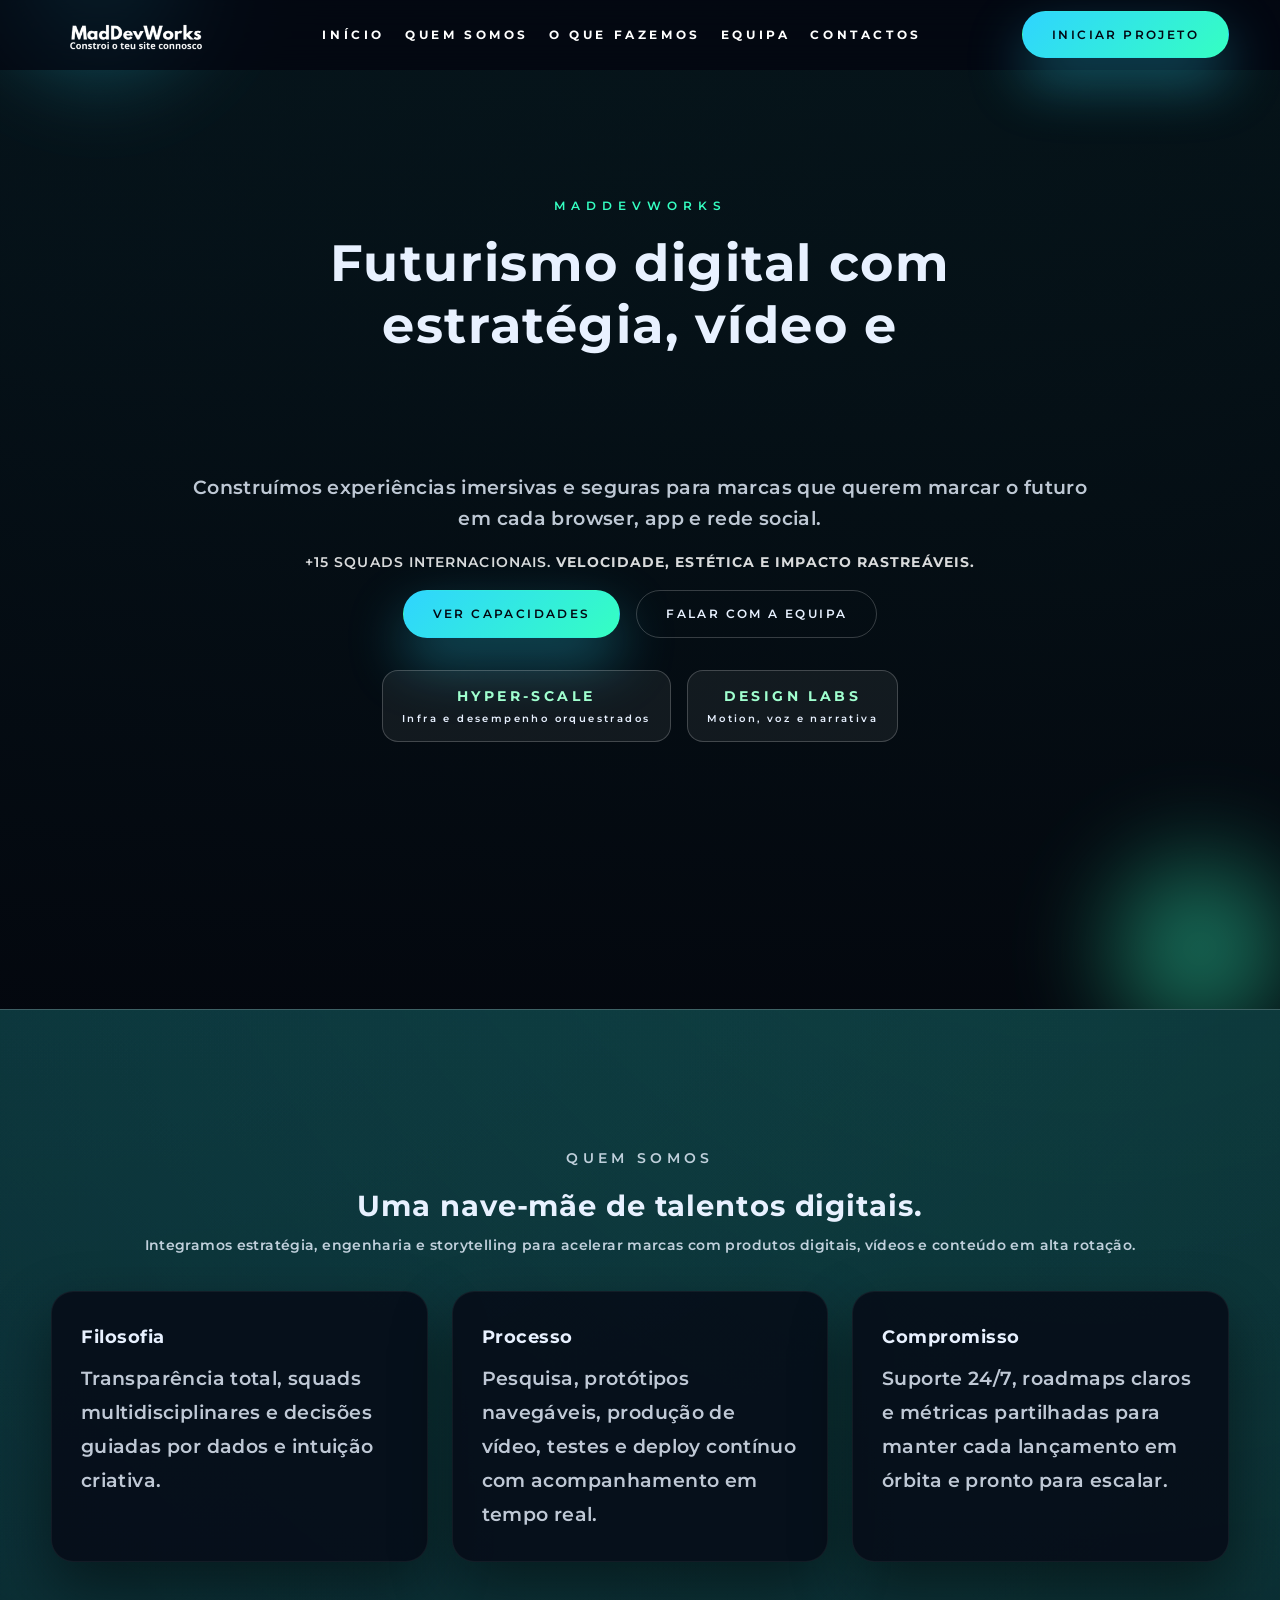
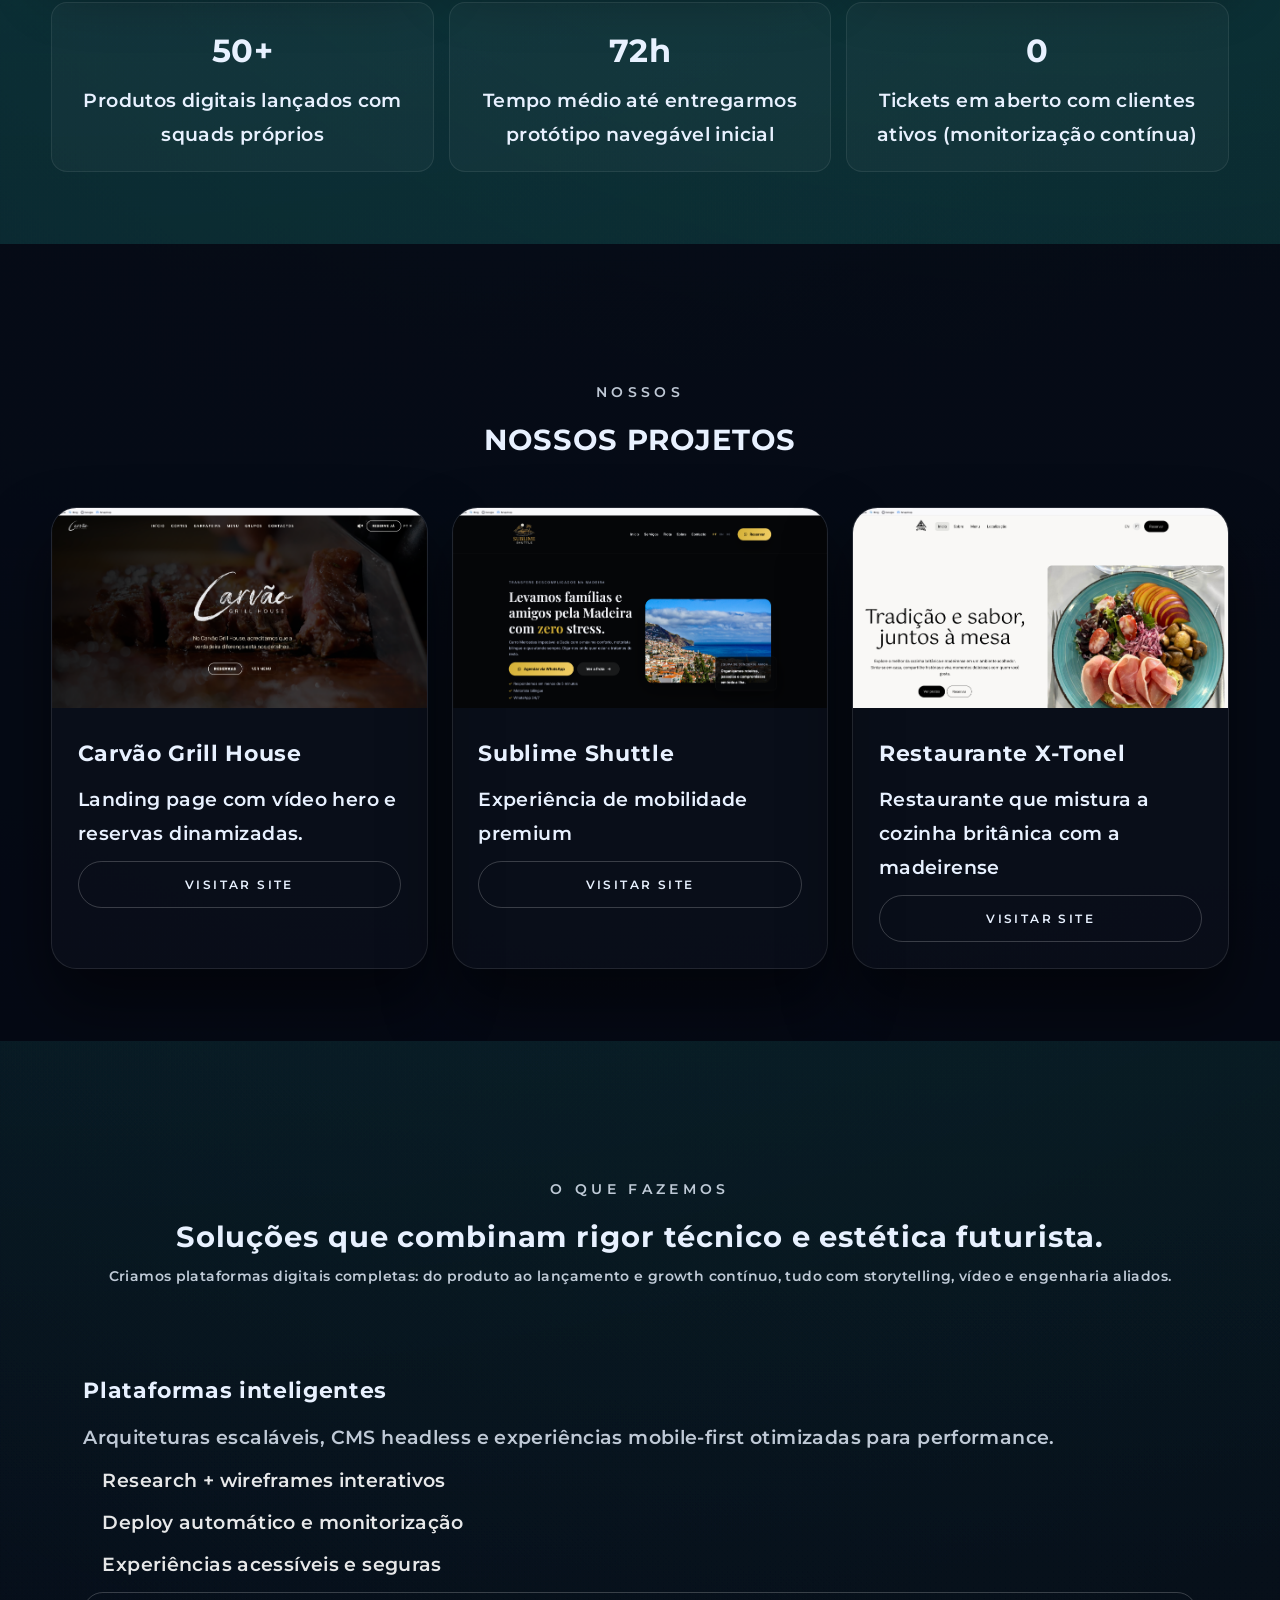
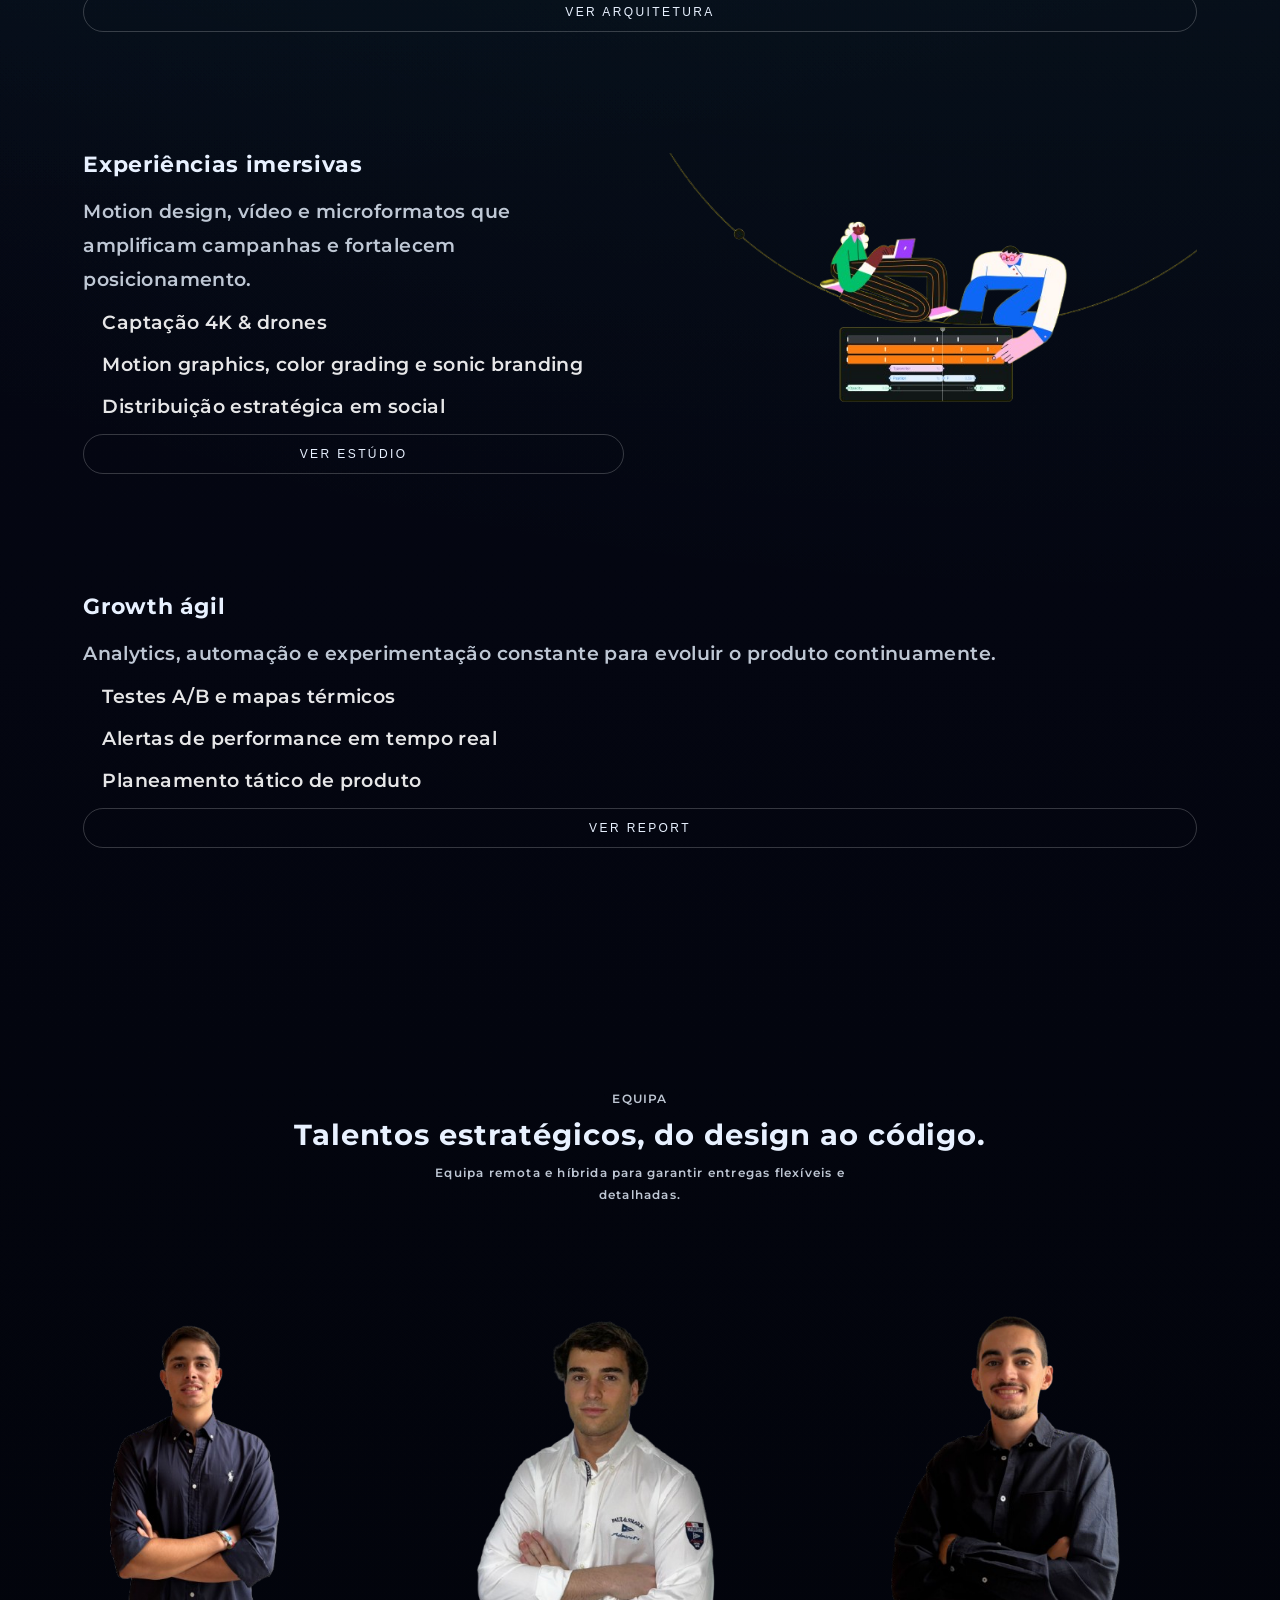
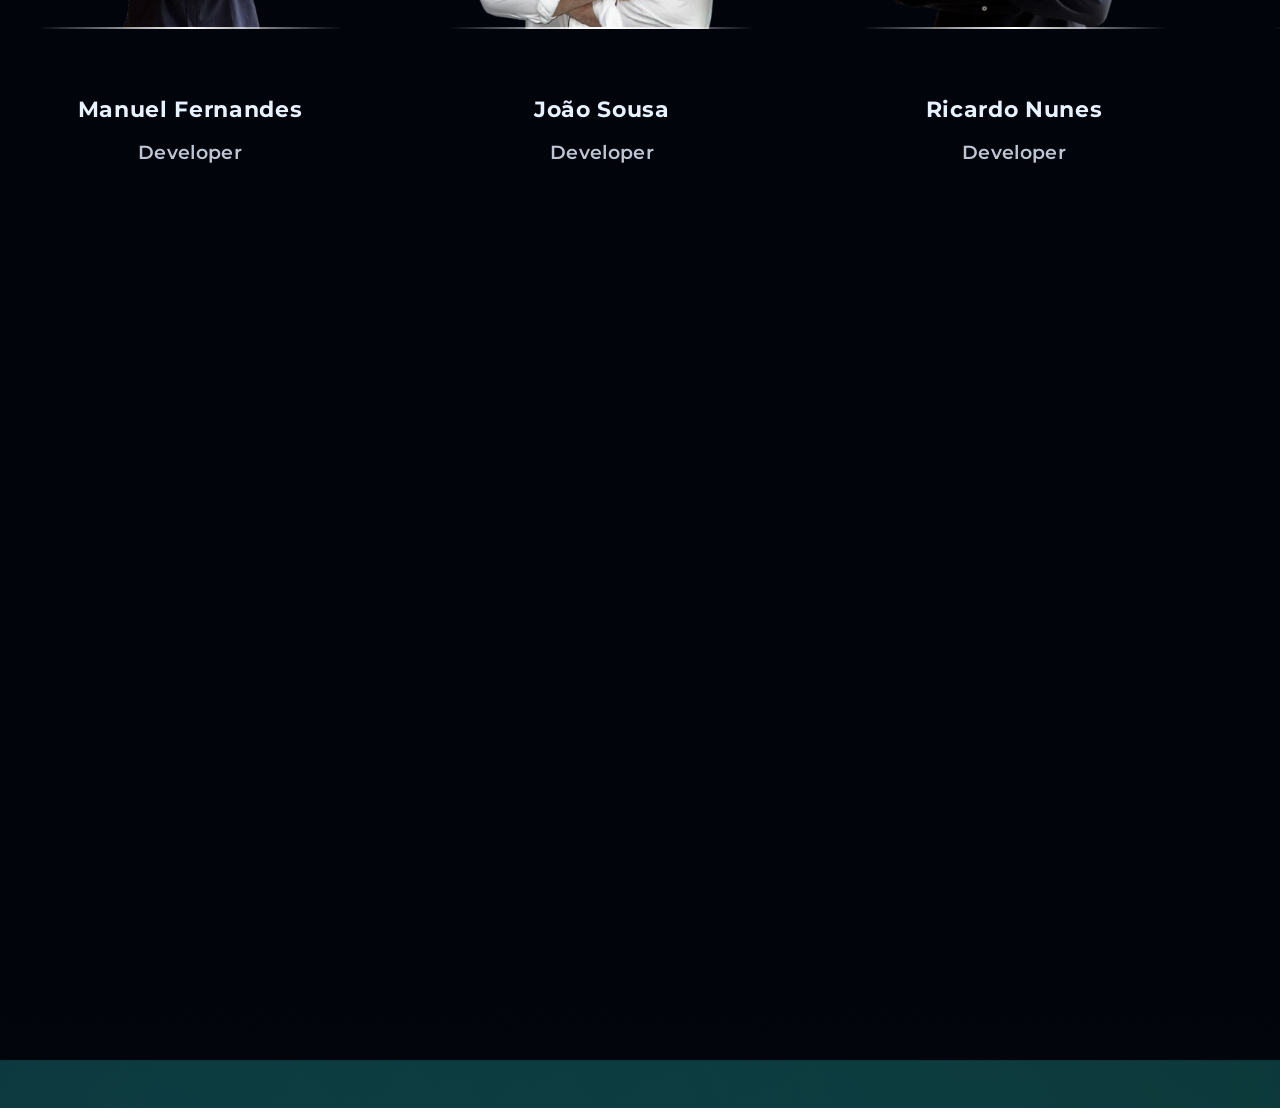
==== index.html @ 782d422c "novo" ====
<!DOCTYPE html>
<html lang="pt-PT">
  <head>
    <meta charset="utf-8" />
    <title>MadDevWorks — Futuro digital com estratégia e vídeo</title>
    <meta name="viewport" content="width=device-width, initial-scale=1" />
    <meta
      name="description"
      content="MadDevWorks cria experiências digitais futuristas com tecnologia, vídeo e estratégia para empresas que querem avançar com impacto."
    />

    <link rel="preconnect" href="https://fonts.googleapis.com" />
    <link rel="preconnect" href="https://fonts.gstatic.com" crossorigin />
    <link
      href="https://fonts.googleapis.com/css2?family=Epilogue:wght@400;500;600;700&family=Space+Grotesk:wght@400;500;600&display=swap"
      rel="stylesheet"
    />
    <link rel="preload" href="assets/css/novo.css" as="style" />
    <link rel="stylesheet" href="assets/css/novo.css" />
    <link
      rel="stylesheet"
      href="https://cdnjs.cloudflare.com/ajax/libs/font-awesome/6.6.1/css/all.min.css"
    />
    <link rel="preload" href="assets/images/intro1-poster.jpg" as="image" />
    <link rel="icon" href="assets/images/favicon.png" type="image/png" />
    <link rel="apple-touch-icon" href="assets/images/favicon.png" />
  </head>
  <body>
    <div class="shell">
      <header class="header">
        <a href="#inicio" class="brand">
          <img
            src="assets/images/logo_header.png"
            width="180"
            height="48"
            alt="MadDevWorks logo"
            loading="lazy"
          />
        </a>
        <nav class="nav" id="primary-navigation" aria-label="Navegação principal">
          <a href="#inicio">Início</a>
          <a href="#quem-somos">Quem somos</a>
          <a href="#servicos">O que fazemos</a>
          <a href="#equipa">Equipa</a>
          <a href="#contacto">Contactos</a>
        </nav>
        <button
          class="header__toggle"
          type="button"
          aria-label="Abrir menu"
          aria-controls="primary-navigation"
          aria-expanded="false"
        >
          <span></span>
          <span></span>
        </button>
        <a href="mailto:maddevworks@gmail.com" class="button button--primary"
          >Iniciar projeto</a
        >
      </header>

      <main>
        <section class="hero" id="inicio" aria-labelledby="hero-heading">
          <div class="hero__media" aria-hidden="true">
            <video
              class="hero__video"
              id="heroVideo"
              src="assets/videos/main.mp4"
              data-src="assets/videos/main.mp4"
              autoplay
              muted
              loop
              playsinline
              preload="auto"
            ></video>
            <div class="hero__veil"></div>
            <div class="hero__shape hero__shape--one"></div>
            <div class="hero__shape hero__shape--two"></div>
          </div>
          <div class="hero__content hero__content--centered">
            <p class="hero__eyebrow">MadDevWorks</p>
            <h1 id="hero-heading">
              Futurismo digital com estratégia, vídeo e engenharia de ponta.
            </h1>
            <p class="hero__lead">
              Construímos experiências imersivas e seguras para marcas que
              querem marcar o futuro em cada browser, app e rede social.
            </p>
            <p class="hero__detail">
              +15 squads internacionais.
              <strong>Velocidade, estética e impacto rastreáveis.</strong>
            </p>
            <div class="hero__actions">
              <a href="#servicos" class="button button--primary"
                >Ver capacidades</a
              >
              <a href="#contacto" class="button button--ghost"
                >Falar com a equipa</a
              >
            </div>

            <div class="hero__pillars">
              <span class="hero__pillar">
                <strong>Hyper-scale</strong>
                <small>Infra e desempenho orquestrados</small>
              </span>
              <span class="hero__pillar">
                <strong>Design labs</strong>
                <small>Motion, voz e narrativa</small>
              </span>
            </div>
          </div>
        </section>

        <section class="about animated-section" id="quem-somos">
          <div class="section-heading">
            <p class="eyebrow">Quem somos</p>
            <h2>Uma nave-mãe de talentos digitais.</h2>
            <p>
              Integramos estratégia, engenharia e storytelling para acelerar
              marcas com produtos digitais, vídeos e conteúdo em alta rotação.
            </p>
          </div>
          <div class="about__grid">
            <article>
              <h3>Filosofia</h3>
              <p>
                Transparência total, squads multidisciplinares e decisões
                guiadas por dados e intuição criativa.
              </p>
            </article>
            <article>
              <h3>Processo</h3>
              <p>
                Pesquisa, protótipos navegáveis, produção de vídeo, testes e
                deploy contínuo com acompanhamento em tempo real.
              </p>
            </article>
            <article>
              <h3>Compromisso</h3>
              <p>
                Suporte 24/7, roadmaps claros e métricas partilhadas para manter
                cada lançamento em órbita e pronto para escalar.
              </p>
            </article>
          </div>
          <div class="about__stats">
            <div>
              <span>50+</span>
              <p>Produtos digitais lançados com squads próprios</p>
            </div>
            <div>
              <span>72h</span>
              <p>Tempo médio até entregarmos protótipo navegável inicial</p>
            </div>
            <div>
              <span>0</span>
              <p>
                Tickets em aberto com clientes ativos (monitorização contínua)
              </p>
            </div>
          </div>
          <div class="section__video" aria-hidden="true">
            <video
              class="section__video-media"
              src="assets/videos/main.mp4"
              autoplay
              muted
              loop
              playsinline
              preload="auto"
            ></video>
          </div>
        </section>

        <section class="projects animated-section" id="projectos">
          <div class="section-heading">
            <p class="eyebrow">Nossos</p>
            <h2>NOSSOS PROJETOS</h2>
          </div>
          <div class="projects__grid">
            <article class="project-card">
              <img
                src="assets/images/screen1.png"
                alt="Carvão Grill House"
                loading="lazy"
              />
              <div class="project-card__body">
                <h3>Carvão Grill House</h3>
                <p>Landing page com vídeo hero e reservas dinamizadas.</p>
                <a
                  class="button button--ghost"
                  href="https://carvaogrillhouse.com"
                  target="_blank"
                  rel="noreferrer"
                  >Visitar site</a
                >
              </div>
            </article>
            <article class="project-card">
              <img
                src="assets/images/screen2.png"
                alt="Lion Voyage"
                loading="lazy"
              />
              <div class="project-card__body">
                <h3>Sublime Shuttle</h3>
                <p>Experiência de mobilidade premium</p>
                <a
                  class="button button--ghost"
                  href="https://sublimeshuttle.com"
                  target="_blank"
                  rel="noreferrer"
                  >Visitar site</a
                >
              </div>
            </article>
            <article class="project-card">
              <img
                src="assets/images/screen3.png"
                alt="Sublime Shuttle"
                loading="lazy"
              />
              <div class="project-card__body">
                <h3>Restaurante X-Tonel</h3>
                <p>Restaurante que mistura a cozinha britânica com a madeirense</p>
                <a
                  class="button button--ghost"
                  href="https://sublimeshuttle.example"
                  target="_blank"
                  rel="noreferrer"
                  >Visitar site</a
                >
              </div>
            </article>
          </div>
        </section>

        <section class="services animated-section" id="servicos">
          <div class="section-heading">
            <p class="eyebrow">O que fazemos</p>
            <h2>Soluções que combinam rigor técnico e estética futurista.</h2>
            <p>
              Criamos plataformas digitais completas: do produto ao lançamento e
              growth contínuo, tudo com storytelling, vídeo e engenharia aliados.
            </p>
          </div>
          <div class="service-stack">
            <article class="service-card service-card--right">
              <div class="service-card__content">
                <div class="" aria-hidden="true"></div>
                <h3>Plataformas inteligentes</h3>
                <p>
                  Arquiteturas escaláveis, CMS headless e experiências
                  mobile-first otimizadas para performance.
                </p>
                <ul>
                  <li>Research + wireframes interativos</li>
                  <li>Deploy automático e monitorização</li>
                  <li>Experiências acessíveis e seguras</li>
                </ul>
                <button class="button button--ghost" type="button">Ver arquitetura</button>
              </div>
              
            </article>
            <article class="service-card service-card--left">
              <div class="service-card__visual">
                <img src="assets/images/motiondesign.png" alt="Experiências imersivas" loading="lazy" />
              </div>
              <div class="service-card__content">
                <div class="" aria-hidden="true"></div>
                <h3>Experiências imersivas</h3>
                <p>
                  Motion design, vídeo e microformatos que amplificam campanhas e
                  fortalecem posicionamento.
                </p>
                <ul>
                  <li>Captação 4K & drones</li>
                  <li>Motion graphics, color grading e sonic branding</li>
                  <li>Distribuição estratégica em social</li>
                </ul>
                <button class="button button--ghost" type="button">Ver estúdio</button>
              </div>
            </article>
            <article class="service-card service-card--right">
              <div class="service-card__content">
                <div class="" aria-hidden="true"></div>
                <h3>Growth ágil</h3>
                <p>
                  Analytics, automação e experimentação constante para evoluir o
                  produto continuamente.
                </p>
                <ul>
                  <li>Testes A/B e mapas térmicos</li>
                  <li>Alertas de performance em tempo real</li>
                  <li>Planeamento tático de produto</li>
                </ul>
                <button class="button button--ghost" type="button">Ver report</button>
              </div>
              
            </article>
          </div>
        </section>

        <section class="team animated-section" id="equipa">
          <div class="section-heading">
            <p class="eyebrow">Equipa</p>
            <h2>Talentos estratégicos, do design ao código.</h2>
            <p>
              Equipa remota e híbrida para garantir entregas flexíveis e
              detalhadas.
            </p>
          </div>
          <div class="team__carousel" aria-label="Equipe MadDevWorks">
            <div class="team__track">
              <article class="team__slide">
                <div class="team__photo">
                  <img
                    src="assets/images/manu.jpg"
                    alt="Manuel Fernandes"
                    loading="lazy"
                  />
                </div>
                
                <h3>Manuel Fernandes</h3>
                <p>Developer</p>
              </article>
              <article class="team__slide">
                <div class="team__photo">
                  <img
                    src="assets/images/jbsousa.jpg"
                    alt="João Sousa"
                    loading="lazy"
                  />
                </div>
                
                <h3>João Sousa</h3>
                <p>Developer</p>
              </article>
              <article class="team__slide">
                <div class="team__photo">
                  <img
                    src="assets/images/ricardo.png"
                    alt="Ricardo Nunes"
                    loading="lazy"
                  />
                </div>
                
                <h3>Ricardo Nunes</h3>
                <p>Developer</p>
              </article>
              <article class="team__slide">
                <div class="team__photo">
                  <img
                    src="assets/images/tiago.jpg"
                    alt="Tiago Freitas"
                    loading="lazy"
                  />
                </div>
                
                <h3>Tiago Freitas</h3>
                <p>Developer</p>
              </article>
              <article class="team__slide">
                <div class="team__photo">
                  <img
                    src="assets/images/hugo.jpg"
                    alt="Hugo Sousa"
                    loading="lazy"
                  />
                </div>

                <h3>Hugo Mendes</h3>
                <p>
                 Developer
                </p>
              </article>
              <!-- duplicates for smoother carousel -->
              <article class="team__slide" aria-hidden="true">
                <div class="team__photo">
                  <img src="assets/images/manu.jpg" alt="" loading="lazy" />
                </div>
                
                <h3>Manuel Fernandes</h3>
                <p>Developer</p>
              </article>
              <article class="team__slide" aria-hidden="true">
                <div class="team__photo">
                  <img src="assets/images/jbsousa.jpg" alt="" loading="lazy" />
                </div>
                
                <h3>João Sousa</h3>
                <p>Developer</p>
              </article>
              <article class="team__slide" aria-hidden="true">
                <div class="team__photo">
                  <img src="assets/images/ricardo.jpg" alt="" loading="lazy" />
                </div>
                
                <h3>Ricardo Nunes</h3>
                <p>Developer</p>
              </article>
              <article class="team__slide" aria-hidden="true">
                <div class="team__photo">
                  <img src="assets/images/tiago.jpg" alt="" loading="lazy" />
                </div>

                <h3>Tiago Freitas</h3>
                <p>
                  Developer
                </p>
              </article>
              <article class="team__slide" aria-hidden="true">
                <div class="team__photo">
                  <img src="assets/images/hugo.jpg" alt="" loading="lazy" />
                </div>

                <h3>Hugo Mendes</h3>
                <p>Developer
                </p>
            </article>
          </div>
        </div>
        <p class="team__hint" aria-hidden="true">Arrasta para o lado para conhecer a equipa</p>
        </section>

        <section class="contact animated-section" id="contacto">
          <div class="section-heading">
            <p class="eyebrow">Contactos</p>
            <h2>Pronto para desenhar o futuro da tua marca?</h2>
            <p>
              Envie-nos um briefing rápido ou marca uma sessão de discovery com
              a equipa.
            </p>
          </div>
          <div class="contact__grid">
            <div class="contact__panel">
              <p class="contact__eyebrow">Fale diretamente com a equipa</p>
              <h3>Estamos disponíveis todos os dias úteis</h3>
              <p>
                Envie-nos o teu briefing, partilha os teus objetivos e recebemos-te
                com um plano realista em 48 horas. Também respondemos por WhatsApp
                e Telegram durante o dia.
              </p>
              <div class="contact__chips">
                <span>
                  <strong>Email</strong>
              <a href="mailto:maddevworks@gmail.com">maddevworks@gmail.com</a>
                </span>
                <span>
                  <strong>Telefone</strong>
                  <a href="tel:+351912345678">+351 912 345 678</a>
                </span>
                <span>
                  <strong>Local</strong>
                  Remote / Worldwide
                </span>
              </div>
            </div>
            <form class="contact__form" action="#">
              <div class="contact__form-grid">
                <label>
                  Nome
                  <input
                    type="text"
                    name="nome"
                    placeholder="Joana Silva"
                    required
                  />
                </label>
                <label>
                  Empresa
                  <input type="text" name="empresa" placeholder="Maddux Labs" />
                </label>
                <label>
                  Tipo de projeto
                  <input type="text" name="projecto" placeholder="Site, app, vídeo..." />
                </label>
                <label>
                  Budget estimado
                  <input type="text" name="budget" placeholder="€10k - €30k" />
                </label>
              </div>
              <label>
                Mensagem
                <textarea
                  name="mensagem"
                  rows="4"
                  placeholder="Contem-nos sobre o vosso desafio."
                  required
                ></textarea>
              </label>
              <div class="contact__form-actions">
                <button type="submit" class="button button--primary">
                  Enviar briefing
                </button>
                <button type="button" class="button button--ghost">
                  Marcar discovery
                </button>
              </div>
            </form>
          </div>
          
          
      </main>

    </div>

    <script src="assets/js/main.js"></script>
    <script>
      window.va =
        window.va ||
        function () {
          (window.vaq = window.vaq || []).push(arguments);
        };
    </script>
    <script defer src="/_vercel/insights/script.js"></script>
  </body>
</html>
---- assets/css/novo.css ----
@import url('https://fonts.googleapis.com/css2?family=Montserrat:wght@400;500;600;700&display=swap');

:root {
  --ink: #01030d;
  --aqua: #2fe0ff;
  --emerald: #35ffc2;
  --flare: #a0ffcf;
  --pearl: #e8f1ff;
  --smoke: rgba(255, 255, 255, 0.06);
  --muted: rgba(232, 241, 255, 0.82);
  --border: rgba(255, 255, 255, 0.2);
  --glass: rgba(6, 8, 20, 0.8);
}

* {
  box-sizing: border-box;
  margin: 0;
  padding: 0;
}

body {
  min-height: 100vh;
  font-family: 'Montserrat', system-ui, sans-serif;
  font-weight: 600;
  font-size: 1.18rem;
  line-height: 1.8;
  background: radial-gradient(circle at 5% 5%, rgba(47, 224, 255, 0.15), transparent 55%),
    radial-gradient(circle at 85% 10%, rgba(53, 255, 194, 0.18), transparent 60%),
    linear-gradient(180deg, #01030d 0%, #050714 55%, #000207 100%);
  color: var(--pearl);
  letter-spacing: 0.02em;
}

h1,
h2,
h3 {
  font-weight: 700;
  letter-spacing: 0.03em;
}

a {
  color: inherit;
  text-decoration: none;
}

.shell {
  min-height: 100vh;
  display: flex;
  flex-direction: column;
  background: linear-gradient(180deg, transparent 0%, transparent 70%, rgba(3, 5, 12, 0.85) 100%);
}

header,
footer,
section {
  padding-left: clamp(1.5rem, 4vw, 3.5rem);
  padding-right: clamp(1.5rem, 4vw, 3.5rem);
}

.header {
  position: fixed;
  top: 0;
  left: 0;
  right: 0;
  z-index: 20;
  height: 70px;
  display: grid;
  grid-template-columns: auto 1fr auto;
  align-items: center;
  gap: 1rem;
  background: rgba(3, 5, 15, 0.75);
  border-bottom: 1px solid transparent;
  backdrop-filter: blur(18px);
  transition: background 0.35s ease, border-color 0.35s ease, box-shadow 0.35s ease, transform 0.35s ease;
  transform: translateY(0);
  width: 100%;
}

.header--scrolled {
  background: rgba(2, 3, 10, 0.9);
  border-bottom-color: rgba(255, 255, 255, 0.08);
  box-shadow: 0 12px 50px rgba(0, 0, 0, 0.55);
  transform: translateY(0);
}

.brand span {
  display: block;
  font-size: 0.7rem;
  letter-spacing: 0.35em;
  text-transform: uppercase;
  color: #fff;
  font-weight: 700;
}

.brand img {
  height: 64px;
  width: auto;
  display: block;
}

@media (max-width: 430px) {
  .brand img {
    height: 48px;
  }

  .header {
    grid-template-columns: auto auto;
    gap: 0.5rem;
  }

  .header__toggle {
    width: 44px;
    height: 44px;
    margin-top: 10px;
    align-self: flex-start;
  }
}

@media (max-width: 900px) {
  .header {
    position: absolute;
    top: 0;
    left: 0;
    right: 0;
    background: transparent;
    border-bottom: none;
    padding-top: 1rem;
    z-index: 60;
  }

  .header .button--primary {
    display: none;
  }

  .nav {
    margin-top: 0;
  }

  .header__toggle {
    top: 1rem;
    transform: translateY(0);
  }
}

.nav {
  display: flex;
  gap: 1.25rem;
  justify-content: center;
  letter-spacing: 0.3em;
  text-transform: uppercase;
  font-size: 0.75rem;
  z-index: 25;
}

.nav a {
  color: #fff;
  font-weight: 700;
  transition: color 0.2s ease;
}

.nav a:hover {
  color: var(--aqua);
}

.header__toggle {
  display: none;
  background: rgba(255, 255, 255, 0.08);
  border: 1px solid rgba(255, 255, 255, 0.2);
  width: 48px;
  height: 48px;
  border-radius: 50%;
  align-items: center;
  justify-content: center;
  cursor: pointer;
  position: absolute;
  transition: background 0.3s ease, border-color 0.3s ease;
  justify-self: end;
  top: 50%;
  transform: translateY(-50%);
  right: clamp(1.25rem, 4vw, 3rem);
  z-index: 35;
}

.header__toggle span {
  position: absolute;
  display: block;
  width: 60%;
  height: 2px;
  background: var(--pearl);
  transition: transform 0.3s ease;
}

.header__toggle span:nth-child(1) {
  transform: translateY(-6px);
}

.header__toggle span:nth-child(2) {
  transform: translateY(6px);
}

.header__toggle:focus-visible {
  outline: 2px solid var(--aqua);
  outline-offset: 2px;
}

.header__toggle.is-active span:nth-child(1) {
  transform: translateY(0) rotate(45deg);
}

.header__toggle.is-active span:nth-child(2) {
  transform: translateY(0) rotate(-45deg);
}

@media (max-width: 900px) {
  .nav {
    position: fixed;
    inset: 0;
    display: flex;
    flex-direction: column;
    justify-content: center;
    align-items: center;
    gap: 1.5rem;
    background: rgba(4, 6, 15, 0.95);
    transform: translateX(100%);
    transition: transform 0.35s ease;
    margin-top: 0;
  }

  .nav.nav--open {
    transform: translateX(0);
  }

  .header__toggle {
    display: inline-flex;
  }

  .nav a {
    font-size: 0.95rem;
    letter-spacing: 0.4em;
  }

  .header {
    grid-template-columns: auto auto;
    padding-inline: 1.25rem;
  }

  .header__toggle {
    margin-top: 10px;
  }
}

.button {
  display: inline-flex;
  align-items: center;
  justify-content: center;
  padding: 0.75rem 1.8rem;
  border-radius: 999px;
  border: 1px solid transparent;
  letter-spacing: 0.2em;
  text-transform: uppercase;
  font-size: 0.75rem;
  cursor: pointer;
  transition: transform 0.25s ease, box-shadow 0.25s ease;
}

.button--primary {
  background: linear-gradient(135deg, #2fd4ff, #35ffc2);
  color: #030712;
  box-shadow: 0 25px 55px rgba(47, 224, 255, 0.35);
}

.button--ghost {
  border-color: var(--border);
  color: var(--pearl);
  background: transparent;
}

.button:hover {
  transform: translateY(-2px);
}

.hero {
  position: relative;
  min-height: 1080px;
  margin-top: -70px;
  padding-top: 70px;
  border-bottom: 1px solid var(--border);
  overflow: hidden;
  display: grid;
  align-items: center;
}

.hero__media {
  position: absolute;
  inset: 0;
  z-index: 0;
}

.hero__video {
  width: 100%;
  height: 100%;
  object-fit: cover;
  filter: saturate(1.2) brightness(0.8);
}

.hero__veil {
  position: absolute;
  inset: 0;
  
  background: linear-gradient(180deg, rgba(3, 5, 12, 0.7), rgba(3, 5, 12, 0.95));
}

.hero__shape {
  position: absolute;
  width: 320px;
  height: 320px;
  border-radius: 50%;
  filter: blur(40px);
  opacity: 0.6;
}

.hero__shape--one {
  background: radial-gradient(circle, rgba(47, 224, 255, 0.9), transparent 60%);
  top: -120px;
  left: -60px;
}

.hero__shape--two {
  background: radial-gradient(circle, rgba(53, 255, 194, 0.85), transparent 60%);
  bottom: -100px;
  right: -80px;
}

.hero__content {
  position: relative;
  z-index: 2;
  max-width: 900px;
  margin: 0 auto;
  display: flex;
  flex-direction: column;
  gap: 1rem;
  align-items: center;
  text-align: center;
}



.hero__eyebrow {
  font-size: 0.75rem;
  letter-spacing: 0.5em;
  text-transform: uppercase;
  color: var(--emerald);
}

.hero__content h1 {
  font-size: clamp(2.5rem, 4vw, 3.5rem);
  line-height: 1.2;
  min-height: clamp(11rem, 18vw, 14rem);
}

.hero__lead {
  font-size: 1.2rem;
  line-height: 1.6;
  color: var(--muted);
}

.hero__detail {
  font-size: 0.85rem;
  letter-spacing: 0.08em;
  text-transform: uppercase;
  color: rgba(255, 255, 255, 0.85);
}

@media (max-width: 640px) {
  .hero__lead {
    font-size: 1rem;
  }

  .hero__content h1 {
    font-size: clamp(2rem, 6vw, 2.75rem);
  }

  .hero__detail {
    font-size: 0.55rem;
    letter-spacing: 0.05em;
  }
}

.hero__actions {
  display: flex;
  gap: 1rem;
  flex-wrap: wrap;
  justify-content: center;
}

.hero__sound {
  width: fit-content;
  border-radius: 999px;
  border: 1px solid rgba(255, 255, 255, 0.25);
  padding: 0.6rem 1.4rem;
  font-size: 0.75rem;
  letter-spacing: 0.15em;
  text-transform: uppercase;
  background: transparent;
  color: var(--pearl);
  cursor: pointer;
}

.hero__pillars {
  display: flex;
  gap: 1rem;
  flex-wrap: wrap;
  margin-top: 1rem;
  justify-content: center;
}

.hero__pillar {
  display: flex;
  flex-direction: column;
  gap: 0.15rem;
  padding: 0.8rem 1.2rem;
  border-radius: 1rem;
  background: rgba(255, 255, 255, 0.06);
  border: 1px solid var(--border);
  font-size: 0.75rem;
  letter-spacing: 0.2em;
}

.hero__pillar strong {
  font-size: 0.85rem;
  letter-spacing: 0.25em;
  text-transform: uppercase;
  color: var(--flare);
}

.section-heading {
  text-align: center;
  margin-bottom: 2rem;
  margin-top: 4rem;
}

.animated-section {
  opacity: 0;
  transform: translateY(48px);
  transition: opacity 0.95s ease, transform 0.95s ease;
}

.animated-section.is-visible {
  opacity: 1;
  transform: translateY(0);
}

.section-heading h2 {
  font-size: clamp(1.6rem, 2.3vw, 2rem);
}

.section-heading p {
  color: var(--muted);
  font-size: 0.9rem;
}

.team .section-heading p {
  font-size: 0.75rem;
  letter-spacing: 0.1em;
  max-width: 480px;
  margin: 0 auto;
}

.eyebrow {
  letter-spacing: 0.3em;
  text-transform: uppercase;
  font-size: 0.75rem;
  color: var(--emerald);
  margin-bottom: 0.5rem;
}

.section-content {
  position: relative;
  z-index: 2;
}

section {
  padding-top: 4.5rem;
  padding-bottom: 4.5rem;
  position: relative;
  overflow: hidden;
}

.section__video {
  position: absolute;
  inset: 0;
  z-index: -1;
  overflow: hidden;
  border-radius: inherit;
  opacity: 0.3;
  pointer-events: none;
}

.section__video-media {
  width: 100%;
  height: 100%;
  object-fit: cover;
  filter: brightness(0.65) saturate(1.1);
}

.about__grid {
  display: grid;
  grid-template-columns: repeat(auto-fit, minmax(220px, 1fr));
  gap: 1.5rem;
}

.about__grid article {
  background: var(--glass);
  border: 1px solid rgba(255, 255, 255, 0.05);
  border-radius: 1.4rem;
  padding: 1.8rem;
  min-height: 170px;
  display: flex;
  flex-direction: column;
  gap: 0.6rem;
  box-shadow: 0 25px 60px rgba(0, 0, 0, 0.45);
}

.about__grid h3 {
  font-size: 1.1rem;
}

.about__grid p {
  color: var(--muted);
}

.about__stats {
  margin-top: 2.5rem;
  display: grid;
  grid-template-columns: repeat(auto-fit, minmax(180px, 1fr));
  gap: 0.9rem;
}

.about__stats div {
  border-radius: 1rem;
  border: 1px solid rgba(255, 255, 255, 0.08);
  padding: 1.2rem;
  text-align: center;
  background: rgba(255, 255, 255, 0.03);
}

.about__stats span {
  font-size: 2rem;
  font-weight: 700;
  display: block;
  margin-bottom: 0.3rem;
}

.projects {
  padding-top: 4.5rem;
  padding-bottom: 4.5rem;
  background: rgba(5, 7, 18, 0.85);
}

.projects__grid {
  margin-top: 2.5rem;
  display: grid;
  grid-template-columns: repeat(auto-fit, minmax(240px, 1fr));
  gap: 1.5rem;
}

.project-card {
  background: rgba(255, 255, 255, 0.02);
  border: 1px solid rgba(255, 255, 255, 0.1);
  border-radius: 1.6rem;
  overflow: hidden;
  display: flex;
  flex-direction: column;
  min-height: 340px;
  box-shadow: 0 35px 65px rgba(0, 0, 0, 0.5);
}

.project-card img {
  width: 100%;
  height: 200px;
  object-fit: cover;
  object-position: center;
  display: block;
}

.project-card__body {
  padding: 1.6rem;
  display: flex;
  flex-direction: column;
  gap: 0.6rem;
  flex: 1;
}


.service-stack {
  margin-top: 2.5rem;
  display: flex;
  flex-direction: column;
  gap: 2.5rem;
}

.service-card {
  
  border-radius: 1.8rem;
  
  padding: 2rem;
  display: grid;
  grid-template-columns: repeat(auto-fit, minmax(280px, 1fr));
  align-items: center;
  gap: 2rem;
  
  position: relative;
  overflow: hidden;
}

.service-card--left {
  direction: rtl;
}

.service-card--left .service-card__content {
  direction: ltr;
}

.service-card__icon {
  width: 64px;
  height: 64px;
  border-radius: 1rem;
  background: linear-gradient(180deg, var(--cerulean), rgba(48, 235, 255, 0.6));
  box-shadow: 0 20px 40px rgba(0, 0, 0, 0.45);
}

.service-card__icon--waves {
  background: linear-gradient(180deg, rgba(255, 78, 161, 0.9), rgba(255, 123, 213, 0.6));
}

.service-card__icon--pulse {
  background: linear-gradient(180deg, rgba(255, 199, 38, 0.9), rgba(255, 144, 98, 0.6));
}

.service-card__content {
  flex: 1;
  display: flex;
  flex-direction: column;
  gap: 0.6rem;
}

.service-card__content h3 {
  margin: 0;
}

.service-card__content p {
  margin: 0;
  color: var(--muted);
}

.service-card__content ul {
  list-style: none;
  padding: 0;
  margin: 0;
  display: grid;
  gap: 0.5rem;
  color: rgba(255, 255, 255, 0.9);
}

.service-card__content li {
  position: relative;
  padding-left: 1.2rem;
}

.service-card__content li::before {
  content: '';
  position: absolute;
  left: 0;
  top: 0.55rem;
  width: 6px;
  height: 6px;
  border-radius: 50%;
  background: var(--rose);
}

.service-card__visual {
  min-height: 220px;
  border-radius: 1.3rem;
  overflow: hidden;
  
}

.service-card__visual img {
  width: 100%;
  height: 100%;
  object-fit: cover;
  display: block;
}

.team {
  
  padding: 0 0 2.5rem;
  padding-top: 4.5rem;
}

.team__carousel {
  width: 100%;
  overflow-x: auto;
  overflow-y: hidden;
  position: relative;
  margin-top: -7rem;
  touch-action: pan-x;
  scroll-behavior: smooth;
}

.team__track {
  display: flex;
  gap: 2rem;
  padding-bottom: 1rem;
  will-change: transform;
}

.team__carousel::-webkit-scrollbar {
  height: 0;
}

.team__carousel {
  -ms-overflow-style: none;
  scrollbar-width: none;
}

.team__hint {
  display: none;
  color: var(--muted);
  font-size: 0.85rem;
  letter-spacing: 0.3em;
  text-transform: uppercase;
  margin-top: 0.75rem;
  text-align: center;
}

@media (max-width: 900px) {
  .team__hint {
    display: block;
  }
}

.team__slide {
  border-radius: 1.4rem;
  padding: 1.8rem;
  flex: 0 0 clamp(280px, 46%, 380px);
  display: flex;
  flex-direction: column;
  align-items: center;
  text-align: center;
}

.team__photo {
  width: 100%;
  height: 520px;
  overflow: hidden;
  margin-bottom: 1rem;
  border-radius: 1rem;
  position: relative;
}

.team__photo img {
  width: 100%;
  height: 100%;
  object-fit: contain;
  object-position: center;
  display: block;
  border-radius: 1rem;
}

.team__photo::after {
  content: '';
  position: absolute;
  left: 8px;
  right: 8px;
  bottom: 45px;
  height: 2px;
  background: linear-gradient(90deg, rgba(255, 255, 255, 0), #ffff, rgba(255, 255, 255, 0));
}

.team__slide h3 {
  margin-bottom: 0.4rem;
}

.team__slide p {
  color: var(--muted);
}

@media (max-width: 900px) {
  .team__carousel {
    overflow-x: auto;
    scroll-snap-type: x mandatory;
    padding-bottom: 1rem;
  }

  .team__track {
    animation: none;
  }

  .team__slide {
    flex: 0 0 80%;
    min-width: 80%;
    scroll-snap-align: center;
  }
}

.badge {
  position: absolute;
  top: 1rem;
  right: 1rem;
  letter-spacing: 0.2em;
  text-transform: uppercase;
  font-size: 0.65rem;
  color: var(--cerulean);
  border: 1px solid var(--cerulean);
  border-radius: 999px;
  padding: 0.3rem 0.9rem;
}



.contact__grid {
  margin-top: 2.5rem;
  display: grid;
  grid-template-columns: repeat(2, minmax(0, 1fr));
  gap: 1.5rem;
  position: relative;
  z-index: 1;
}

.contact__panel {
  background: rgba(255, 255, 255, 0.03);
  border: 1px solid rgba(255, 255, 255, 0.1);
  border-radius: 1.4rem;
  padding: 2rem;
  display: flex;
  flex-direction: column;
  gap: 1rem;
}

.contact__panel h3 {
  margin: 0;
}

.contact__eyebrow {
  letter-spacing: 0.3em;
  text-transform: uppercase;
  font-size: 0.7rem;
  color: var(--aqua);
}

.contact__chips {
  display: flex;
  flex-direction: column;
  gap: 0.75rem;
  font-size: 0.9rem;
  line-height: 1.4;
}

.contact__chips span {
  display: flex;
  flex-direction: column;
  gap: 0.1rem;
  font-weight: 400;
  color: var(--muted);
}

.contact__chips strong {
  color: var(--pearl);
  letter-spacing: 0.15em;
  font-size: 0.55rem;
  text-transform: uppercase;
}

.contact__chips a {
  color: var(--aqua);
}

.contact__form {
  background: rgba(255, 255, 255, 0.03);
  border-radius: 1.4rem;
  border: 1px solid rgba(255, 255, 255, 0.08);
  padding: 2rem;
  display: grid;
  gap: 1rem;
}

.contact__form-grid {
  display: grid;
  grid-template-columns: repeat(auto-fit, minmax(180px, 1fr));
  gap: 1rem;
}

.contact__form label {
  display: flex;
  flex-direction: column;
  gap: 0.35rem;
  font-size: 0.85rem;
  letter-spacing: 0.05em;
}

.contact__form input,
.contact__form textarea {
  border-radius: 1rem;
  border: 1px solid rgba(255, 255, 255, 0.15);
  background: rgba(0, 0, 0, 0.45);
  padding: 0.9rem 1rem;
  font-size: 1rem;
  color: var(--pearl);
  resize: vertical;
}

.contact__form input:focus,
.contact__form textarea:focus {
  outline: none;
  border-color: var(--aqua);
}

.contact__form-actions {
  display: flex;
  flex-wrap: wrap;
  gap: 1rem;
}

.contact__form-actions .button {
  flex: 1;
  justify-content: center;
}

.contact__form-actions .button--ghost {
  border-color: rgba(255, 255, 255, 0.35);
}

@media (max-width: 1024px) {
  .contact__grid {
    grid-template-columns: 1fr;
  }

  .contact__panel,
  .contact__form,
  .contact__map {
    min-height: auto;
  }

  .team__slide {
    min-width: 320px;
  }
}

@media (max-width: 640px) {
  .contact__grid {
    gap: 1rem;
  }

  .contact__form-grid {
    grid-template-columns: 1fr;
  }
}

@media (max-width: 640px) {
  .section-heading h2 {
    font-size: 1.65rem;
  }

  .section-heading p {
    font-size: 0.95rem;
  }

  .team__track {
    animation-duration: 12s;
  }
}

@media (max-width: 900px) {
  
  .projects__visual {
    margin-top: -70px;
    margin-bottom: -6rem;
  }
  .header {
    grid-template-columns: 1fr;
    text-align: center;
    height: auto;
  }

  .nav {
    justify-content: center;
    flex-wrap: wrap;
  }

  .contact__card,
  .team {
    border-radius: 1.2rem;
  }
}

@media (max-width: 600px) {
  .hero__actions {
    flex-direction: column;
  }

  .nav {
    letter-spacing: 0.1em;
  }
}

@media (prefers-reduced-motion: reduce) {
  * {
    transition: none !important;
  }
}
.service-card__body {
  flex: 1;
  display: flex;
  flex-direction: column;
  gap: 0.6rem;
}
---- assets/css/novo.css ----
@import url('https://fonts.googleapis.com/css2?family=Montserrat:wght@400;500;600;700&display=swap');

:root {
  --ink: #01030d;
  --aqua: #2fe0ff;
  --emerald: #35ffc2;
  --flare: #a0ffcf;
  --pearl: #e8f1ff;
  --smoke: rgba(255, 255, 255, 0.06);
  --muted: rgba(232, 241, 255, 0.82);
  --border: rgba(255, 255, 255, 0.2);
  --glass: rgba(6, 8, 20, 0.8);
}

* {
  box-sizing: border-box;
  margin: 0;
  padding: 0;
}

body {
  min-height: 100vh;
  font-family: 'Montserrat', system-ui, sans-serif;
  font-weight: 600;
  font-size: 1.18rem;
  line-height: 1.8;
  background: radial-gradient(circle at 5% 5%, rgba(47, 224, 255, 0.15), transparent 55%),
    radial-gradient(circle at 85% 10%, rgba(53, 255, 194, 0.18), transparent 60%),
    linear-gradient(180deg, #01030d 0%, #050714 55%, #000207 100%);
  color: var(--pearl);
  letter-spacing: 0.02em;
}

h1,
h2,
h3 {
  font-weight: 700;
  letter-spacing: 0.03em;
}

a {
  color: inherit;
  text-decoration: none;
}

.shell {
  min-height: 100vh;
  display: flex;
  flex-direction: column;
  background: linear-gradient(180deg, transparent 0%, transparent 70%, rgba(3, 5, 12, 0.85) 100%);
}

header,
footer,
section {
  padding-left: clamp(1.5rem, 4vw, 3.5rem);
  padding-right: clamp(1.5rem, 4vw, 3.5rem);
}

.header {
  position: fixed;
  top: 0;
  left: 0;
  right: 0;
  z-index: 20;
  height: 70px;
  display: grid;
  grid-template-columns: auto 1fr auto;
  align-items: center;
  gap: 1rem;
  background: rgba(3, 5, 15, 0.75);
  border-bottom: 1px solid transparent;
  backdrop-filter: blur(18px);
  transition: background 0.35s ease, border-color 0.35s ease, box-shadow 0.35s ease, transform 0.35s ease;
  transform: translateY(0);
  width: 100%;
}

.header--scrolled {
  background: rgba(2, 3, 10, 0.9);
  border-bottom-color: rgba(255, 255, 255, 0.08);
  box-shadow: 0 12px 50px rgba(0, 0, 0, 0.55);
  transform: translateY(0);
}

.brand span {
  display: block;
  font-size: 0.7rem;
  letter-spacing: 0.35em;
  text-transform: uppercase;
  color: #fff;
  font-weight: 700;
}

.brand img {
  height: 64px;
  width: auto;
  display: block;
}

@media (max-width: 430px) {
  .brand img {
    height: 48px;
  }

  .header {
    grid-template-columns: auto auto;
    gap: 0.5rem;
  }

  .header__toggle {
    width: 44px;
    height: 44px;
    margin-top: 10px;
    align-self: flex-start;
  }
}

@media (max-width: 900px) {
  .header {
    position: absolute;
    top: 0;
    left: 0;
    right: 0;
    background: transparent;
    border-bottom: none;
    padding-top: 1rem;
    z-index: 60;
  }

  .header .button--primary {
    display: none;
  }

  .nav {
    margin-top: 0;
  }

  .header__toggle {
    top: 1rem;
    transform: translateY(0);
  }
}

.nav {
  display: flex;
  gap: 1.25rem;
  justify-content: center;
  letter-spacing: 0.3em;
  text-transform: uppercase;
  font-size: 0.75rem;
  z-index: 25;
}

.nav a {
  color: #fff;
  font-weight: 700;
  transition: color 0.2s ease;
}

.nav a:hover {
  color: var(--aqua);
}

.header__toggle {
  display: none;
  background: rgba(255, 255, 255, 0.08);
  border: 1px solid rgba(255, 255, 255, 0.2);
  width: 48px;
  height: 48px;
  border-radius: 50%;
  align-items: center;
  justify-content: center;
  cursor: pointer;
  position: absolute;
  transition: background 0.3s ease, border-color 0.3s ease;
  justify-self: end;
  top: 50%;
  transform: translateY(-50%);
  right: clamp(1.25rem, 4vw, 3rem);
  z-index: 35;
}

.header__toggle span {
  position: absolute;
  display: block;
  width: 60%;
  height: 2px;
  background: var(--pearl);
  transition: transform 0.3s ease;
}

.header__toggle span:nth-child(1) {
  transform: translateY(-6px);
}

.header__toggle span:nth-child(2) {
  transform: translateY(6px);
}

.header__toggle:focus-visible {
  outline: 2px solid var(--aqua);
  outline-offset: 2px;
}

.header__toggle.is-active span:nth-child(1) {
  transform: translateY(0) rotate(45deg);
}

.header__toggle.is-active span:nth-child(2) {
  transform: translateY(0) rotate(-45deg);
}

@media (max-width: 900px) {
  .nav {
    position: fixed;
    inset: 0;
    display: flex;
    flex-direction: column;
    justify-content: center;
    align-items: center;
    gap: 1.5rem;
    background: rgba(4, 6, 15, 0.95);
    transform: translateX(100%);
    transition: transform 0.35s ease;
    margin-top: 0;
  }

  .nav.nav--open {
    transform: translateX(0);
  }

  .header__toggle {
    display: inline-flex;
  }

  .nav a {
    font-size: 0.95rem;
    letter-spacing: 0.4em;
  }

  .header {
    grid-template-columns: auto auto;
    padding-inline: 1.25rem;
  }

  .header__toggle {
    margin-top: 10px;
  }
}

.button {
  display: inline-flex;
  align-items: center;
  justify-content: center;
  padding: 0.75rem 1.8rem;
  border-radius: 999px;
  border: 1px solid transparent;
  letter-spacing: 0.2em;
  text-transform: uppercase;
  font-size: 0.75rem;
  cursor: pointer;
  transition: transform 0.25s ease, box-shadow 0.25s ease;
}

.button--primary {
  background: linear-gradient(135deg, #2fd4ff, #35ffc2);
  color: #030712;
  box-shadow: 0 25px 55px rgba(47, 224, 255, 0.35);
}

.button--ghost {
  border-color: var(--border);
  color: var(--pearl);
  background: transparent;
}

.button:hover {
  transform: translateY(-2px);
}

.hero {
  position: relative;
  min-height: 1080px;
  margin-top: -70px;
  padding-top: 70px;
  border-bottom: 1px solid var(--border);
  overflow: hidden;
  display: grid;
  align-items: center;
}

.hero__media {
  position: absolute;
  inset: 0;
  z-index: 0;
}

.hero__video {
  width: 100%;
  height: 100%;
  object-fit: cover;
  filter: saturate(1.2) brightness(0.8);
}

.hero__veil {
  position: absolute;
  inset: 0;
  
  background: linear-gradient(180deg, rgba(3, 5, 12, 0.7), rgba(3, 5, 12, 0.95));
}

.hero__shape {
  position: absolute;
  width: 320px;
  height: 320px;
  border-radius: 50%;
  filter: blur(40px);
  opacity: 0.6;
}

.hero__shape--one {
  background: radial-gradient(circle, rgba(47, 224, 255, 0.9), transparent 60%);
  top: -120px;
  left: -60px;
}

.hero__shape--two {
  background: radial-gradient(circle, rgba(53, 255, 194, 0.85), transparent 60%);
  bottom: -100px;
  right: -80px;
}

.hero__content {
  position: relative;
  z-index: 2;
  max-width: 900px;
  margin: 0 auto;
  display: flex;
  flex-direction: column;
  gap: 1rem;
  align-items: center;
  text-align: center;
}



.hero__eyebrow {
  font-size: 0.75rem;
  letter-spacing: 0.5em;
  text-transform: uppercase;
  color: var(--emerald);
}

.hero__content h1 {
  font-size: clamp(2.5rem, 4vw, 3.5rem);
  line-height: 1.2;
  min-height: clamp(11rem, 18vw, 14rem);
}

.hero__lead {
  font-size: 1.2rem;
  line-height: 1.6;
  color: var(--muted);
}

.hero__detail {
  font-size: 0.85rem;
  letter-spacing: 0.08em;
  text-transform: uppercase;
  color: rgba(255, 255, 255, 0.85);
}

@media (max-width: 640px) {
  .hero__lead {
    font-size: 1rem;
  }

  .hero__content h1 {
    font-size: clamp(2rem, 6vw, 2.75rem);
  }

  .hero__detail {
    font-size: 0.55rem;
    letter-spacing: 0.05em;
  }
}

.hero__actions {
  display: flex;
  gap: 1rem;
  flex-wrap: wrap;
  justify-content: center;
}

.hero__sound {
  width: fit-content;
  border-radius: 999px;
  border: 1px solid rgba(255, 255, 255, 0.25);
  padding: 0.6rem 1.4rem;
  font-size: 0.75rem;
  letter-spacing: 0.15em;
  text-transform: uppercase;
  background: transparent;
  color: var(--pearl);
  cursor: pointer;
}

.hero__pillars {
  display: flex;
  gap: 1rem;
  flex-wrap: wrap;
  margin-top: 1rem;
  justify-content: center;
}

.hero__pillar {
  display: flex;
  flex-direction: column;
  gap: 0.15rem;
  padding: 0.8rem 1.2rem;
  border-radius: 1rem;
  background: rgba(255, 255, 255, 0.06);
  border: 1px solid var(--border);
  font-size: 0.75rem;
  letter-spacing: 0.2em;
}

.hero__pillar strong {
  font-size: 0.85rem;
  letter-spacing: 0.25em;
  text-transform: uppercase;
  color: var(--flare);
}

.section-heading {
  text-align: center;
  margin-bottom: 2rem;
  margin-top: 4rem;
}

.animated-section {
  opacity: 0;
  transform: translateY(48px);
  transition: opacity 0.95s ease, transform 0.95s ease;
}

.animated-section.is-visible {
  opacity: 1;
  transform: translateY(0);
}

.section-heading h2 {
  font-size: clamp(1.6rem, 2.3vw, 2rem);
}

.section-heading p {
  color: var(--muted);
  font-size: 0.9rem;
}

.team .section-heading p {
  font-size: 0.75rem;
  letter-spacing: 0.1em;
  max-width: 480px;
  margin: 0 auto;
}

.eyebrow {
  letter-spacing: 0.3em;
  text-transform: uppercase;
  font-size: 0.75rem;
  color: var(--emerald);
  margin-bottom: 0.5rem;
}

.section-content {
  position: relative;
  z-index: 2;
}

section {
  padding-top: 4.5rem;
  padding-bottom: 4.5rem;
  position: relative;
  overflow: hidden;
}

.section__video {
  position: absolute;
  inset: 0;
  z-index: -1;
  overflow: hidden;
  border-radius: inherit;
  opacity: 0.3;
  pointer-events: none;
}

.section__video-media {
  width: 100%;
  height: 100%;
  object-fit: cover;
  filter: brightness(0.65) saturate(1.1);
}

.about__grid {
  display: grid;
  grid-template-columns: repeat(auto-fit, minmax(220px, 1fr));
  gap: 1.5rem;
}

.about__grid article {
  background: var(--glass);
  border: 1px solid rgba(255, 255, 255, 0.05);
  border-radius: 1.4rem;
  padding: 1.8rem;
  min-height: 170px;
  display: flex;
  flex-direction: column;
  gap: 0.6rem;
  box-shadow: 0 25px 60px rgba(0, 0, 0, 0.45);
}

.about__grid h3 {
  font-size: 1.1rem;
}

.about__grid p {
  color: var(--muted);
}

.about__stats {
  margin-top: 2.5rem;
  display: grid;
  grid-template-columns: repeat(auto-fit, minmax(180px, 1fr));
  gap: 0.9rem;
}

.about__stats div {
  border-radius: 1rem;
  border: 1px solid rgba(255, 255, 255, 0.08);
  padding: 1.2rem;
  text-align: center;
  background: rgba(255, 255, 255, 0.03);
}

.about__stats span {
  font-size: 2rem;
  font-weight: 700;
  display: block;
  margin-bottom: 0.3rem;
}

.projects {
  padding-top: 4.5rem;
  padding-bottom: 4.5rem;
  background: rgba(5, 7, 18, 0.85);
}

.projects__grid {
  margin-top: 2.5rem;
  display: grid;
  grid-template-columns: repeat(auto-fit, minmax(240px, 1fr));
  gap: 1.5rem;
}

.project-card {
  background: rgba(255, 255, 255, 0.02);
  border: 1px solid rgba(255, 255, 255, 0.1);
  border-radius: 1.6rem;
  overflow: hidden;
  display: flex;
  flex-direction: column;
  min-height: 340px;
  box-shadow: 0 35px 65px rgba(0, 0, 0, 0.5);
}

.project-card img {
  width: 100%;
  height: 200px;
  object-fit: cover;
  object-position: center;
  display: block;
}

.project-card__body {
  padding: 1.6rem;
  display: flex;
  flex-direction: column;
  gap: 0.6rem;
  flex: 1;
}


.service-stack {
  margin-top: 2.5rem;
  display: flex;
  flex-direction: column;
  gap: 2.5rem;
}

.service-card {
  
  border-radius: 1.8rem;
  
  padding: 2rem;
  display: grid;
  grid-template-columns: repeat(auto-fit, minmax(280px, 1fr));
  align-items: center;
  gap: 2rem;
  
  position: relative;
  overflow: hidden;
}

.service-card--left {
  direction: rtl;
}

.service-card--left .service-card__content {
  direction: ltr;
}

.service-card__icon {
  width: 64px;
  height: 64px;
  border-radius: 1rem;
  background: linear-gradient(180deg, var(--cerulean), rgba(48, 235, 255, 0.6));
  box-shadow: 0 20px 40px rgba(0, 0, 0, 0.45);
}

.service-card__icon--waves {
  background: linear-gradient(180deg, rgba(255, 78, 161, 0.9), rgba(255, 123, 213, 0.6));
}

.service-card__icon--pulse {
  background: linear-gradient(180deg, rgba(255, 199, 38, 0.9), rgba(255, 144, 98, 0.6));
}

.service-card__content {
  flex: 1;
  display: flex;
  flex-direction: column;
  gap: 0.6rem;
}

.service-card__content h3 {
  margin: 0;
}

.service-card__content p {
  margin: 0;
  color: var(--muted);
}

.service-card__content ul {
  list-style: none;
  padding: 0;
  margin: 0;
  display: grid;
  gap: 0.5rem;
  color: rgba(255, 255, 255, 0.9);
}

.service-card__content li {
  position: relative;
  padding-left: 1.2rem;
}

.service-card__content li::before {
  content: '';
  position: absolute;
  left: 0;
  top: 0.55rem;
  width: 6px;
  height: 6px;
  border-radius: 50%;
  background: var(--rose);
}

.service-card__visual {
  min-height: 220px;
  border-radius: 1.3rem;
  overflow: hidden;
  
}

.service-card__visual img {
  width: 100%;
  height: 100%;
  object-fit: cover;
  display: block;
}

.team {
  
  padding: 0 0 2.5rem;
  padding-top: 4.5rem;
}

.team__carousel {
  width: 100%;
  overflow-x: auto;
  overflow-y: hidden;
  position: relative;
  margin-top: -7rem;
  touch-action: pan-x;
  scroll-behavior: smooth;
}

.team__track {
  display: flex;
  gap: 2rem;
  padding-bottom: 1rem;
  will-change: transform;
}

.team__carousel::-webkit-scrollbar {
  height: 0;
}

.team__carousel {
  -ms-overflow-style: none;
  scrollbar-width: none;
}

.team__hint {
  display: none;
  color: var(--muted);
  font-size: 0.85rem;
  letter-spacing: 0.3em;
  text-transform: uppercase;
  margin-top: 0.75rem;
  text-align: center;
}

@media (max-width: 900px) {
  .team__hint {
    display: block;
  }
}

.team__slide {
  border-radius: 1.4rem;
  padding: 1.8rem;
  flex: 0 0 clamp(280px, 46%, 380px);
  display: flex;
  flex-direction: column;
  align-items: center;
  text-align: center;
}

.team__photo {
  width: 100%;
  height: 520px;
  overflow: hidden;
  margin-bottom: 1rem;
  border-radius: 1rem;
  position: relative;
}

.team__photo img {
  width: 100%;
  height: 100%;
  object-fit: contain;
  object-position: center;
  display: block;
  border-radius: 1rem;
}

.team__photo::after {
  content: '';
  position: absolute;
  left: 8px;
  right: 8px;
  bottom: 45px;
  height: 2px;
  background: linear-gradient(90deg, rgba(255, 255, 255, 0), #ffff, rgba(255, 255, 255, 0));
}

.team__slide h3 {
  margin-bottom: 0.4rem;
}

.team__slide p {
  color: var(--muted);
}

@media (max-width: 900px) {
  .team__carousel {
    overflow-x: auto;
    scroll-snap-type: x mandatory;
    padding-bottom: 1rem;
  }

  .team__track {
    animation: none;
  }

  .team__slide {
    flex: 0 0 80%;
    min-width: 80%;
    scroll-snap-align: center;
  }
}

.badge {
  position: absolute;
  top: 1rem;
  right: 1rem;
  letter-spacing: 0.2em;
  text-transform: uppercase;
  font-size: 0.65rem;
  color: var(--cerulean);
  border: 1px solid var(--cerulean);
  border-radius: 999px;
  padding: 0.3rem 0.9rem;
}



.contact__grid {
  margin-top: 2.5rem;
  display: grid;
  grid-template-columns: repeat(2, minmax(0, 1fr));
  gap: 1.5rem;
  position: relative;
  z-index: 1;
}

.contact__panel {
  background: rgba(255, 255, 255, 0.03);
  border: 1px solid rgba(255, 255, 255, 0.1);
  border-radius: 1.4rem;
  padding: 2rem;
  display: flex;
  flex-direction: column;
  gap: 1rem;
}

.contact__panel h3 {
  margin: 0;
}

.contact__eyebrow {
  letter-spacing: 0.3em;
  text-transform: uppercase;
  font-size: 0.7rem;
  color: var(--aqua);
}

.contact__chips {
  display: flex;
  flex-direction: column;
  gap: 0.75rem;
  font-size: 0.9rem;
  line-height: 1.4;
}

.contact__chips span {
  display: flex;
  flex-direction: column;
  gap: 0.1rem;
  font-weight: 400;
  color: var(--muted);
}

.contact__chips strong {
  color: var(--pearl);
  letter-spacing: 0.15em;
  font-size: 0.55rem;
  text-transform: uppercase;
}

.contact__chips a {
  color: var(--aqua);
}

.contact__form {
  background: rgba(255, 255, 255, 0.03);
  border-radius: 1.4rem;
  border: 1px solid rgba(255, 255, 255, 0.08);
  padding: 2rem;
  display: grid;
  gap: 1rem;
}

.contact__form-grid {
  display: grid;
  grid-template-columns: repeat(auto-fit, minmax(180px, 1fr));
  gap: 1rem;
}

.contact__form label {
  display: flex;
  flex-direction: column;
  gap: 0.35rem;
  font-size: 0.85rem;
  letter-spacing: 0.05em;
}

.contact__form input,
.contact__form textarea {
  border-radius: 1rem;
  border: 1px solid rgba(255, 255, 255, 0.15);
  background: rgba(0, 0, 0, 0.45);
  padding: 0.9rem 1rem;
  font-size: 1rem;
  color: var(--pearl);
  resize: vertical;
}

.contact__form input:focus,
.contact__form textarea:focus {
  outline: none;
  border-color: var(--aqua);
}

.contact__form-actions {
  display: flex;
  flex-wrap: wrap;
  gap: 1rem;
}

.contact__form-actions .button {
  flex: 1;
  justify-content: center;
}

.contact__form-actions .button--ghost {
  border-color: rgba(255, 255, 255, 0.35);
}

@media (max-width: 1024px) {
  .contact__grid {
    grid-template-columns: 1fr;
  }

  .contact__panel,
  .contact__form,
  .contact__map {
    min-height: auto;
  }

  .team__slide {
    min-width: 320px;
  }
}

@media (max-width: 640px) {
  .contact__grid {
    gap: 1rem;
  }

  .contact__form-grid {
    grid-template-columns: 1fr;
  }
}

@media (max-width: 640px) {
  .section-heading h2 {
    font-size: 1.65rem;
  }

  .section-heading p {
    font-size: 0.95rem;
  }

  .team__track {
    animation-duration: 12s;
  }
}

@media (max-width: 900px) {
  
  .projects__visual {
    margin-top: -70px;
    margin-bottom: -6rem;
  }
  .header {
    grid-template-columns: 1fr;
    text-align: center;
    height: auto;
  }

  .nav {
    justify-content: center;
    flex-wrap: wrap;
  }

  .contact__card,
  .team {
    border-radius: 1.2rem;
  }
}

@media (max-width: 600px) {
  .hero__actions {
    flex-direction: column;
  }

  .nav {
    letter-spacing: 0.1em;
  }
}

@media (prefers-reduced-motion: reduce) {
  * {
    transition: none !important;
  }
}
.service-card__body {
  flex: 1;
  display: flex;
  flex-direction: column;
  gap: 0.6rem;
}
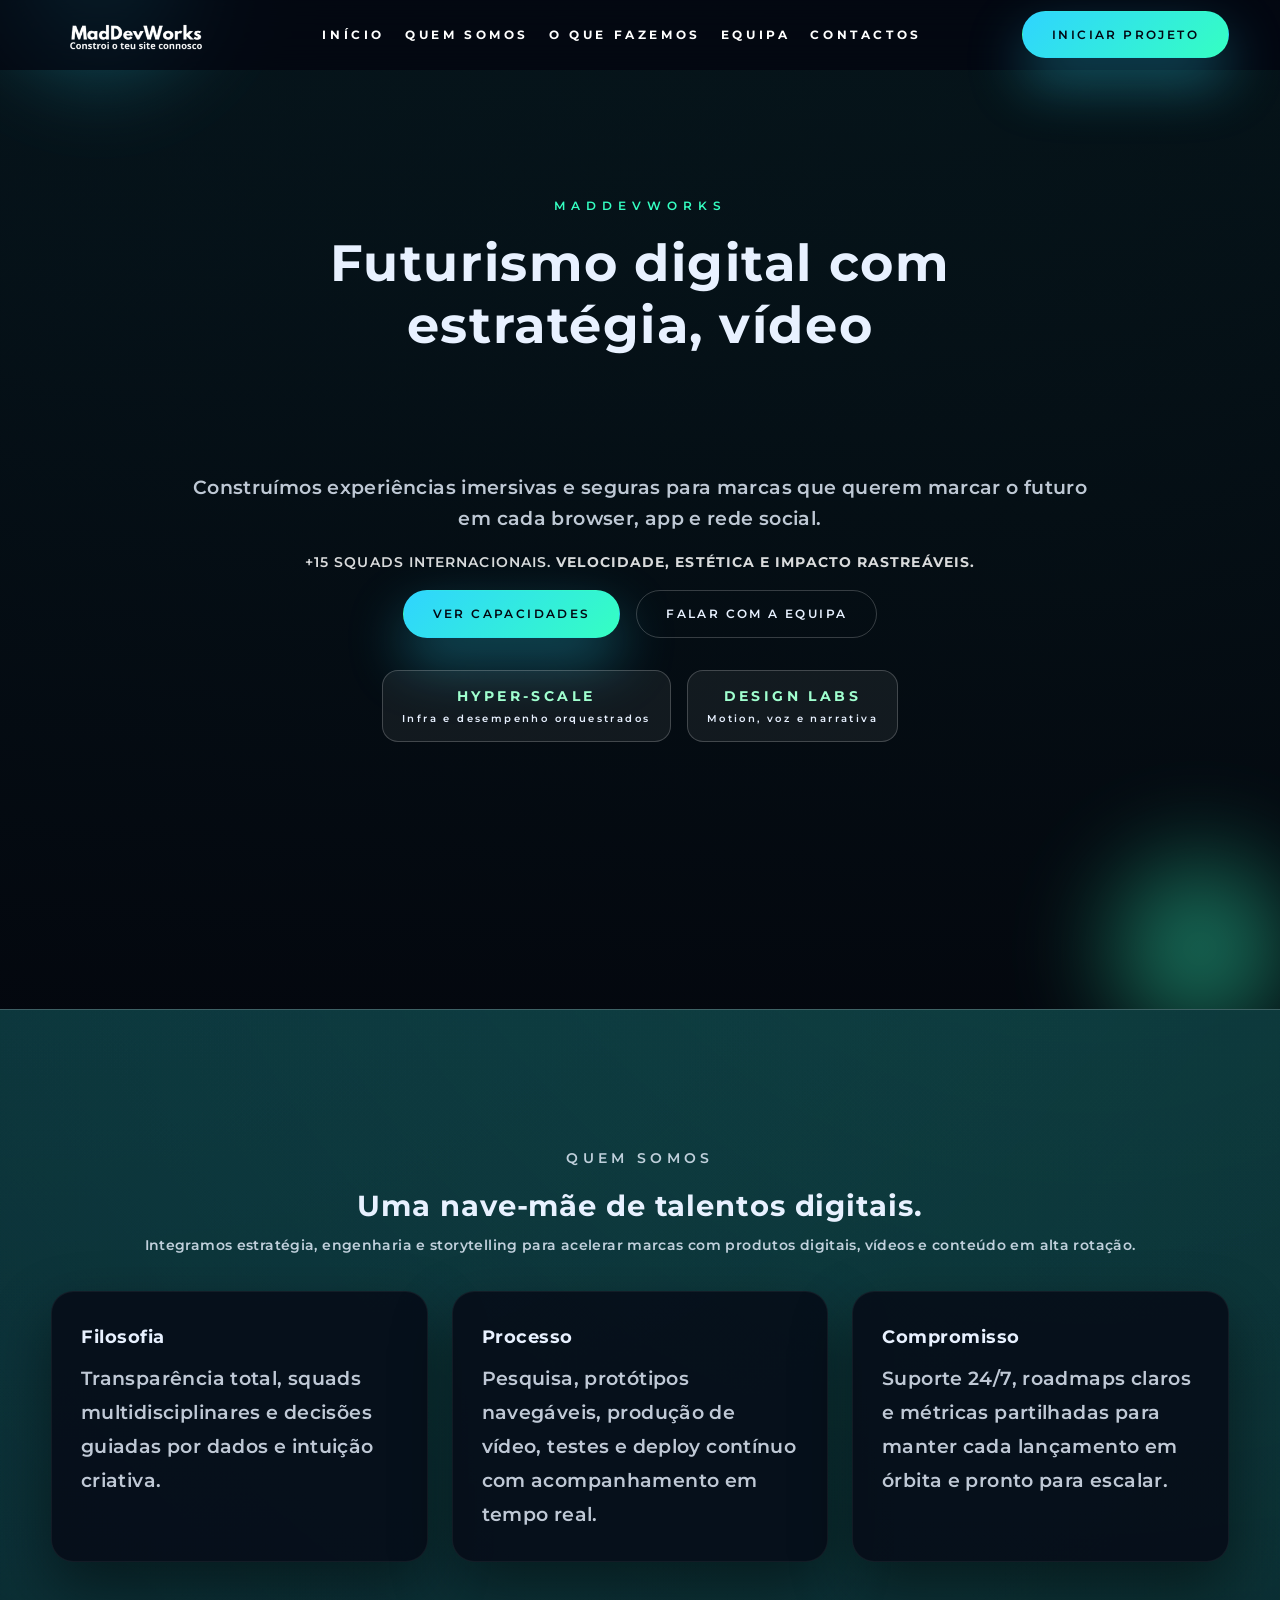
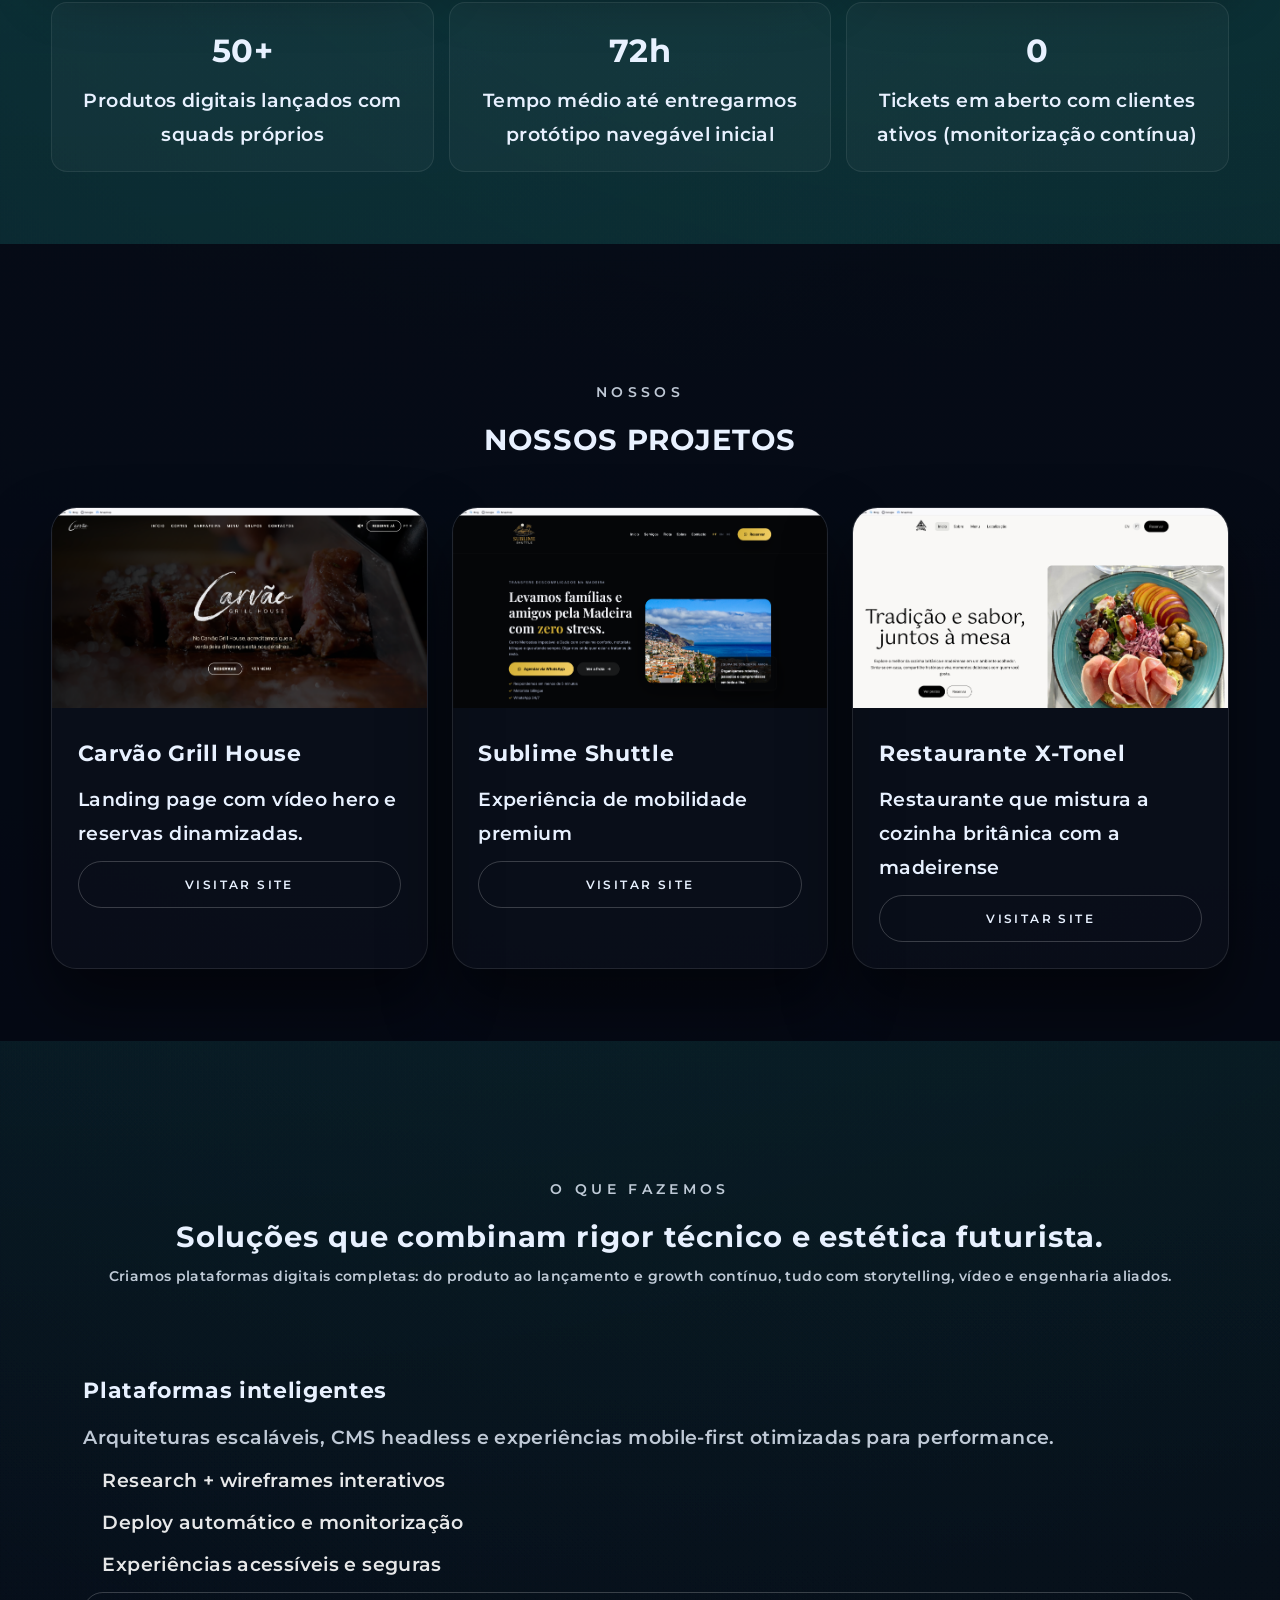
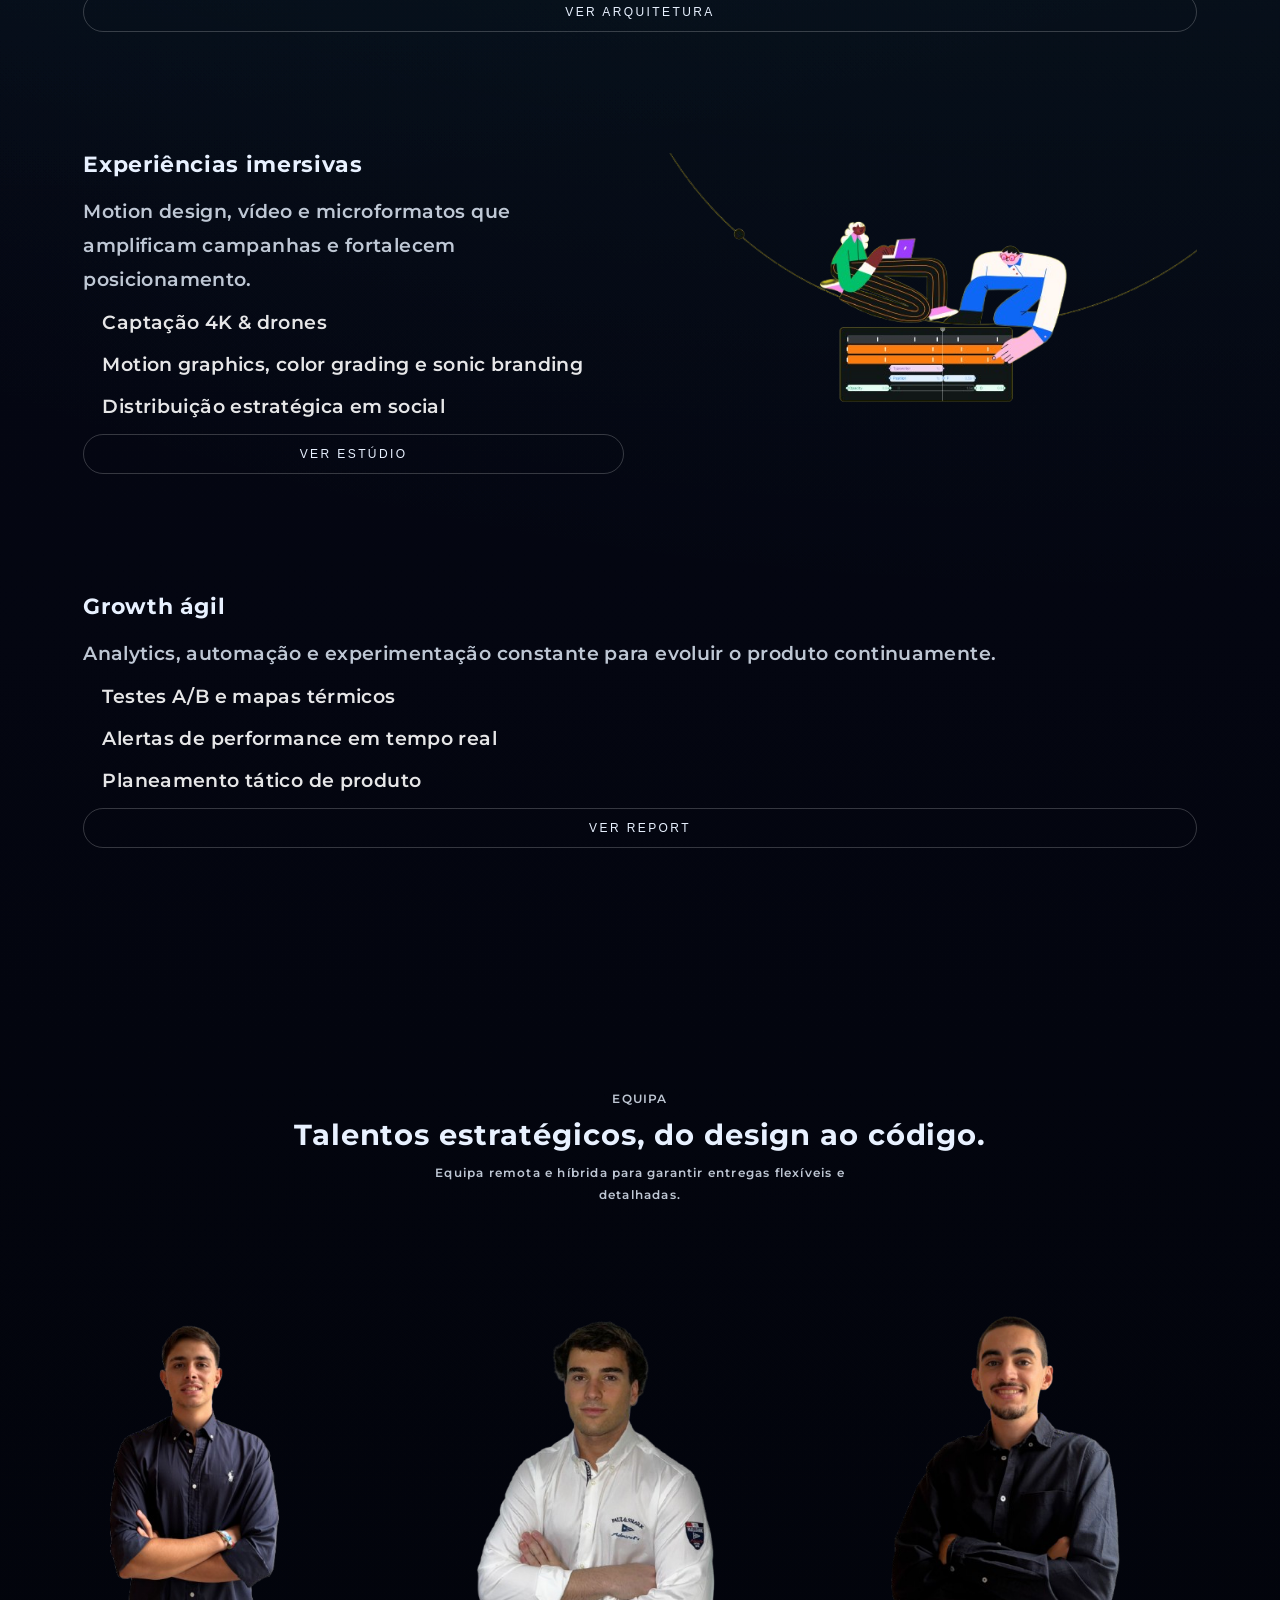
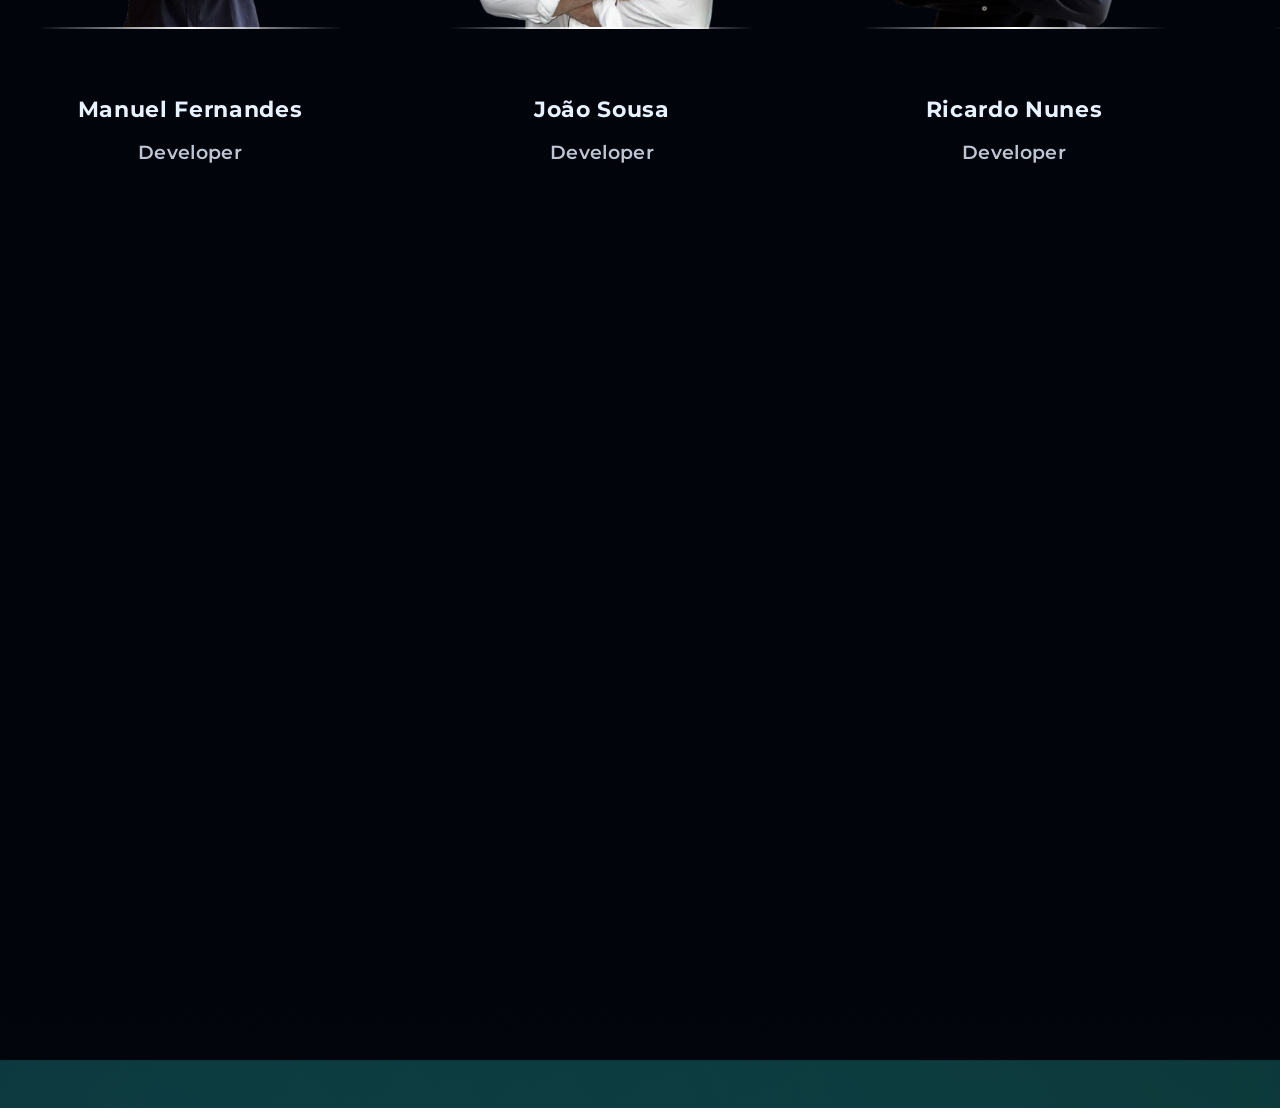
==== commit 85ef913f: "img fix" ====
--- a/index.html
+++ b/index.html
@@ -394,7 +394,7 @@
               </article>
               <article class="team__slide" aria-hidden="true">
                 <div class="team__photo">
-                  <img src="assets/images/ricardo.jpg" alt="" loading="lazy" />
+                  <img src="assets/images/ricardo.png" alt="" loading="lazy" />
                 </div>
                 
                 <h3>Ricardo Nunes</h3>
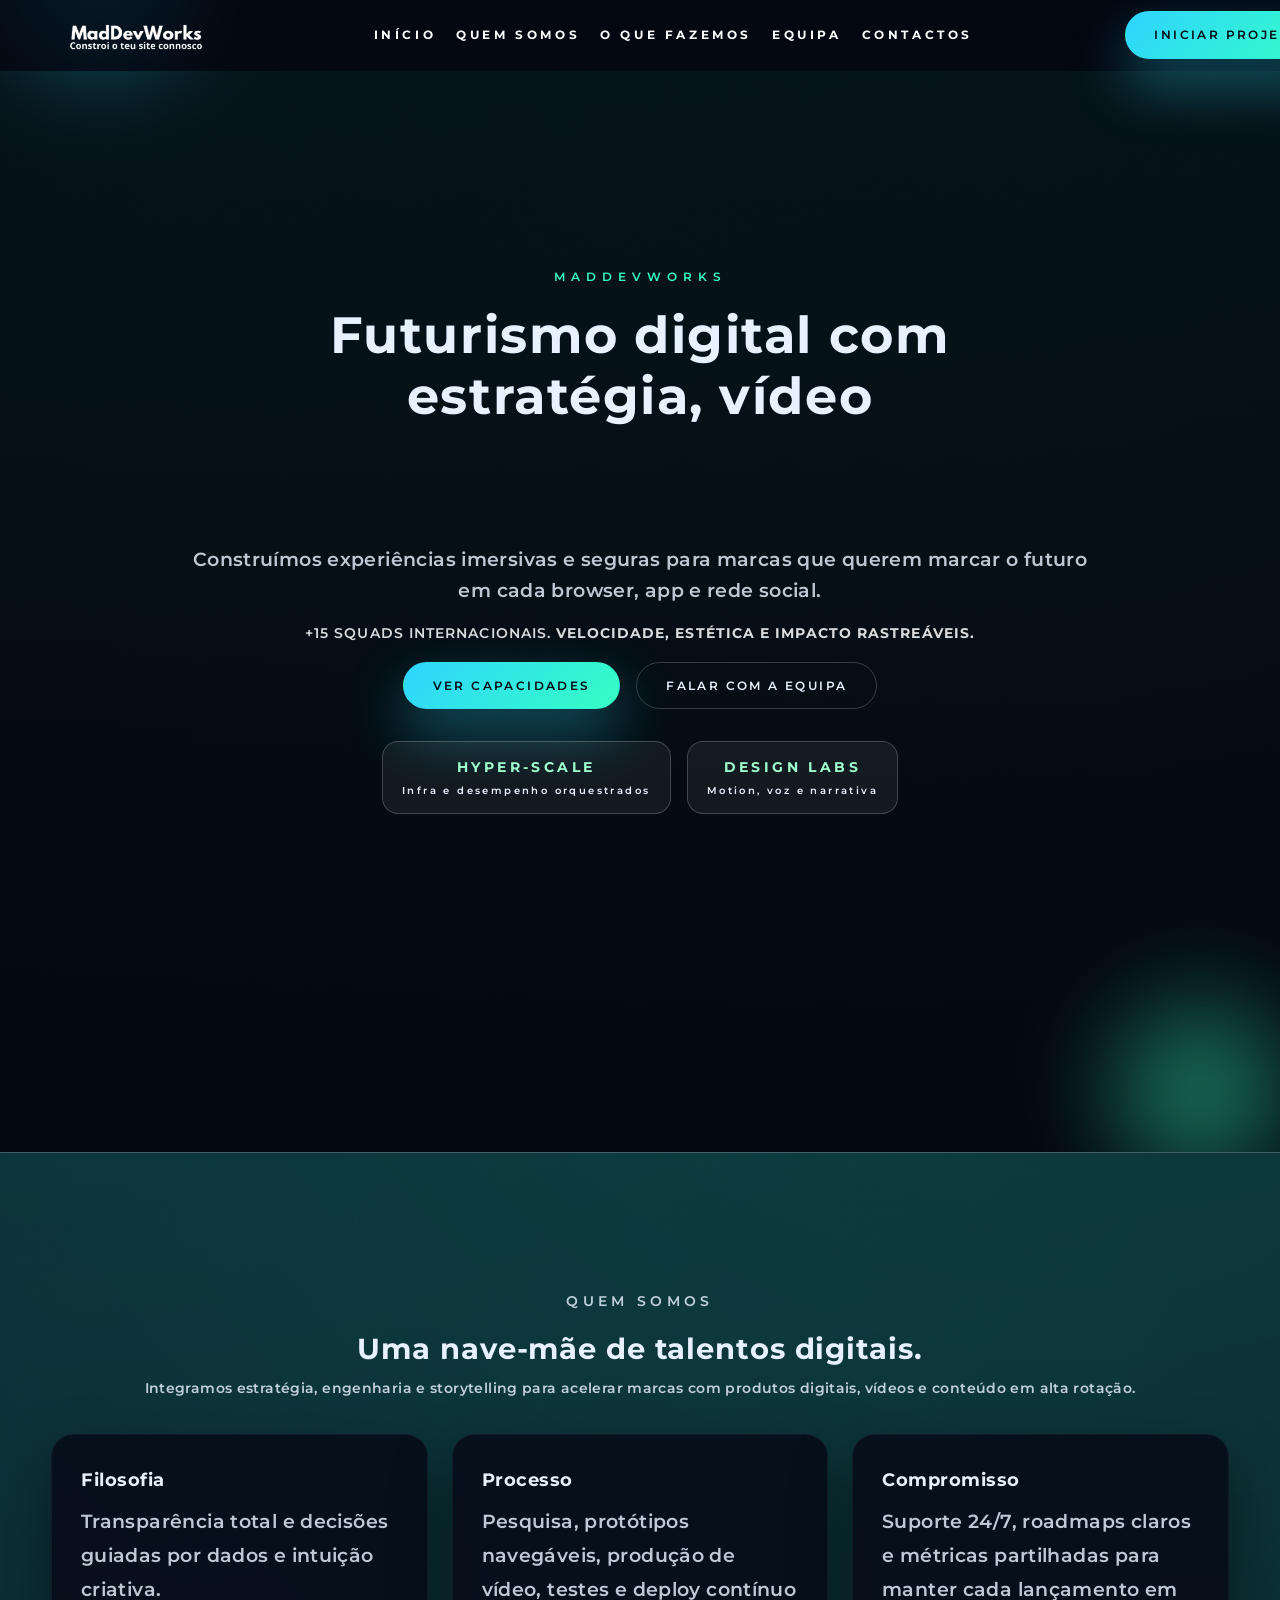
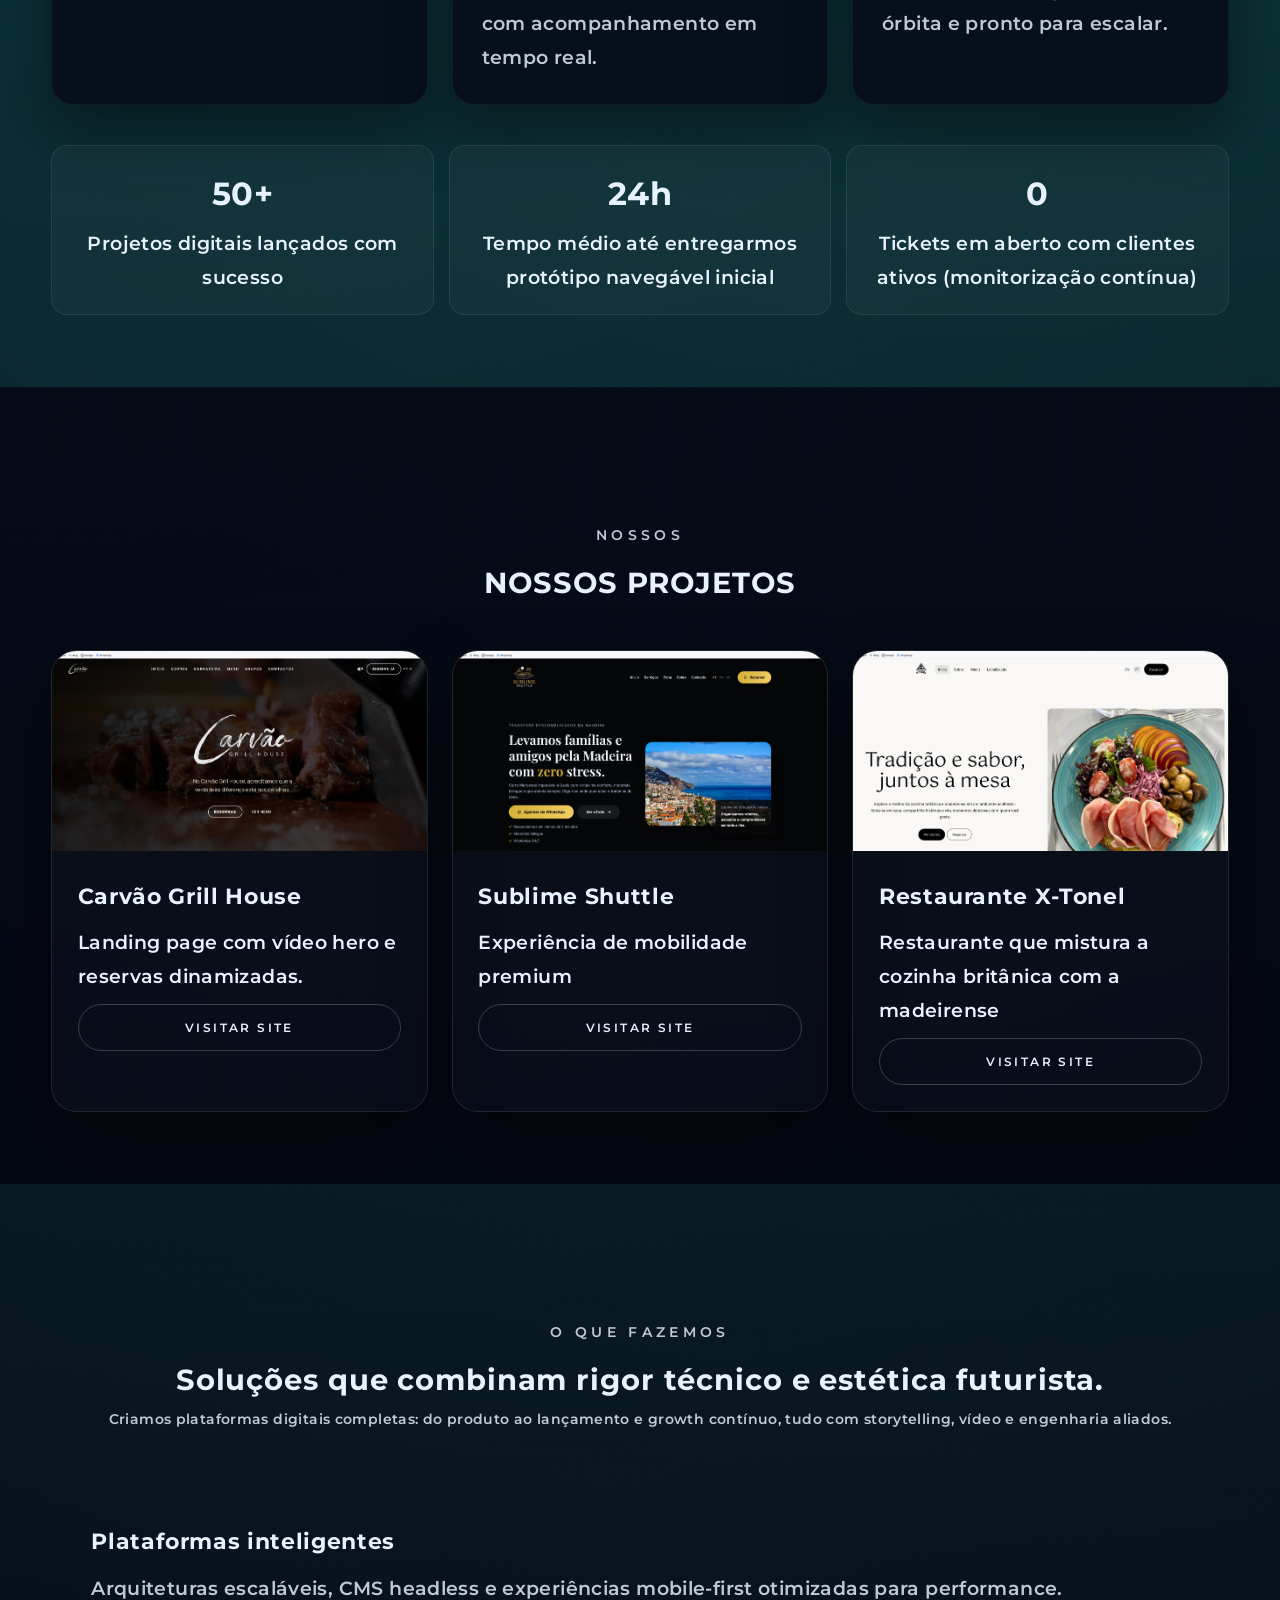
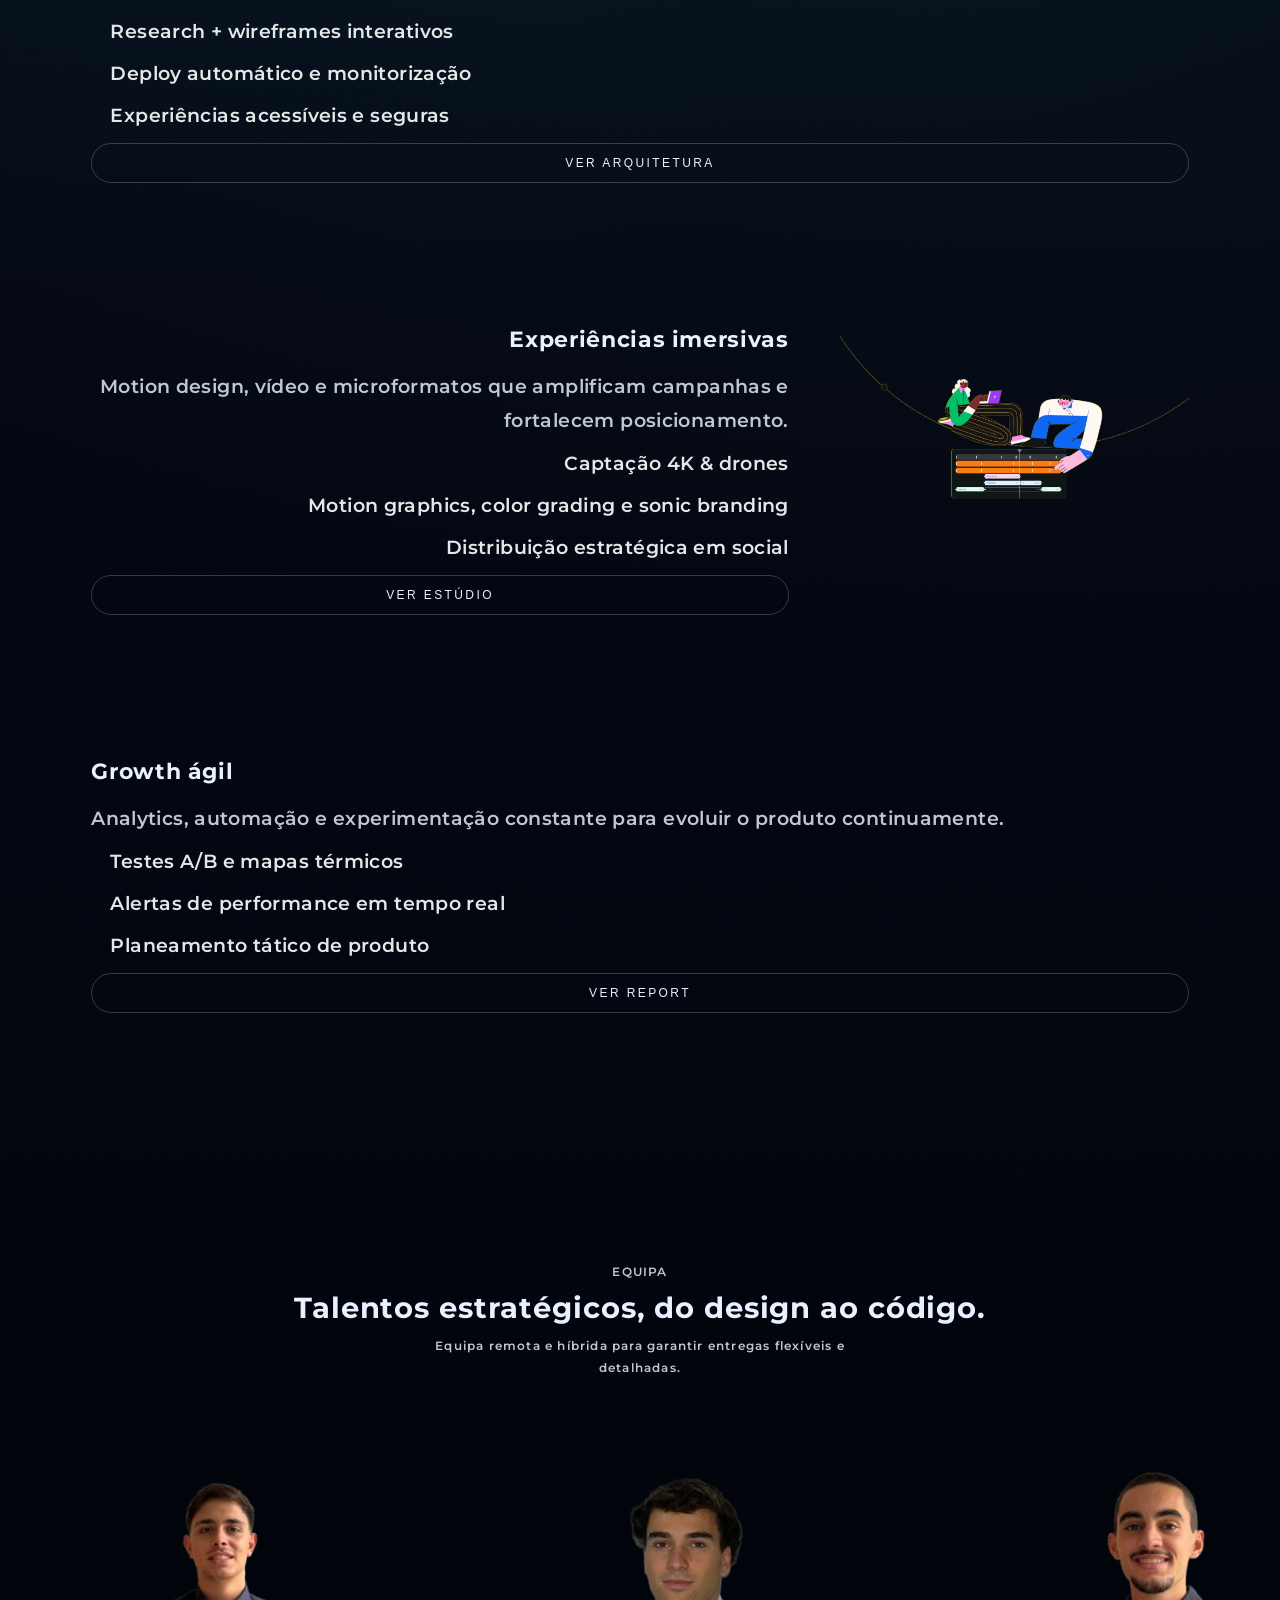
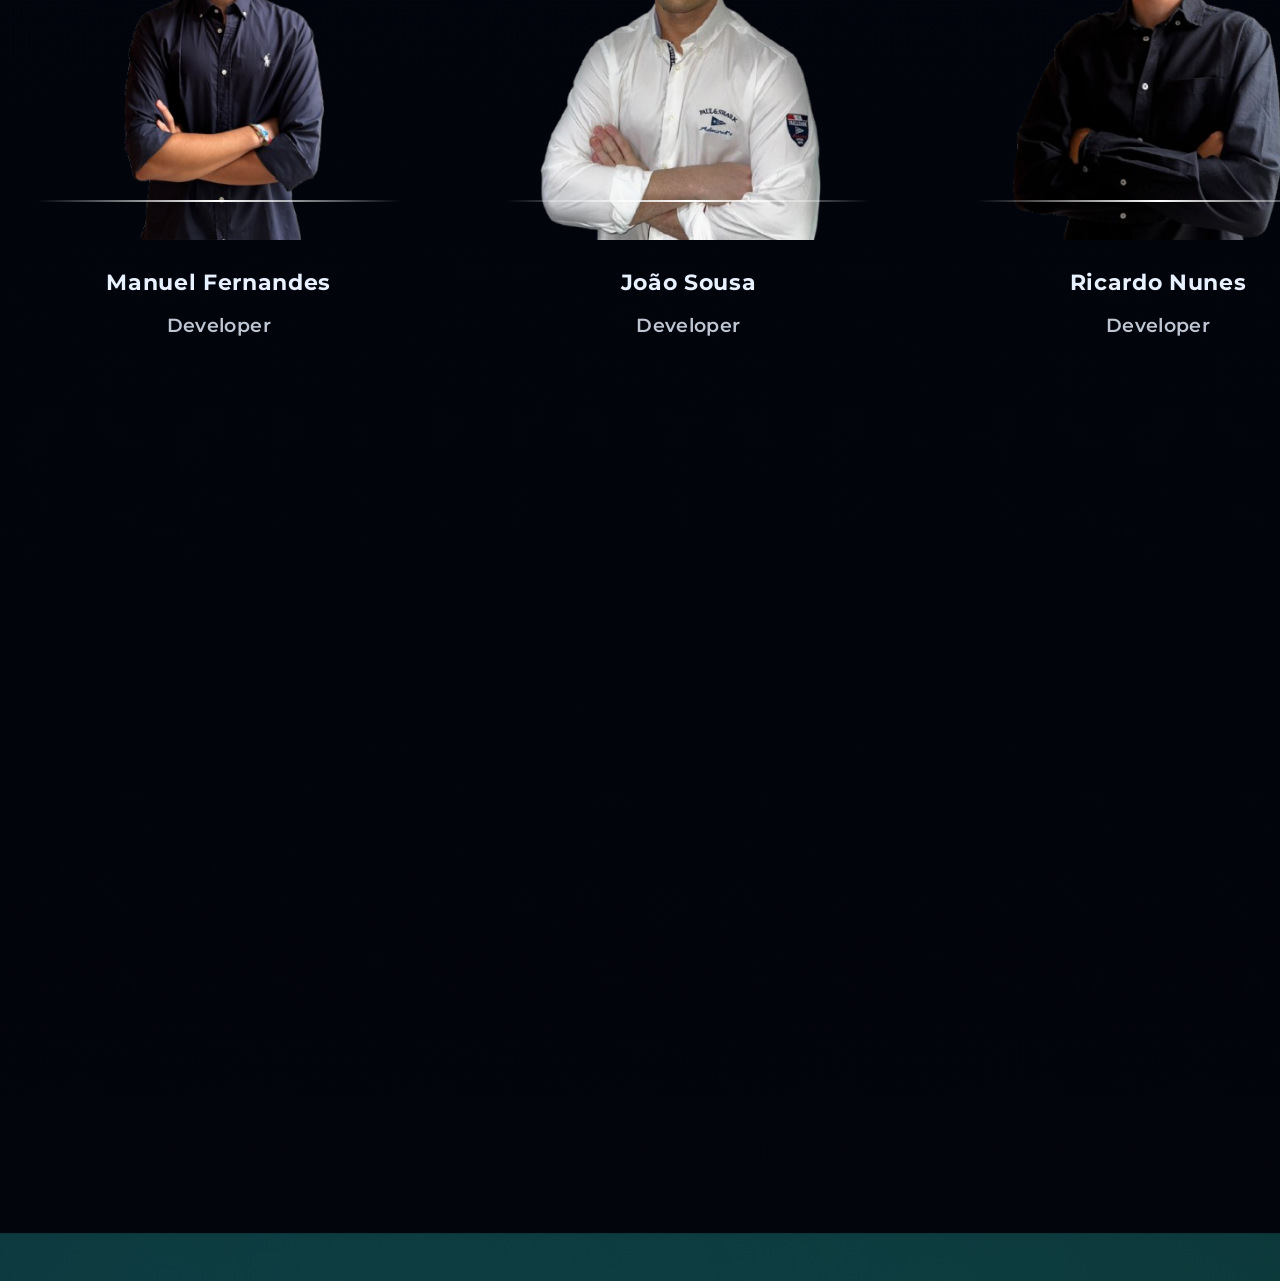
==== commit 9c7d7b30: "Textos corrigidos" ====
--- a/index.html
+++ b/index.html
@@ -125,7 +125,7 @@
             <article>
               <h3>Filosofia</h3>
               <p>
-                Transparência total, squads multidisciplinares e decisões
+                Transparência total e decisões
                 guiadas por dados e intuição criativa.
               </p>
             </article>
@@ -147,10 +147,10 @@
           <div class="about__stats">
             <div>
               <span>50+</span>
-              <p>Produtos digitais lançados com squads próprios</p>
+              <p>Projetos digitais lançados com sucesso</p>
             </div>
             <div>
-              <span>72h</span>
+              <span>24h</span>
               <p>Tempo médio até entregarmos protótipo navegável inicial</p>
             </div>
             <div>
@@ -439,8 +439,8 @@
               <h3>Estamos disponíveis todos os dias úteis</h3>
               <p>
                 Envie-nos o teu briefing, partilha os teus objetivos e recebemos-te
-                com um plano realista em 48 horas. Também respondemos por WhatsApp
-                e Telegram durante o dia.
+                com um plano realista em 24 horas. Também respondemos por WhatsApp
+                e chamada durante o dia.
               </p>
               <div class="contact__chips">
                 <span>
@@ -478,7 +478,7 @@
                 </label>
                 <label>
                   Budget estimado
-                  <input type="text" name="budget" placeholder="€10k - €30k" />
+                  <input type="text" name="budget" placeholder="...€" />
                 </label>
               </div>
               <label>
--- a/assets/css/novo.css
+++ b/assets/css/novo.css
@@ -13,7 +13,7 @@
 }
 
 * {
-  box-sizing: border-box;
+  
   margin: 0;
   padding: 0;
 }
@@ -116,32 +116,6 @@
   }
 }
 
-@media (max-width: 900px) {
-  .header {
-    position: absolute;
-    top: 0;
-    left: 0;
-    right: 0;
-    background: transparent;
-    border-bottom: none;
-    padding-top: 1rem;
-    z-index: 60;
-  }
-
-  .header .button--primary {
-    display: none;
-  }
-
-  .nav {
-    margin-top: 0;
-  }
-
-  .header__toggle {
-    top: 1rem;
-    transform: translateY(0);
-  }
-}
-
 .nav {
   display: flex;
   gap: 1.25rem;
@@ -181,6 +155,69 @@
   z-index: 35;
 }
 
+@media (max-width: 900px) {
+  .header {
+    position: fixed;
+    top: 0;
+    left: 0;
+    right: 0;
+    background: rgba(3, 5, 15, 0.95);
+    border-bottom: 1px solid rgba(255, 255, 255, 0.06);
+    padding: 0.75rem 1.25rem;
+    z-index: 60;
+  }
+
+  .header .button--primary {
+    display: none;
+  }
+
+  .nav {
+    position: absolute;
+    top: 100%;
+    left: 0;
+    right: 0;
+    display: flex;
+    flex-direction: column;
+    gap: 0.85rem;
+    padding: 1.5rem 1.25rem;
+    background: rgba(4, 6, 15, 0.95);
+    border-bottom-left-radius: 1.2rem;
+    border-bottom-right-radius: 1.2rem;
+    transform: translateY(-1rem);
+    opacity: 0;
+    pointer-events: none;
+    transition: transform 0.35s ease, opacity 0.35s ease;
+    border-bottom: 1px solid rgba(255, 255, 255, 0.15);
+    box-shadow: 0 12px 40px rgba(0, 0, 0, 0.45), 0 12px 25px rgba(255, 255, 255, 0.2);
+  }
+
+  .nav.nav--open {
+    transform: translateY(0);
+    opacity: 1;
+    pointer-events: auto;
+  }
+
+  .nav a {
+    font-size: 0.95rem;
+    letter-spacing: 0.4em;
+    display: block;
+    width: 100%;
+    text-align: left;
+    padding: 0.45rem 0;
+  }
+
+  .header__toggle {
+    display: inline-flex;
+    top: 0rem;
+    transform: translateY(0);
+    right: clamp(1.25rem, 4vw, 3rem);
+  }
+
+  .header {
+    grid-template-columns: auto auto;
+  }
+}
+
 .header__toggle span {
   position: absolute;
   display: block;
@@ -209,44 +246,6 @@
 
 .header__toggle.is-active span:nth-child(2) {
   transform: translateY(0) rotate(-45deg);
-}
-
-@media (max-width: 900px) {
-  .nav {
-    position: fixed;
-    inset: 0;
-    display: flex;
-    flex-direction: column;
-    justify-content: center;
-    align-items: center;
-    gap: 1.5rem;
-    background: rgba(4, 6, 15, 0.95);
-    transform: translateX(100%);
-    transition: transform 0.35s ease;
-    margin-top: 0;
-  }
-
-  .nav.nav--open {
-    transform: translateX(0);
-  }
-
-  .header__toggle {
-    display: inline-flex;
-  }
-
-  .nav a {
-    font-size: 0.95rem;
-    letter-spacing: 0.4em;
-  }
-
-  .header {
-    grid-template-columns: auto auto;
-    padding-inline: 1.25rem;
-  }
-
-  .header__toggle {
-    margin-top: 10px;
-  }
 }
 
 .button {
@@ -596,29 +595,39 @@
   margin-top: 2.5rem;
   display: flex;
   flex-direction: column;
-  gap: 2.5rem;
+  gap: 3rem;
 }
 
 .service-card {
   
+  
   border-radius: 1.8rem;
-  
-  padding: 2rem;
-  display: grid;
-  grid-template-columns: repeat(auto-fit, minmax(280px, 1fr));
+  padding: 2.5rem;
+  display: flex;
+  gap: 2.5rem;
   align-items: center;
-  gap: 2rem;
-  
+  justify-content: space-between;
   position: relative;
   overflow: hidden;
+  
+ 
 }
 
 .service-card--left {
-  direction: rtl;
+  flex-direction: row-reverse;
+}
+
+.service-card__content {
+  flex: 1 1 320px;
+  min-width: 280px;
 }
 
 .service-card--left .service-card__content {
-  direction: ltr;
+  text-align: right;
+}
+
+.service-card--right .service-card__content {
+  text-align: left;
 }
 
 .service-card__icon {
@@ -679,7 +688,8 @@
 }
 
 .service-card__visual {
-  min-height: 220px;
+  min-height: 260px;
+  width: min(360px, 45%);
   border-radius: 1.3rem;
   overflow: hidden;
   
@@ -983,15 +993,28 @@
     height: auto;
   }
 
-  .nav {
-    justify-content: center;
-    flex-wrap: wrap;
-  }
-
   .contact__card,
   .team {
     border-radius: 1.2rem;
   }
+
+  .service-card {
+    flex-direction: column;
+    padding: 2rem;
+  }
+
+  .service-card--left {
+    flex-direction: column;
+  }
+
+  .service-card__content {
+    text-align: center;
+  }
+
+  .service-card__visual {
+    width: 100%;
+    min-height: 220px;
+  }
 }
 
 @media (max-width: 600px) {
@@ -1015,3 +1038,178 @@
   flex-direction: column;
   gap: 0.6rem;
 }
+
+/* Linktree page */
+.shell--links {
+  min-height: 100vh;
+  display: flex;
+  align-items: center;
+  justify-content: center;
+  padding: clamp(1.5rem, 3vw, 2.5rem);
+  background: #0b1a30;
+}
+
+.links-page {
+  width: 100%;
+  display: flex;
+  justify-content: center;
+}
+
+.linktree {
+  width: min(520px, 100%);
+}
+
+.linktree__card {
+  background: transparent;
+  border-radius: 0;
+  border: none;
+  padding: clamp(1.6rem, 4vw, 2.4rem);
+  box-shadow: none;
+  display: grid;
+  gap: 1.2rem;
+  position: relative;
+  overflow: hidden;
+}
+
+.linktree__logo {
+  width: 220px;
+  height: auto;
+  background: transparent;
+  border: none;
+  display: block;
+  justify-self: center;
+  box-shadow: none;
+}
+
+.linktree__logo img {
+  width: 100%;
+  height: auto;
+  object-fit: contain;
+  display: block;
+}
+
+.linktree__card h1 {
+  text-align: center;
+  margin: 0;
+  font-size: 1.5rem;
+  letter-spacing: 0.02em;
+}
+
+.linktree__subtitle {
+  margin: 0 auto;
+  text-align: center;
+  color: #c4d2e6;
+  font-size: 1rem;
+  max-width: 360px;
+}
+
+.linktree__list {
+  display: grid;
+  gap: 0.75rem;
+}
+
+.linktree__link {
+  display: flex;
+  align-items: center;
+  justify-content: space-between;
+  gap: 0.75rem;
+  padding: 1rem 1.3rem;
+  border-radius: 999px;
+  background: #e3ebf7;
+  color: #0b2544;
+  border: 1px solid #d4deee;
+  font-size: 1rem;
+  font-weight: 600;
+  letter-spacing: 0.01em;
+  box-shadow: 0 16px 35px rgba(0, 0, 0, 0.25);
+  transition: transform 0.2s ease, box-shadow 0.2s ease, border-color 0.2s ease, background 0.2s ease;
+}
+
+.linktree__link i {
+  color: #4c6fa3;
+  font-size: 1rem;
+}
+
+.linktree__link:hover {
+  transform: translateY(-2px);
+  background: #eef3fb;
+  border-color: #bcd0ec;
+  box-shadow: 0 20px 45px rgba(0, 0, 0, 0.3);
+}
+
+.linktree__link--muted {
+  background: rgba(227, 235, 247, 0.7);
+  color: #3f5c82;
+  border-style: dashed;
+}
+
+.linktree__link--solid {
+  background: linear-gradient(135deg, #2fd4ff, #5fa8ff);
+  color: #031227;
+  border-color: rgba(255, 255, 255, 0.3);
+  
+}
+
+.linktree__link--solid i {
+  color: #031227;
+}
+
+.linktree__social {
+  display: flex;
+  justify-content: center;
+  gap: 0.8rem;
+  flex-wrap: wrap;
+}
+
+.linktree__social a {
+  width: 48px;
+  height: 48px;
+  border-radius: 50%;
+  border: none;
+  color: #0a1c33;
+  background: rgba(227, 235, 247, 0.9);
+  display: grid;
+  place-items: center;
+  transition: transform 0.2s ease, background 0.2s ease, color 0.2s ease;
+}
+
+.linktree__social a:hover {
+  transform: translateY(-2px);
+  background: #eef3fb;
+  color: #031227;
+}
+
+.linktree__social i {
+  font-size: 1.2rem;
+}
+
+.linktree__footer {
+  position: relative;
+  border-radius: 1.4rem;
+  overflow: hidden;
+  border: none;
+  background: transparent;
+}
+
+.linktree__footer img {
+  width: 100%;
+  height: 180px;
+  object-fit: cover;
+  display: block;
+}
+
+@media (max-width: 640px) {
+  .linktree__card {
+    border-radius: 1.6rem;
+    padding: 1.4rem;
+  }
+
+  .linktree__logo {
+    width: 180px;
+    height: auto;
+  }
+
+  .linktree__link {
+    padding: 0.95rem 1.1rem;
+  }
+}
--- a/assets/css/novo.css
+++ b/assets/css/novo.css
@@ -13,7 +13,7 @@
 }
 
 * {
-  box-sizing: border-box;
+  
   margin: 0;
   padding: 0;
 }
@@ -116,32 +116,6 @@
   }
 }
 
-@media (max-width: 900px) {
-  .header {
-    position: absolute;
-    top: 0;
-    left: 0;
-    right: 0;
-    background: transparent;
-    border-bottom: none;
-    padding-top: 1rem;
-    z-index: 60;
-  }
-
-  .header .button--primary {
-    display: none;
-  }
-
-  .nav {
-    margin-top: 0;
-  }
-
-  .header__toggle {
-    top: 1rem;
-    transform: translateY(0);
-  }
-}
-
 .nav {
   display: flex;
   gap: 1.25rem;
@@ -181,6 +155,69 @@
   z-index: 35;
 }
 
+@media (max-width: 900px) {
+  .header {
+    position: fixed;
+    top: 0;
+    left: 0;
+    right: 0;
+    background: rgba(3, 5, 15, 0.95);
+    border-bottom: 1px solid rgba(255, 255, 255, 0.06);
+    padding: 0.75rem 1.25rem;
+    z-index: 60;
+  }
+
+  .header .button--primary {
+    display: none;
+  }
+
+  .nav {
+    position: absolute;
+    top: 100%;
+    left: 0;
+    right: 0;
+    display: flex;
+    flex-direction: column;
+    gap: 0.85rem;
+    padding: 1.5rem 1.25rem;
+    background: rgba(4, 6, 15, 0.95);
+    border-bottom-left-radius: 1.2rem;
+    border-bottom-right-radius: 1.2rem;
+    transform: translateY(-1rem);
+    opacity: 0;
+    pointer-events: none;
+    transition: transform 0.35s ease, opacity 0.35s ease;
+    border-bottom: 1px solid rgba(255, 255, 255, 0.15);
+    box-shadow: 0 12px 40px rgba(0, 0, 0, 0.45), 0 12px 25px rgba(255, 255, 255, 0.2);
+  }
+
+  .nav.nav--open {
+    transform: translateY(0);
+    opacity: 1;
+    pointer-events: auto;
+  }
+
+  .nav a {
+    font-size: 0.95rem;
+    letter-spacing: 0.4em;
+    display: block;
+    width: 100%;
+    text-align: left;
+    padding: 0.45rem 0;
+  }
+
+  .header__toggle {
+    display: inline-flex;
+    top: 0rem;
+    transform: translateY(0);
+    right: clamp(1.25rem, 4vw, 3rem);
+  }
+
+  .header {
+    grid-template-columns: auto auto;
+  }
+}
+
 .header__toggle span {
   position: absolute;
   display: block;
@@ -209,44 +246,6 @@
 
 .header__toggle.is-active span:nth-child(2) {
   transform: translateY(0) rotate(-45deg);
-}
-
-@media (max-width: 900px) {
-  .nav {
-    position: fixed;
-    inset: 0;
-    display: flex;
-    flex-direction: column;
-    justify-content: center;
-    align-items: center;
-    gap: 1.5rem;
-    background: rgba(4, 6, 15, 0.95);
-    transform: translateX(100%);
-    transition: transform 0.35s ease;
-    margin-top: 0;
-  }
-
-  .nav.nav--open {
-    transform: translateX(0);
-  }
-
-  .header__toggle {
-    display: inline-flex;
-  }
-
-  .nav a {
-    font-size: 0.95rem;
-    letter-spacing: 0.4em;
-  }
-
-  .header {
-    grid-template-columns: auto auto;
-    padding-inline: 1.25rem;
-  }
-
-  .header__toggle {
-    margin-top: 10px;
-  }
 }
 
 .button {
@@ -596,29 +595,39 @@
   margin-top: 2.5rem;
   display: flex;
   flex-direction: column;
-  gap: 2.5rem;
+  gap: 3rem;
 }
 
 .service-card {
   
+  
   border-radius: 1.8rem;
-  
-  padding: 2rem;
-  display: grid;
-  grid-template-columns: repeat(auto-fit, minmax(280px, 1fr));
+  padding: 2.5rem;
+  display: flex;
+  gap: 2.5rem;
   align-items: center;
-  gap: 2rem;
-  
+  justify-content: space-between;
   position: relative;
   overflow: hidden;
+  
+ 
 }
 
 .service-card--left {
-  direction: rtl;
+  flex-direction: row-reverse;
+}
+
+.service-card__content {
+  flex: 1 1 320px;
+  min-width: 280px;
 }
 
 .service-card--left .service-card__content {
-  direction: ltr;
+  text-align: right;
+}
+
+.service-card--right .service-card__content {
+  text-align: left;
 }
 
 .service-card__icon {
@@ -679,7 +688,8 @@
 }
 
 .service-card__visual {
-  min-height: 220px;
+  min-height: 260px;
+  width: min(360px, 45%);
   border-radius: 1.3rem;
   overflow: hidden;
   
@@ -983,15 +993,28 @@
     height: auto;
   }
 
-  .nav {
-    justify-content: center;
-    flex-wrap: wrap;
-  }
-
   .contact__card,
   .team {
     border-radius: 1.2rem;
   }
+
+  .service-card {
+    flex-direction: column;
+    padding: 2rem;
+  }
+
+  .service-card--left {
+    flex-direction: column;
+  }
+
+  .service-card__content {
+    text-align: center;
+  }
+
+  .service-card__visual {
+    width: 100%;
+    min-height: 220px;
+  }
 }
 
 @media (max-width: 600px) {
@@ -1015,3 +1038,178 @@
   flex-direction: column;
   gap: 0.6rem;
 }
+
+/* Linktree page */
+.shell--links {
+  min-height: 100vh;
+  display: flex;
+  align-items: center;
+  justify-content: center;
+  padding: clamp(1.5rem, 3vw, 2.5rem);
+  background: #0b1a30;
+}
+
+.links-page {
+  width: 100%;
+  display: flex;
+  justify-content: center;
+}
+
+.linktree {
+  width: min(520px, 100%);
+}
+
+.linktree__card {
+  background: transparent;
+  border-radius: 0;
+  border: none;
+  padding: clamp(1.6rem, 4vw, 2.4rem);
+  box-shadow: none;
+  display: grid;
+  gap: 1.2rem;
+  position: relative;
+  overflow: hidden;
+}
+
+.linktree__logo {
+  width: 220px;
+  height: auto;
+  background: transparent;
+  border: none;
+  display: block;
+  justify-self: center;
+  box-shadow: none;
+}
+
+.linktree__logo img {
+  width: 100%;
+  height: auto;
+  object-fit: contain;
+  display: block;
+}
+
+.linktree__card h1 {
+  text-align: center;
+  margin: 0;
+  font-size: 1.5rem;
+  letter-spacing: 0.02em;
+}
+
+.linktree__subtitle {
+  margin: 0 auto;
+  text-align: center;
+  color: #c4d2e6;
+  font-size: 1rem;
+  max-width: 360px;
+}
+
+.linktree__list {
+  display: grid;
+  gap: 0.75rem;
+}
+
+.linktree__link {
+  display: flex;
+  align-items: center;
+  justify-content: space-between;
+  gap: 0.75rem;
+  padding: 1rem 1.3rem;
+  border-radius: 999px;
+  background: #e3ebf7;
+  color: #0b2544;
+  border: 1px solid #d4deee;
+  font-size: 1rem;
+  font-weight: 600;
+  letter-spacing: 0.01em;
+  box-shadow: 0 16px 35px rgba(0, 0, 0, 0.25);
+  transition: transform 0.2s ease, box-shadow 0.2s ease, border-color 0.2s ease, background 0.2s ease;
+}
+
+.linktree__link i {
+  color: #4c6fa3;
+  font-size: 1rem;
+}
+
+.linktree__link:hover {
+  transform: translateY(-2px);
+  background: #eef3fb;
+  border-color: #bcd0ec;
+  box-shadow: 0 20px 45px rgba(0, 0, 0, 0.3);
+}
+
+.linktree__link--muted {
+  background: rgba(227, 235, 247, 0.7);
+  color: #3f5c82;
+  border-style: dashed;
+}
+
+.linktree__link--solid {
+  background: linear-gradient(135deg, #2fd4ff, #5fa8ff);
+  color: #031227;
+  border-color: rgba(255, 255, 255, 0.3);
+  
+}
+
+.linktree__link--solid i {
+  color: #031227;
+}
+
+.linktree__social {
+  display: flex;
+  justify-content: center;
+  gap: 0.8rem;
+  flex-wrap: wrap;
+}
+
+.linktree__social a {
+  width: 48px;
+  height: 48px;
+  border-radius: 50%;
+  border: none;
+  color: #0a1c33;
+  background: rgba(227, 235, 247, 0.9);
+  display: grid;
+  place-items: center;
+  transition: transform 0.2s ease, background 0.2s ease, color 0.2s ease;
+}
+
+.linktree__social a:hover {
+  transform: translateY(-2px);
+  background: #eef3fb;
+  color: #031227;
+}
+
+.linktree__social i {
+  font-size: 1.2rem;
+}
+
+.linktree__footer {
+  position: relative;
+  border-radius: 1.4rem;
+  overflow: hidden;
+  border: none;
+  background: transparent;
+}
+
+.linktree__footer img {
+  width: 100%;
+  height: 180px;
+  object-fit: cover;
+  display: block;
+}
+
+@media (max-width: 640px) {
+  .linktree__card {
+    border-radius: 1.6rem;
+    padding: 1.4rem;
+  }
+
+  .linktree__logo {
+    width: 180px;
+    height: auto;
+  }
+
+  .linktree__link {
+    padding: 0.95rem 1.1rem;
+  }
+}
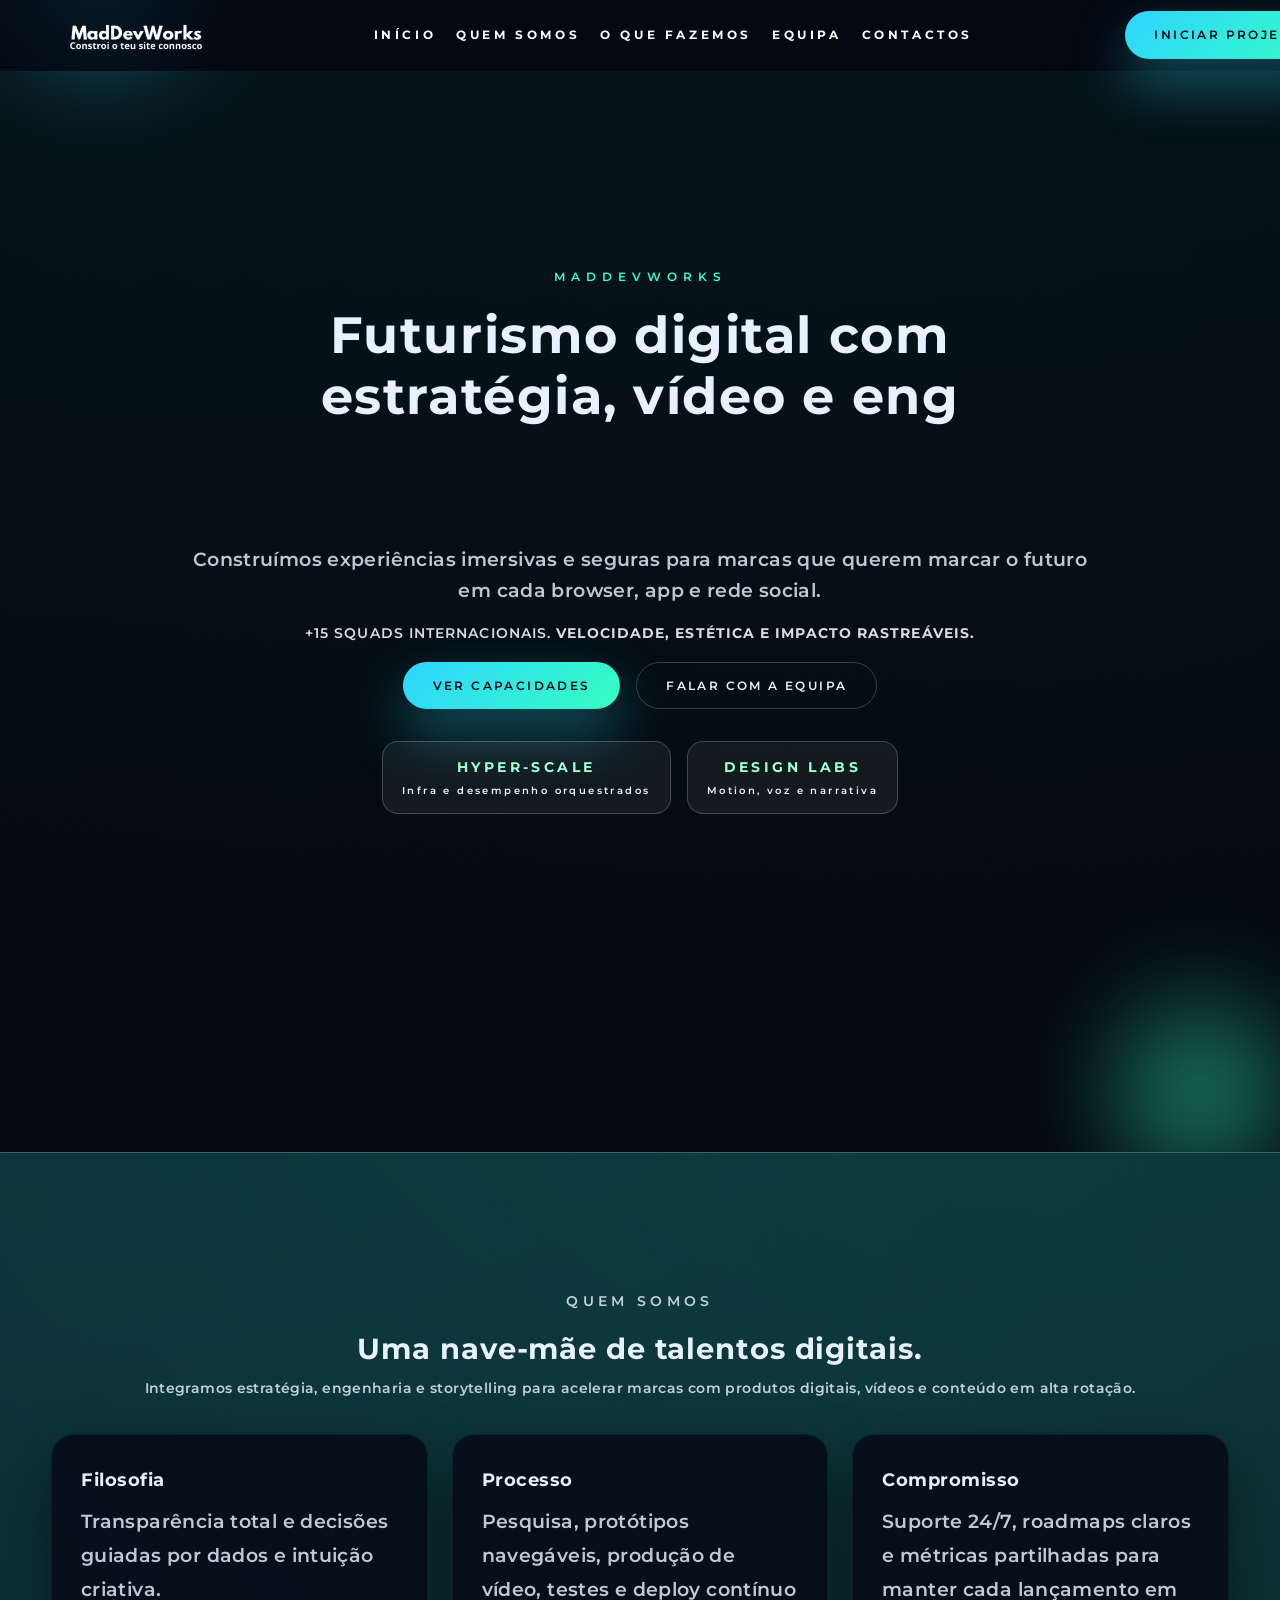
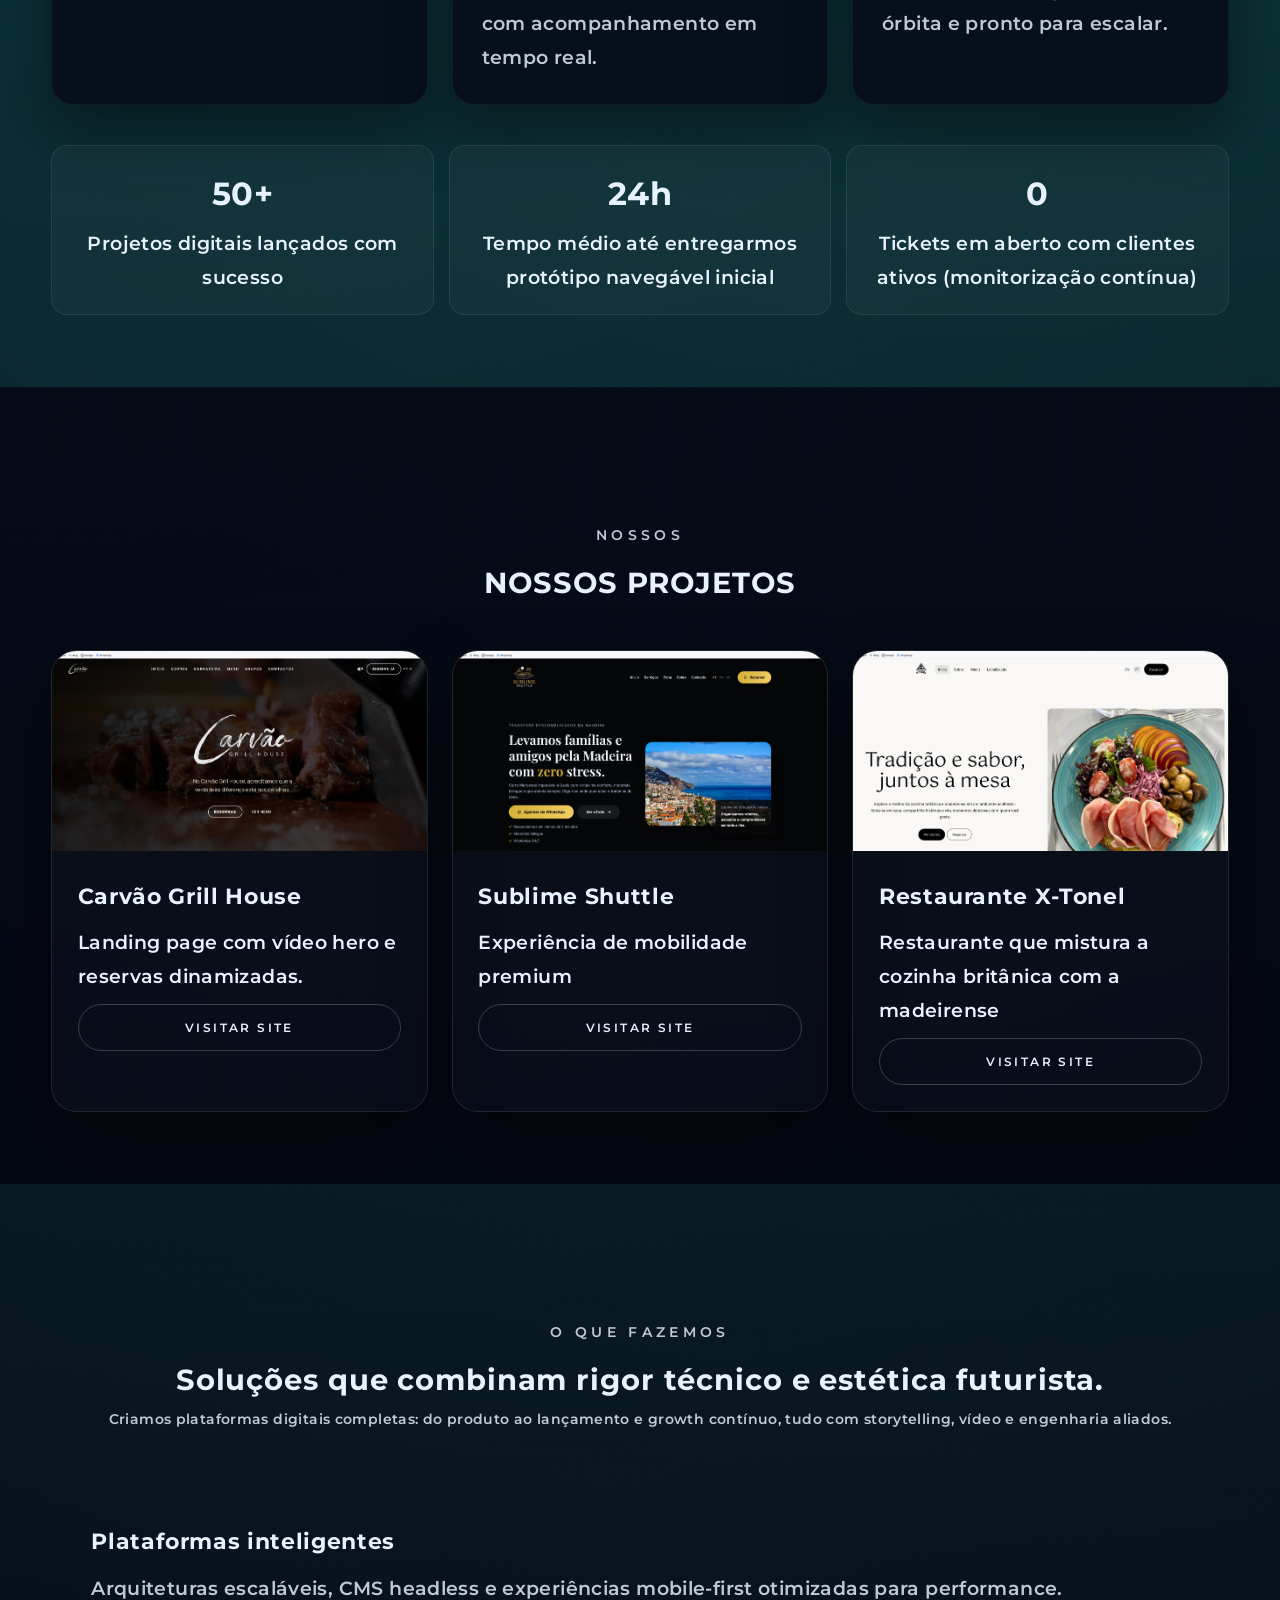
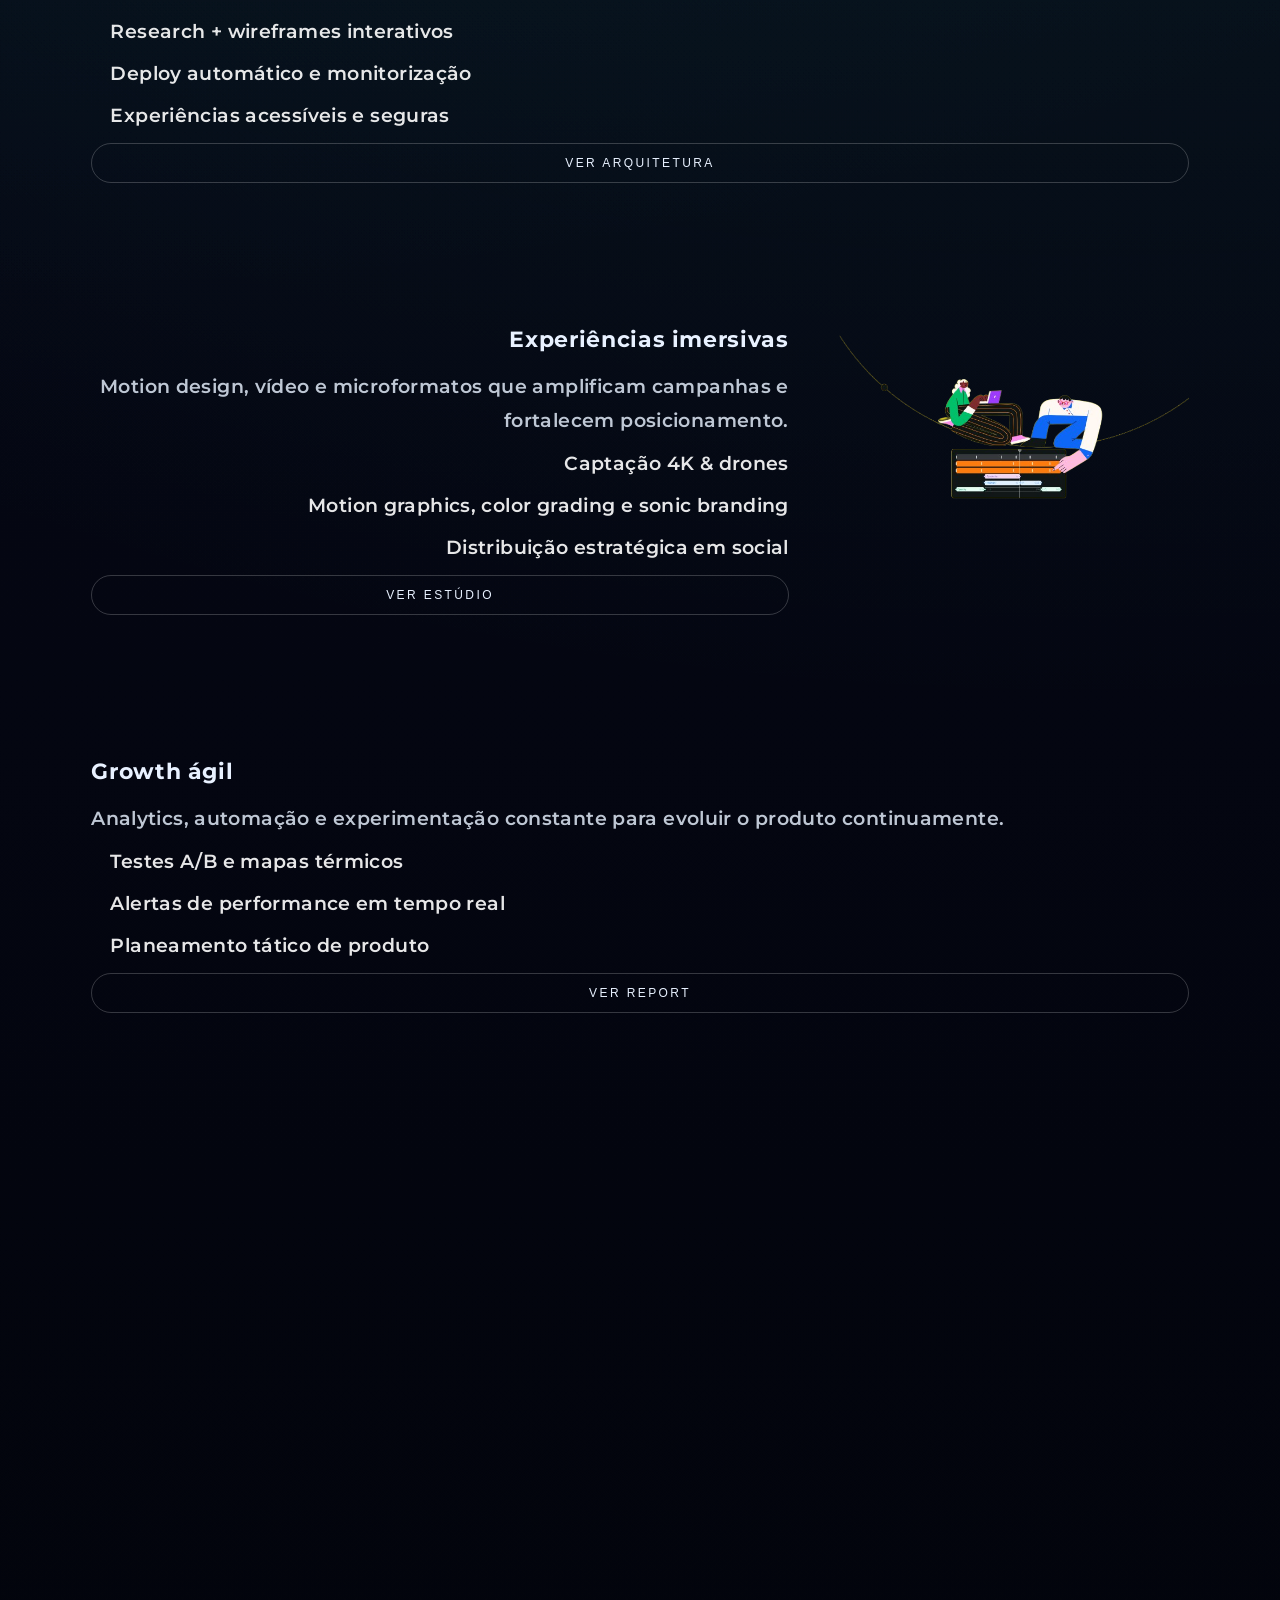
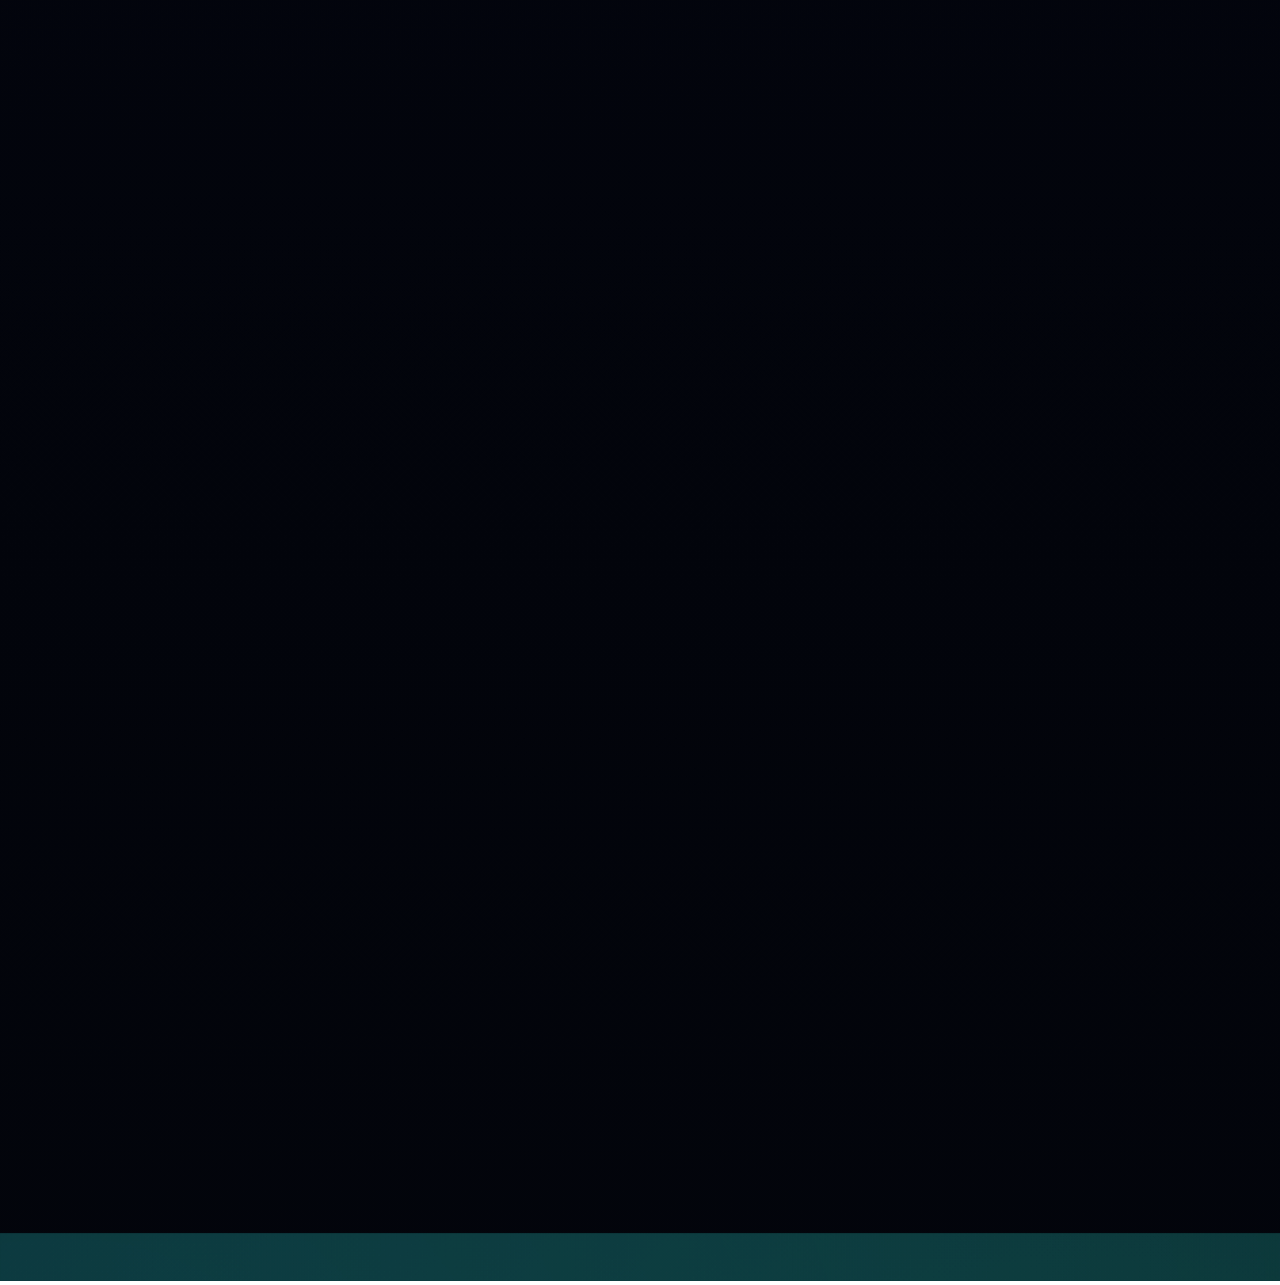
==== commit 8914f4a6: "slide" ====
--- a/index.html
+++ b/index.html
@@ -419,6 +419,221 @@
                 <p>Developer
                 </p>
             </article>
+            <article class="team__slide" aria-hidden="true">
+                <div class="team__photo">
+                  <img src="assets/images/manu.jpg" alt="" loading="lazy" />
+                </div>
+                
+                <h3>Manuel Fernandes</h3>
+                <p>Developer</p>
+              </article>
+              <article class="team__slide" aria-hidden="true">
+                <div class="team__photo">
+                  <img src="assets/images/jbsousa.jpg" alt="" loading="lazy" />
+                </div>
+                
+                <h3>João Sousa</h3>
+                <p>Developer</p>
+              </article>
+              <article class="team__slide" aria-hidden="true">
+                <div class="team__photo">
+                  <img src="assets/images/ricardo.png" alt="" loading="lazy" />
+                </div>
+                
+                <h3>Ricardo Nunes</h3>
+                <p>Developer</p>
+              </article>
+              <article class="team__slide" aria-hidden="true">
+                <div class="team__photo">
+                  <img src="assets/images/tiago.jpg" alt="" loading="lazy" />
+                </div>
+
+                <h3>Tiago Freitas</h3>
+                <p>
+                  Developer
+                </p>
+              </article>
+              <article class="team__slide" aria-hidden="true">
+                <div class="team__photo">
+                  <img src="assets/images/hugo.jpg" alt="" loading="lazy" />
+                </div>
+
+                <h3>Hugo Mendes</h3>
+                <p>Developer
+                </p>
+            </article>
+            <article class="team__slide" aria-hidden="true">
+                <div class="team__photo">
+                  <img src="assets/images/manu.jpg" alt="" loading="lazy" />
+                </div>
+                
+                <h3>Manuel Fernandes</h3>
+                <p>Developer</p>
+              </article>
+              <article class="team__slide" aria-hidden="true">
+                <div class="team__photo">
+                  <img src="assets/images/jbsousa.jpg" alt="" loading="lazy" />
+                </div>
+                
+                <h3>João Sousa</h3>
+                <p>Developer</p>
+              </article>
+              <article class="team__slide" aria-hidden="true">
+                <div class="team__photo">
+                  <img src="assets/images/ricardo.png" alt="" loading="lazy" />
+                </div>
+                
+                <h3>Ricardo Nunes</h3>
+                <p>Developer</p>
+              </article>
+              <article class="team__slide" aria-hidden="true">
+                <div class="team__photo">
+                  <img src="assets/images/tiago.jpg" alt="" loading="lazy" />
+                </div>
+
+                <h3>Tiago Freitas</h3>
+                <p>
+                  Developer
+                </p>
+              </article>
+              <article class="team__slide" aria-hidden="true">
+                <div class="team__photo">
+                  <img src="assets/images/hugo.jpg" alt="" loading="lazy" />
+                </div>
+
+                <h3>Hugo Mendes</h3>
+                <p>Developer
+                </p>
+            </article>
+            <article class="team__slide" aria-hidden="true">
+                <div class="team__photo">
+                  <img src="assets/images/manu.jpg" alt="" loading="lazy" />
+                </div>
+                
+                <h3>Manuel Fernandes</h3>
+                <p>Developer</p>
+              </article>
+              <article class="team__slide" aria-hidden="true">
+                <div class="team__photo">
+                  <img src="assets/images/jbsousa.jpg" alt="" loading="lazy" />
+                </div>
+                
+                <h3>João Sousa</h3>
+                <p>Developer</p>
+              </article>
+              <article class="team__slide" aria-hidden="true">
+                <div class="team__photo">
+                  <img src="assets/images/ricardo.png" alt="" loading="lazy" />
+                </div>
+                
+                <h3>Ricardo Nunes</h3>
+                <p>Developer</p>
+              </article>
+              <article class="team__slide" aria-hidden="true">
+                <div class="team__photo">
+                  <img src="assets/images/tiago.jpg" alt="" loading="lazy" />
+                </div>
+
+                <h3>Tiago Freitas</h3>
+                <p>
+                  Developer
+                </p>
+              </article>
+              <article class="team__slide" aria-hidden="true">
+                <div class="team__photo">
+                  <img src="assets/images/hugo.jpg" alt="" loading="lazy" />
+                </div>
+
+                <h3>Hugo Mendes</h3>
+                <p>Developer
+                </p>
+            </article>
+            <article class="team__slide" aria-hidden="true">
+                <div class="team__photo">
+                  <img src="assets/images/manu.jpg" alt="" loading="lazy" />
+                </div>
+                
+                <h3>Manuel Fernandes</h3>
+                <p>Developer</p>
+              </article>
+              <article class="team__slide" aria-hidden="true">
+                <div class="team__photo">
+                  <img src="assets/images/jbsousa.jpg" alt="" loading="lazy" />
+                </div>
+                
+                <h3>João Sousa</h3>
+                <p>Developer</p>
+              </article>
+              <article class="team__slide" aria-hidden="true">
+                <div class="team__photo">
+                  <img src="assets/images/ricardo.png" alt="" loading="lazy" />
+                </div>
+                
+                <h3>Ricardo Nunes</h3>
+                <p>Developer</p>
+              </article>
+              <article class="team__slide" aria-hidden="true">
+                <div class="team__photo">
+                  <img src="assets/images/tiago.jpg" alt="" loading="lazy" />
+                </div>
+
+                <h3>Tiago Freitas</h3>
+                <p>
+                  Developer
+                </p>
+              </article>
+              <article class="team__slide" aria-hidden="true">
+                <div class="team__photo">
+                  <img src="assets/images/hugo.jpg" alt="" loading="lazy" />
+                </div>
+
+                <h3>Hugo Mendes</h3>
+                <p>Developer
+                </p>
+            </article>
+            <article class="team__slide" aria-hidden="true">
+                <div class="team__photo">
+                  <img src="assets/images/manu.jpg" alt="" loading="lazy" />
+                </div>
+                
+                <h3>Manuel Fernandes</h3>
+                <p>Developer</p>
+              </article>
+              <article class="team__slide" aria-hidden="true">
+                <div class="team__photo">
+                  <img src="assets/images/jbsousa.jpg" alt="" loading="lazy" />
+                </div>
+                
+                <h3>João Sousa</h3>
+                <p>Developer</p>
+              </article>
+              <article class="team__slide" aria-hidden="true">
+                <div class="team__photo">
+                  <img src="assets/images/ricardo.png" alt="" loading="lazy" />
+                </div>
+                
+                <h3>Ricardo Nunes</h3>
+                <p>Developer</p>
+              </article>
+              <article class="team__slide" aria-hidden="true">
+                <div class="team__photo">
+                  <img src="assets/images/tiago.jpg" alt="" loading="lazy" />
+                </div>
+
+                <h3>Tiago Freitas</h3>
+                <p>
+                  Developer
+                </p>
+              </article>
+              <article class="team__slide" aria-hidden="true">
+                <div class="team__photo">
+                  <img src="assets/images/hugo.jpg" alt="" loading="lazy" />
+                </div>
+
+                <h3>Hugo Mendes</h3>
+                <p>Developer
+                </p>
+            </article>
           </div>
         </div>
         <p class="team__hint" aria-hidden="true">Arrasta para o lado para conhecer a equipa</p>
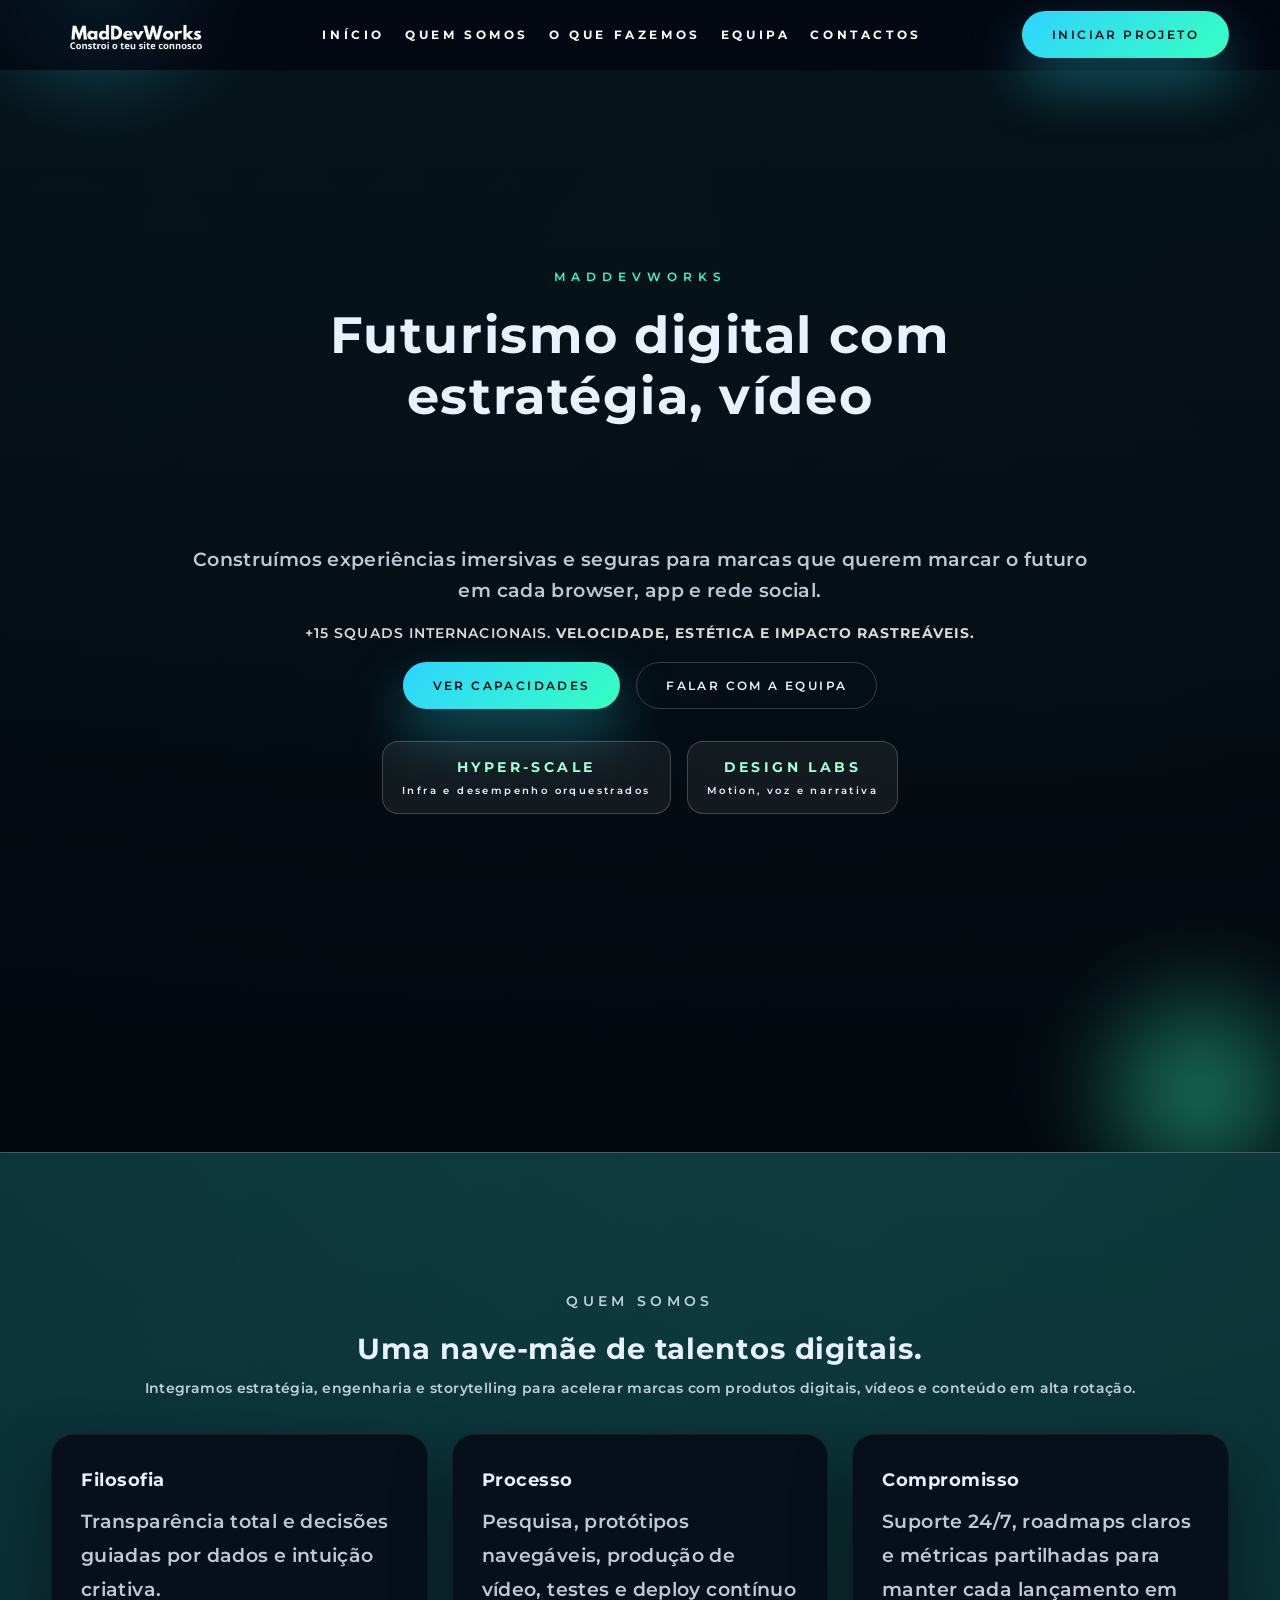
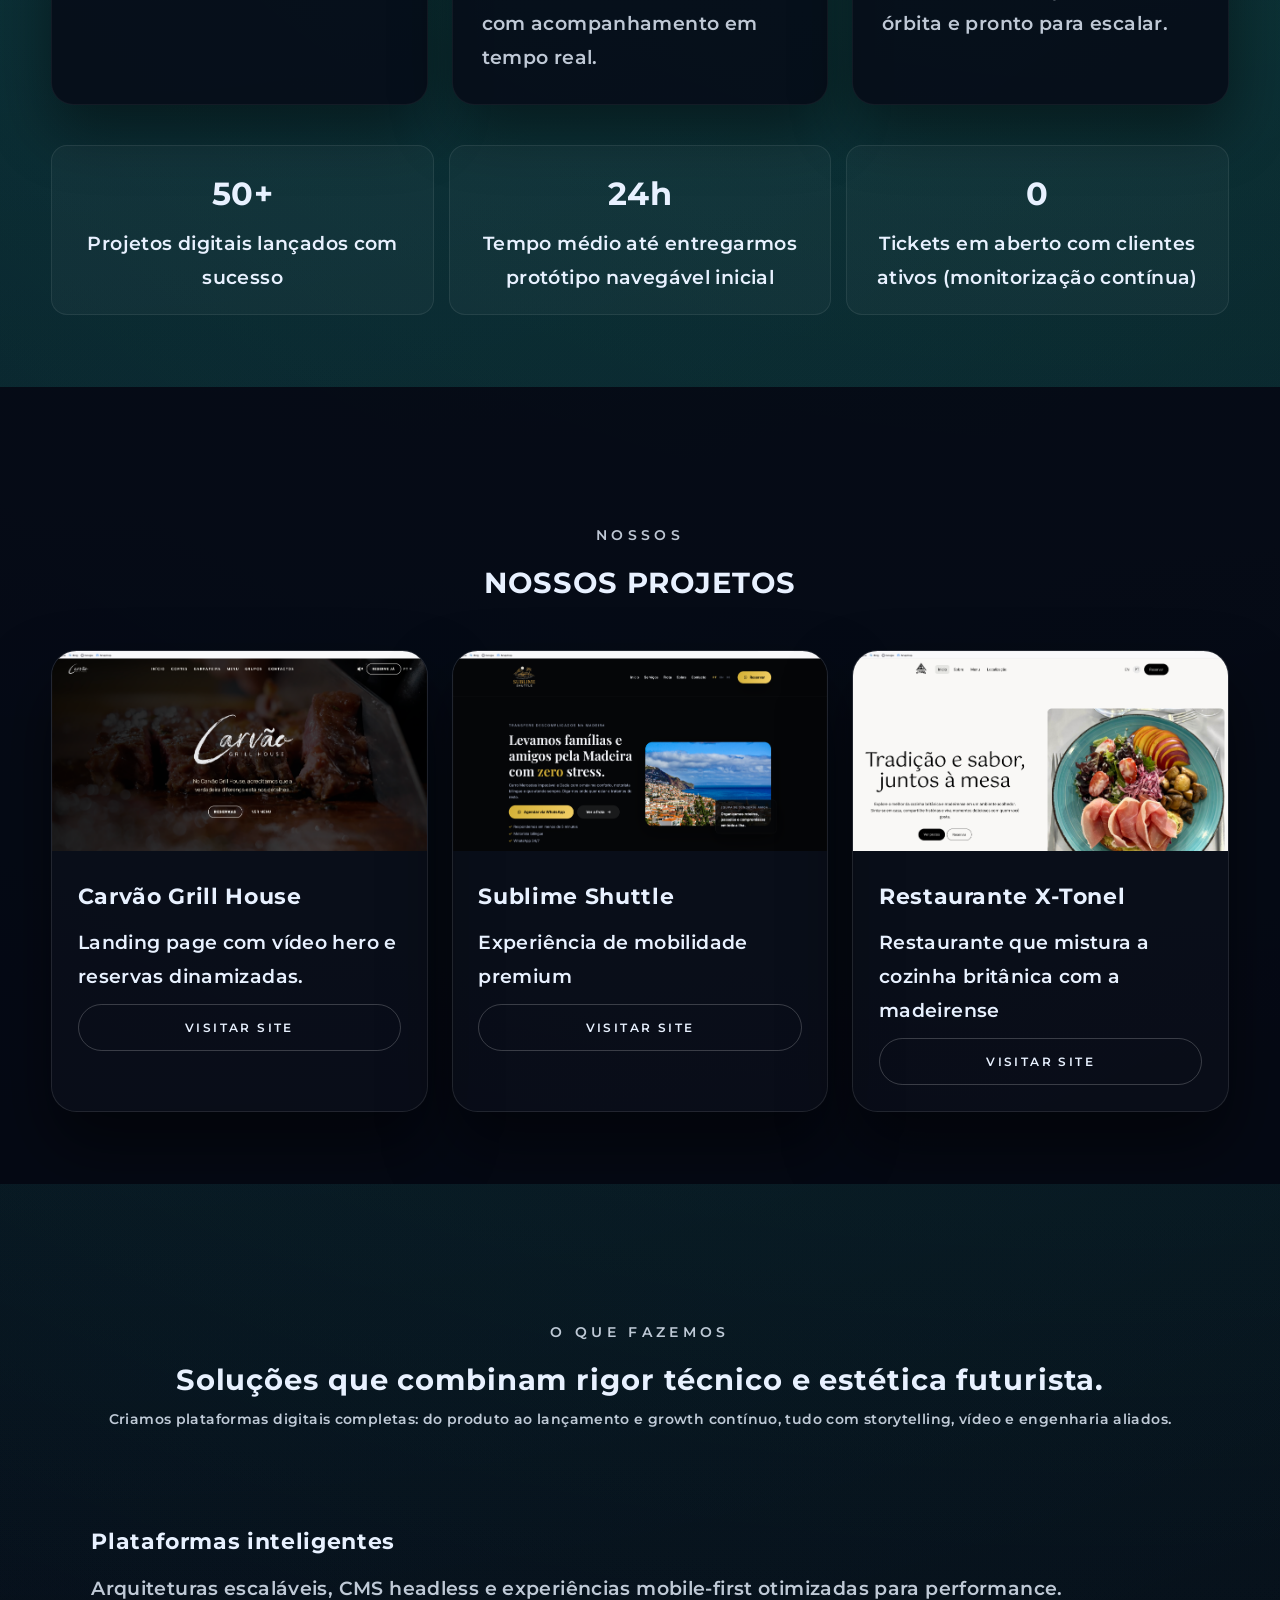
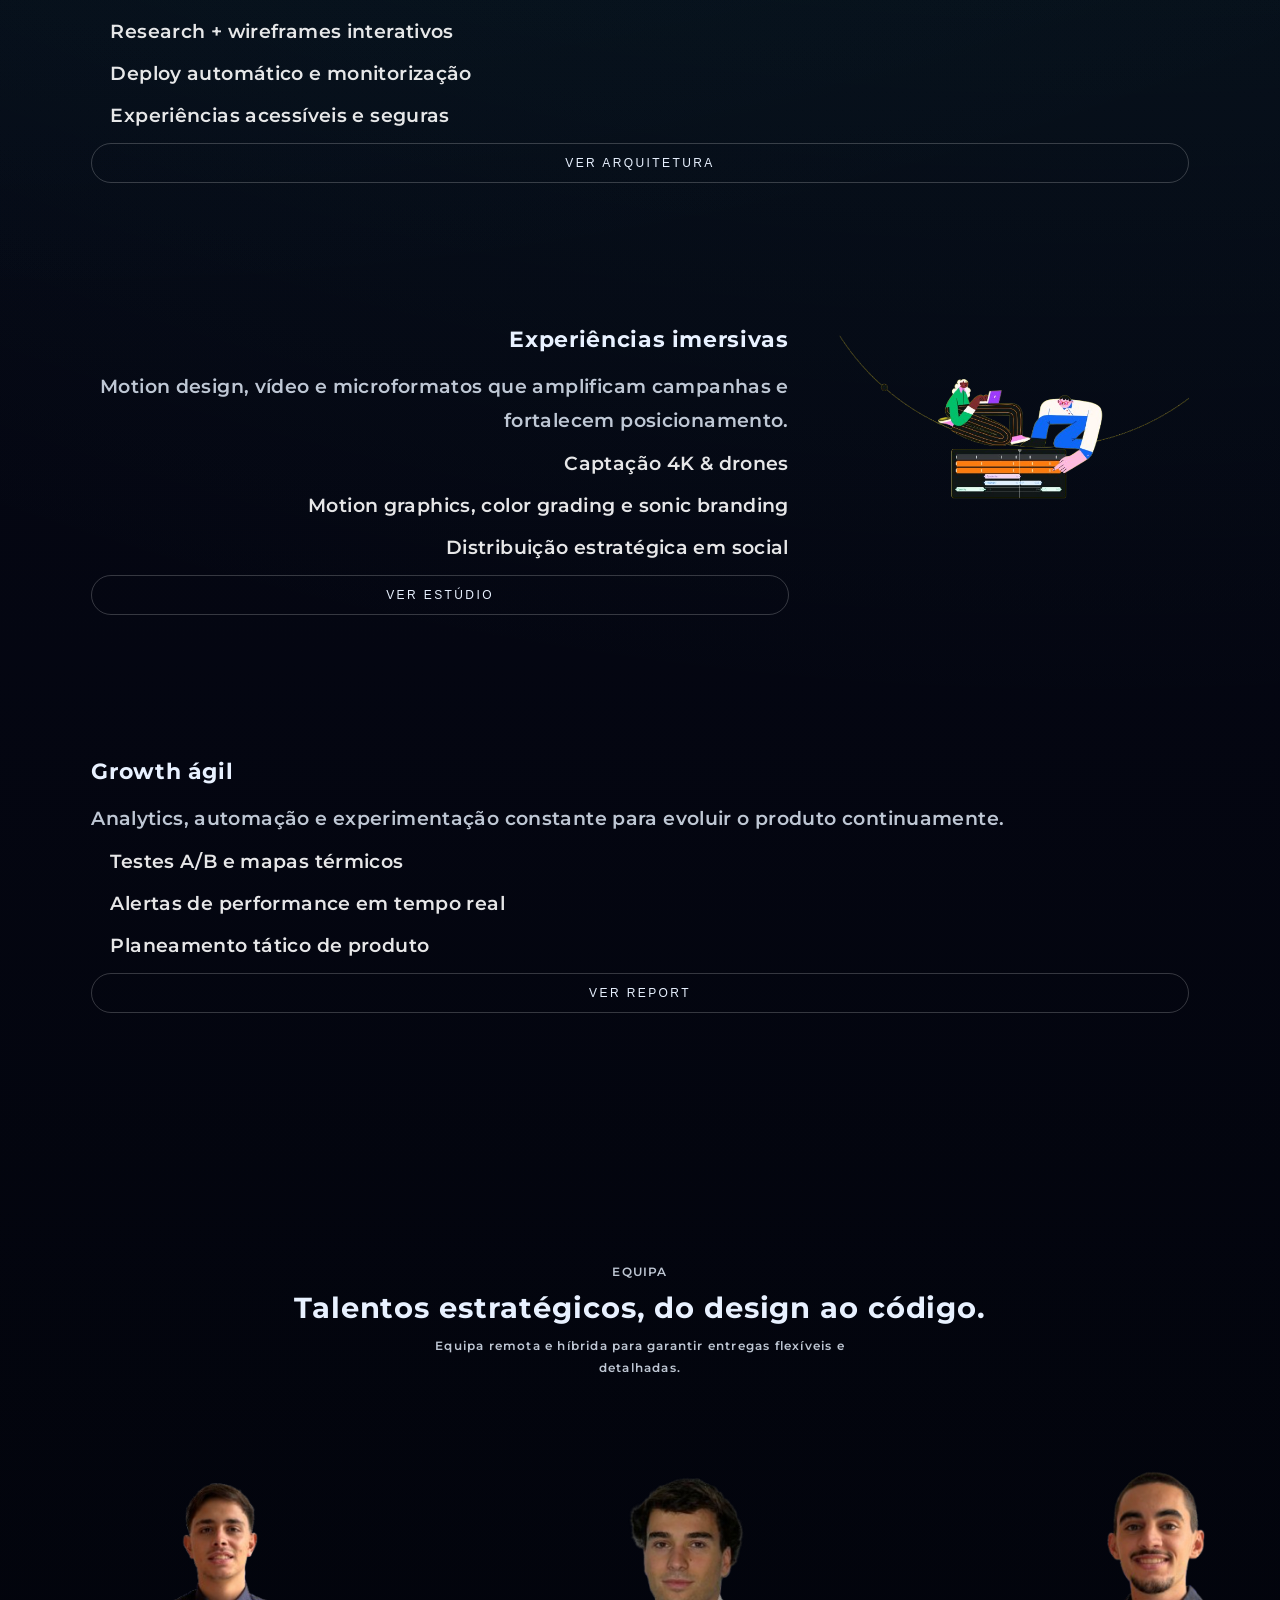
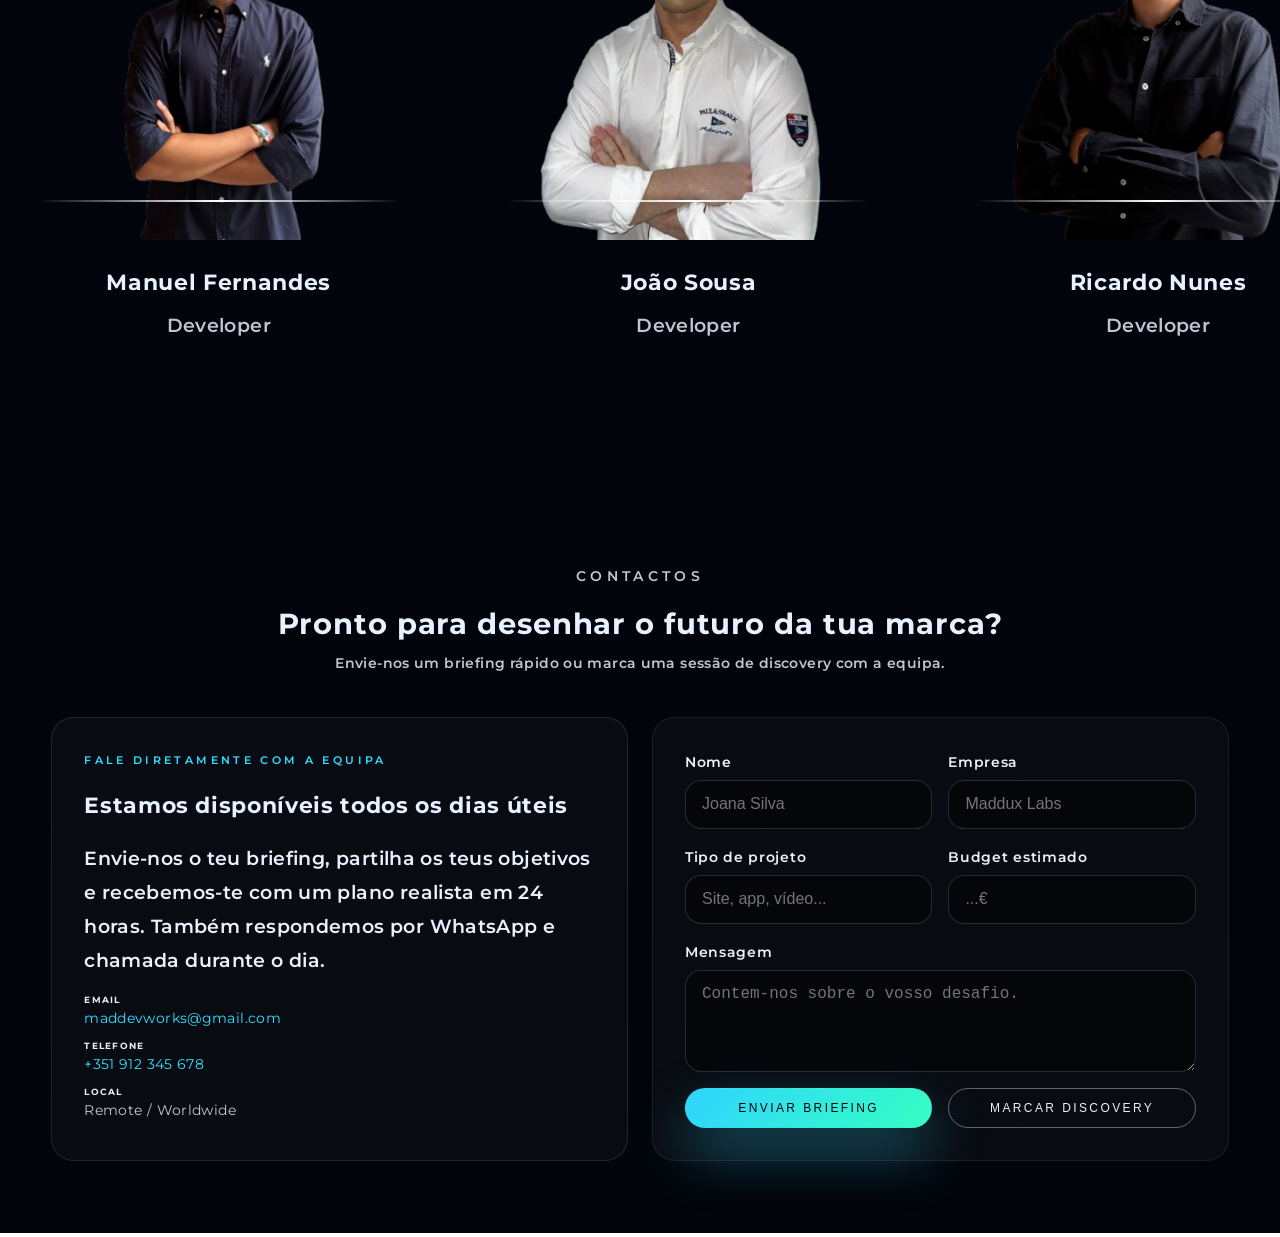
==== commit 31d6c4a0: "update portfolio" ====
--- a/index.html
+++ b/index.html
@@ -200,7 +200,7 @@
             <article class="project-card">
               <img
                 src="assets/images/screen2.png"
-                alt="Lion Voyage"
+                alt="Sublime Shuttle"
                 loading="lazy"
               />
               <div class="project-card__body">
--- a/assets/css/novo.css
+++ b/assets/css/novo.css
@@ -74,6 +74,7 @@
   transition: background 0.35s ease, border-color 0.35s ease, box-shadow 0.35s ease, transform 0.35s ease;
   transform: translateY(0);
   width: 100%;
+  box-sizing: border-box;
 }
 
 .header--scrolled {
@@ -441,7 +442,7 @@
 .animated-section {
   opacity: 0;
   transform: translateY(48px);
-  transition: opacity 0.95s ease, transform 0.95s ease;
+  transition: opacity 0.6s ease, transform 0.6s ease;
 }
 
 .animated-section.is-visible {
--- a/assets/css/novo.css
+++ b/assets/css/novo.css
@@ -74,6 +74,7 @@
   transition: background 0.35s ease, border-color 0.35s ease, box-shadow 0.35s ease, transform 0.35s ease;
   transform: translateY(0);
   width: 100%;
+  box-sizing: border-box;
 }
 
 .header--scrolled {
@@ -441,7 +442,7 @@
 .animated-section {
   opacity: 0;
   transform: translateY(48px);
-  transition: opacity 0.95s ease, transform 0.95s ease;
+  transition: opacity 0.6s ease, transform 0.6s ease;
 }
 
 .animated-section.is-visible {
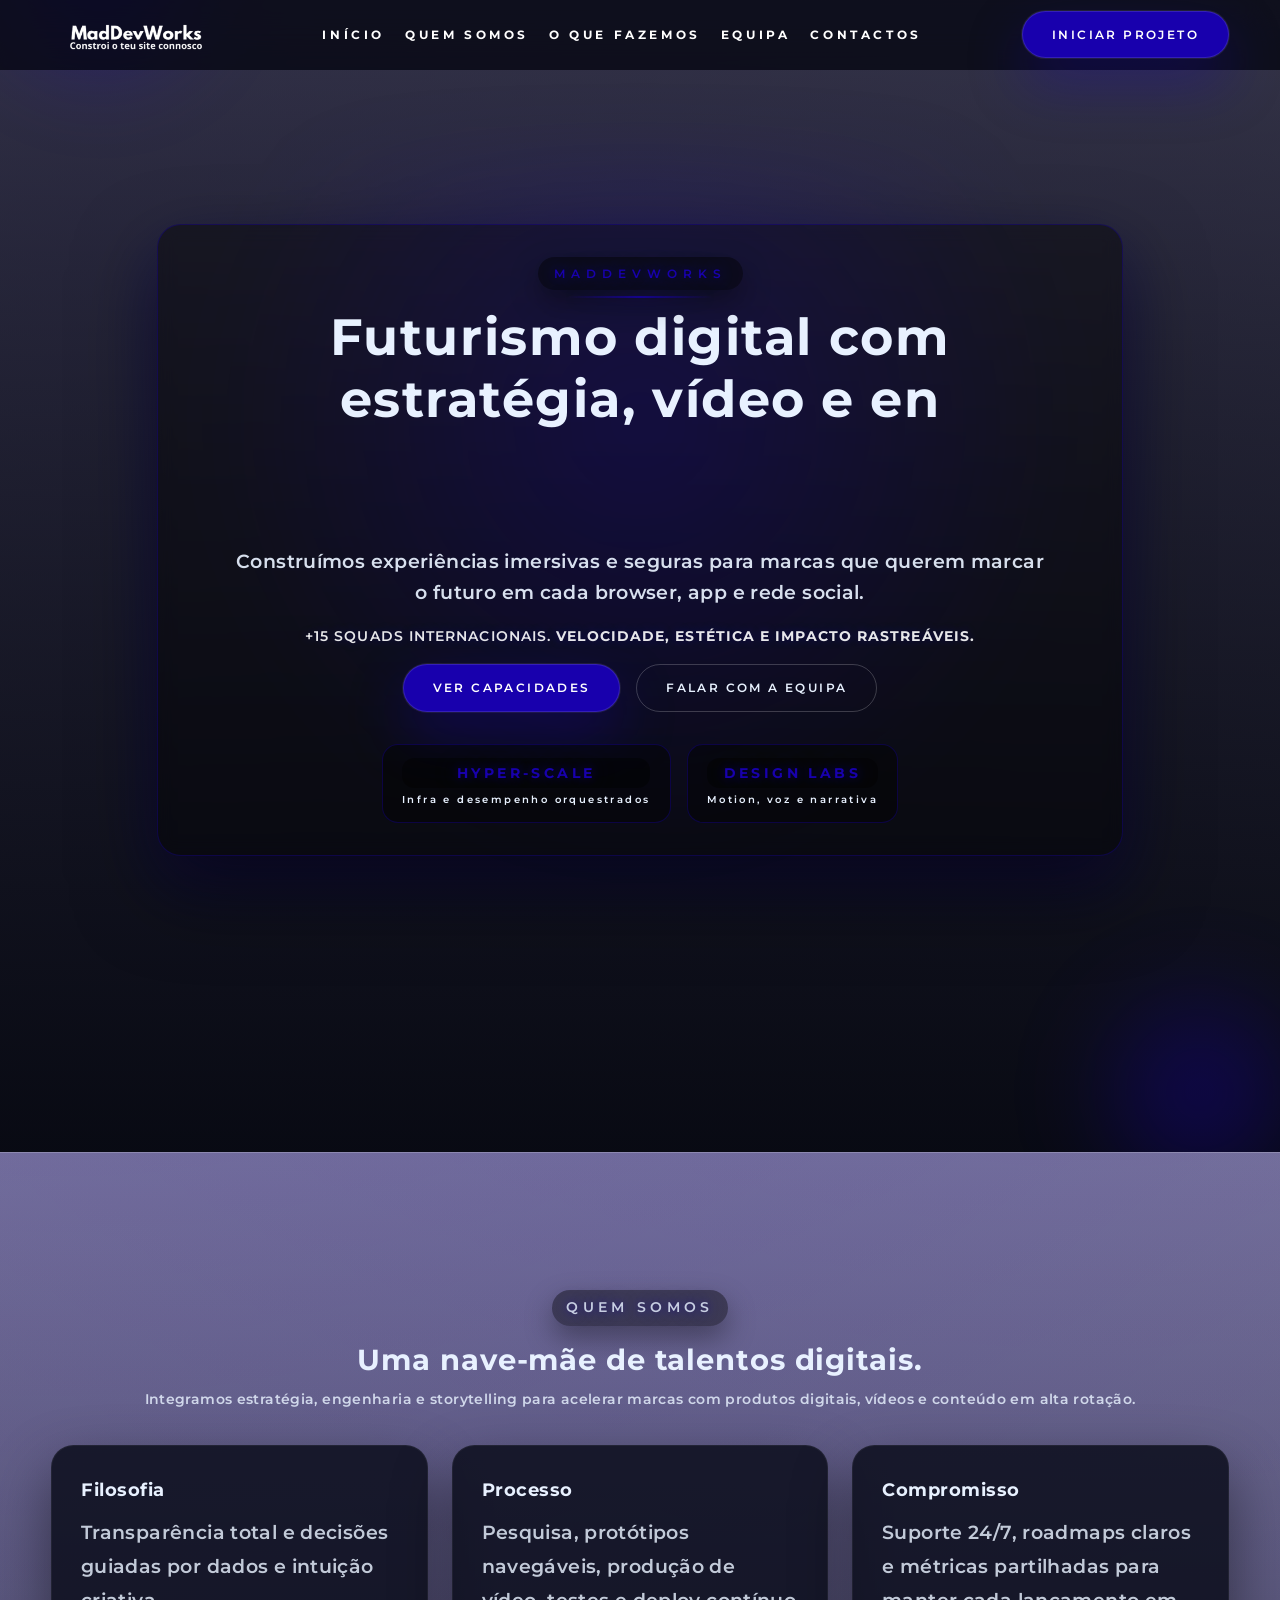
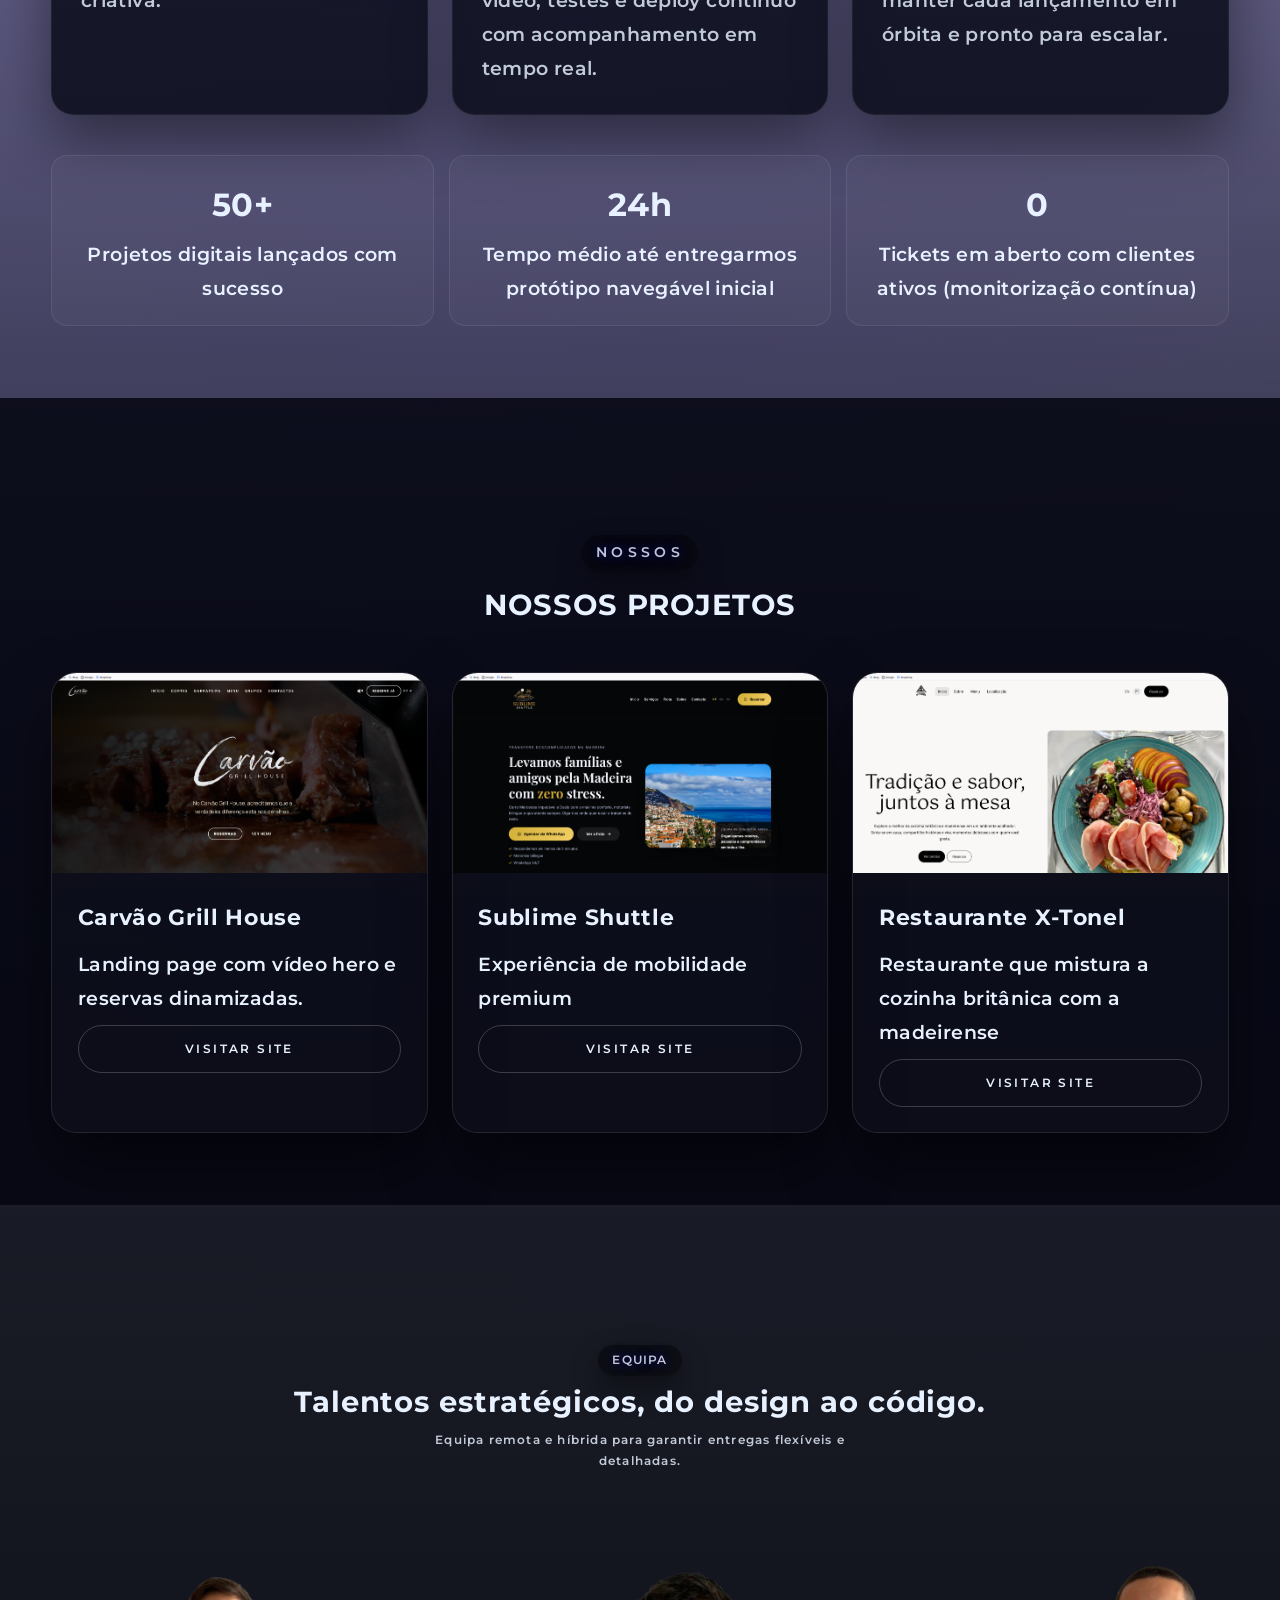
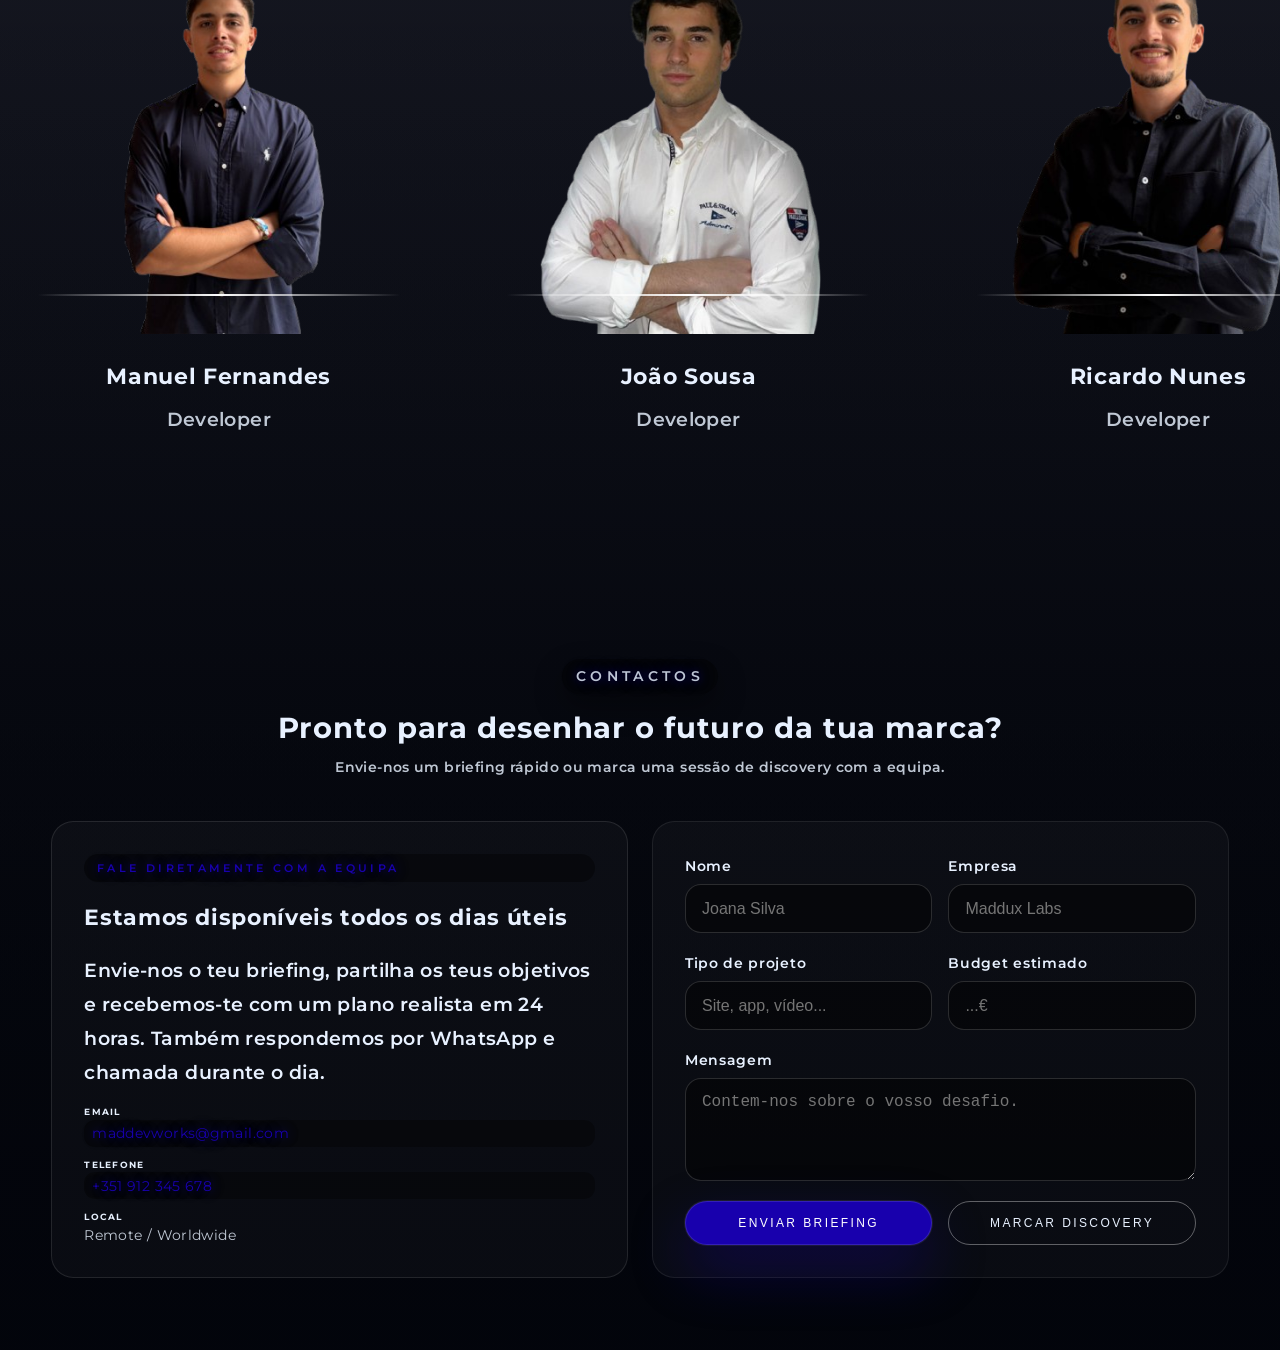
==== commit 08ca0120: "update" ====
--- a/index.html
+++ b/index.html
@@ -15,8 +15,8 @@
       href="https://fonts.googleapis.com/css2?family=Epilogue:wght@400;500;600;700&family=Space+Grotesk:wght@400;500;600&display=swap"
       rel="stylesheet"
     />
-    <link rel="preload" href="assets/css/novo.css" as="style" />
-    <link rel="stylesheet" href="assets/css/novo.css" />
+    <link rel="preload" href="assets/css/novo.css?v=2" as="style" />
+    <link rel="stylesheet" href="assets/css/novo.css?v=2" />
     <link
       rel="stylesheet"
       href="https://cdnjs.cloudflare.com/ajax/libs/font-awesome/6.6.1/css/all.min.css"
@@ -236,71 +236,7 @@
           </div>
         </section>
 
-        <section class="services animated-section" id="servicos">
-          <div class="section-heading">
-            <p class="eyebrow">O que fazemos</p>
-            <h2>Soluções que combinam rigor técnico e estética futurista.</h2>
-            <p>
-              Criamos plataformas digitais completas: do produto ao lançamento e
-              growth contínuo, tudo com storytelling, vídeo e engenharia aliados.
-            </p>
-          </div>
-          <div class="service-stack">
-            <article class="service-card service-card--right">
-              <div class="service-card__content">
-                <div class="" aria-hidden="true"></div>
-                <h3>Plataformas inteligentes</h3>
-                <p>
-                  Arquiteturas escaláveis, CMS headless e experiências
-                  mobile-first otimizadas para performance.
-                </p>
-                <ul>
-                  <li>Research + wireframes interativos</li>
-                  <li>Deploy automático e monitorização</li>
-                  <li>Experiências acessíveis e seguras</li>
-                </ul>
-                <button class="button button--ghost" type="button">Ver arquitetura</button>
-              </div>
-              
-            </article>
-            <article class="service-card service-card--left">
-              <div class="service-card__visual">
-                <img src="assets/images/motiondesign.png" alt="Experiências imersivas" loading="lazy" />
-              </div>
-              <div class="service-card__content">
-                <div class="" aria-hidden="true"></div>
-                <h3>Experiências imersivas</h3>
-                <p>
-                  Motion design, vídeo e microformatos que amplificam campanhas e
-                  fortalecem posicionamento.
-                </p>
-                <ul>
-                  <li>Captação 4K & drones</li>
-                  <li>Motion graphics, color grading e sonic branding</li>
-                  <li>Distribuição estratégica em social</li>
-                </ul>
-                <button class="button button--ghost" type="button">Ver estúdio</button>
-              </div>
-            </article>
-            <article class="service-card service-card--right">
-              <div class="service-card__content">
-                <div class="" aria-hidden="true"></div>
-                <h3>Growth ágil</h3>
-                <p>
-                  Analytics, automação e experimentação constante para evoluir o
-                  produto continuamente.
-                </p>
-                <ul>
-                  <li>Testes A/B e mapas térmicos</li>
-                  <li>Alertas de performance em tempo real</li>
-                  <li>Planeamento tático de produto</li>
-                </ul>
-                <button class="button button--ghost" type="button">Ver report</button>
-              </div>
-              
-            </article>
-          </div>
-        </section>
+
 
         <section class="team animated-section" id="equipa">
           <div class="section-heading">
--- a/assets/css/novo.css
+++ b/assets/css/novo.css
@@ -2,9 +2,9 @@
 
 :root {
   --ink: #01030d;
-  --aqua: #2fe0ff;
-  --emerald: #35ffc2;
-  --flare: #a0ffcf;
+  --aqua: #1800ad;
+  --emerald: #1800ad;
+  --flare: #1800ad;
   --pearl: #e8f1ff;
   --smoke: rgba(255, 255, 255, 0.06);
   --muted: rgba(232, 241, 255, 0.82);
@@ -24,9 +24,9 @@
   font-weight: 600;
   font-size: 1.18rem;
   line-height: 1.8;
-  background: radial-gradient(circle at 5% 5%, rgba(47, 224, 255, 0.15), transparent 55%),
-    radial-gradient(circle at 85% 10%, rgba(53, 255, 194, 0.18), transparent 60%),
-    linear-gradient(180deg, #01030d 0%, #050714 55%, #000207 100%);
+  background: radial-gradient(circle at 5% 5%, rgba(24, 0, 173, 0.22), transparent 55%),
+    radial-gradient(circle at 85% 10%, rgba(24, 0, 173, 0.16), transparent 60%),
+    linear-gradient(180deg, rgba(24, 0, 173, 0.12) 0%, rgba(5, 7, 20, 0.9) 55%, #000207 100%);
   color: var(--pearl);
   letter-spacing: 0.02em;
 }
@@ -264,9 +264,10 @@
 }
 
 .button--primary {
-  background: linear-gradient(135deg, #2fd4ff, #35ffc2);
-  color: #030712;
-  box-shadow: 0 25px 55px rgba(47, 224, 255, 0.35);
+  background: #1800ad;
+  color: #fff;
+  box-shadow: 0 25px 55px rgba(24, 0, 173, 0.35), 0 0 0 1px rgba(255, 255, 255, 0.08);
+  border: 1px solid rgba(255, 255, 255, 0.12);
 }
 
 .button--ghost {
@@ -277,6 +278,7 @@
 
 .button:hover {
   transform: translateY(-2px);
+  box-shadow: 0 28px 60px rgba(24, 0, 173, 0.4), 0 0 0 1px rgba(255, 255, 255, 0.16);
 }
 
 .hero {
@@ -320,13 +322,13 @@
 }
 
 .hero__shape--one {
-  background: radial-gradient(circle, rgba(47, 224, 255, 0.9), transparent 60%);
+  background: radial-gradient(circle, rgba(24, 0, 173, 0.88), transparent 60%);
   top: -120px;
   left: -60px;
 }
 
 .hero__shape--two {
-  background: radial-gradient(circle, rgba(53, 255, 194, 0.85), transparent 60%);
+  background: radial-gradient(circle, rgba(24, 0, 173, 0.72), transparent 60%);
   bottom: -100px;
   right: -80px;
 }
@@ -341,15 +343,48 @@
   gap: 1rem;
   align-items: center;
   text-align: center;
-}
-
-
+  padding: clamp(1.4rem, 2.5vw, 2rem);
+  background: rgba(0, 0, 0, 0.42);
+  border: 1px solid rgba(24, 0, 173, 0.35);
+  border-radius: 1.5rem;
+  box-shadow: 0 35px 80px rgba(0, 0, 0, 0.55), 0 25px 60px rgba(24, 0, 173, 0.25);
+  backdrop-filter: blur(8px);
+}
+
+/* subtle glow behind the hero card */
+.hero__content::before {
+  content: '';
+  position: absolute;
+  inset: -12%;
+  background: radial-gradient(circle at 50% 35%, rgba(24, 0, 173, 0.25), transparent 55%);
+  z-index: -1;
+  filter: blur(35px);
+}
 
 .hero__eyebrow {
   font-size: 0.75rem;
   letter-spacing: 0.5em;
   text-transform: uppercase;
   color: var(--emerald);
+  display: inline-flex;
+  align-items: center;
+  padding: 0.35rem 1rem;
+  border-radius: 999px;
+  background: rgba(0, 0, 0, 0.45);
+  box-shadow: 0 12px 28px rgba(0, 0, 0, 0.35);
+  text-shadow: 0 0 12px rgba(24, 0, 173, 0.6), 0 0 24px rgba(24, 0, 173, 0.35);
+  position: relative;
+}
+
+.hero__eyebrow::after {
+  content: '';
+  position: absolute;
+  height: 2px;
+  width: 70%;
+  bottom: -8px;
+  left: 15%;
+  background: linear-gradient(90deg, transparent, rgba(24, 0, 173, 0.75), transparent);
+  filter: drop-shadow(0 0 8px rgba(24, 0, 173, 0.6));
 }
 
 .hero__content h1 {
@@ -361,14 +396,16 @@
 .hero__lead {
   font-size: 1.2rem;
   line-height: 1.6;
-  color: var(--muted);
+  color: rgba(232, 241, 255, 0.92);
+  max-width: 820px;
 }
 
 .hero__detail {
   font-size: 0.85rem;
   letter-spacing: 0.08em;
   text-transform: uppercase;
-  color: rgba(255, 255, 255, 0.85);
+  color: rgba(255, 255, 255, 0.9);
+  text-shadow: 0 0 8px rgba(24, 0, 173, 0.35);
 }
 
 @media (max-width: 640px) {
@@ -420,8 +457,8 @@
   gap: 0.15rem;
   padding: 0.8rem 1.2rem;
   border-radius: 1rem;
-  background: rgba(255, 255, 255, 0.06);
-  border: 1px solid var(--border);
+  background: rgba(0, 0, 0, 0.4);
+  border: 1px solid rgba(24, 0, 173, 0.35);
   font-size: 0.75rem;
   letter-spacing: 0.2em;
 }
@@ -431,6 +468,10 @@
   letter-spacing: 0.25em;
   text-transform: uppercase;
   color: var(--flare);
+  text-shadow: 0 0 12px rgba(24, 0, 173, 0.55), 0 0 28px rgba(24, 0, 173, 0.35);
+  background: rgba(0, 0, 0, 0.4);
+  padding: 0.2rem 0.55rem;
+  border-radius: 0.75rem;
 }
 
 .section-heading {
@@ -472,6 +513,13 @@
   font-size: 0.75rem;
   color: var(--emerald);
   margin-bottom: 0.5rem;
+  text-shadow: 0 0 10px rgba(24, 0, 173, 0.6), 0 0 22px rgba(24, 0, 173, 0.32);
+  display: inline-flex;
+  align-items: center;
+  padding: 0.3rem 0.9rem;
+  border-radius: 999px;
+  background: rgba(0, 0, 0, 0.42);
+  box-shadow: 0 12px 28px rgba(0, 0, 0, 0.35);
 }
 
 .section-content {
@@ -635,7 +683,7 @@
   width: 64px;
   height: 64px;
   border-radius: 1rem;
-  background: linear-gradient(180deg, var(--cerulean), rgba(48, 235, 255, 0.6));
+  background: #1800ad;
   box-shadow: 0 20px 40px rgba(0, 0, 0, 0.45);
 }
 
@@ -826,6 +874,8 @@
   border: 1px solid var(--cerulean);
   border-radius: 999px;
   padding: 0.3rem 0.9rem;
+  text-shadow: 0 0 10px rgba(24, 0, 173, 0.5), 0 0 20px rgba(24, 0, 173, 0.3);
+  background: rgba(0, 0, 0, 0.35);
 }
 
 
@@ -858,6 +908,11 @@
   text-transform: uppercase;
   font-size: 0.7rem;
   color: var(--aqua);
+  text-shadow: 0 0 10px rgba(24, 0, 173, 0.55), 0 0 22px rgba(24, 0, 173, 0.3);
+  display: inline-flex;
+  padding: 0.25rem 0.8rem;
+  border-radius: 999px;
+  background: rgba(0, 0, 0, 0.4);
 }
 
 .contact__chips {
@@ -885,6 +940,10 @@
 
 .contact__chips a {
   color: var(--aqua);
+  text-shadow: 0 0 10px rgba(24, 0, 173, 0.5), 0 0 18px rgba(24, 0, 173, 0.28);
+  background: rgba(0, 0, 0, 0.35);
+  padding: 0.2rem 0.5rem;
+  border-radius: 0.65rem;
 }
 
 .contact__form {
@@ -1047,7 +1106,7 @@
   align-items: center;
   justify-content: center;
   padding: clamp(1.5rem, 3vw, 2.5rem);
-  background: #0b1a30;
+  background: linear-gradient(180deg, rgba(24, 0, 173, 0.18), rgba(11, 26, 48, 0.92));
 }
 
 .links-page {
@@ -1145,14 +1204,20 @@
 }
 
 .linktree__link--solid {
-  background: linear-gradient(135deg, #2fd4ff, #5fa8ff);
-  color: #031227;
+  background: #1800ad;
+  color: #fff;
   border-color: rgba(255, 255, 255, 0.3);
   
 }
 
 .linktree__link--solid i {
-  color: #031227;
+  color: #fff;
+}
+
+.linktree__link--solid:hover {
+  background: #1800ad;
+  border-color: rgba(255, 255, 255, 0.4);
+  box-shadow: 0 20px 45px rgba(0, 0, 0, 0.35);
 }
 
 .linktree__social {
--- a/assets/css/novo.css
+++ b/assets/css/novo.css
@@ -2,9 +2,9 @@
 
 :root {
   --ink: #01030d;
-  --aqua: #2fe0ff;
-  --emerald: #35ffc2;
-  --flare: #a0ffcf;
+  --aqua: #1800ad;
+  --emerald: #1800ad;
+  --flare: #1800ad;
   --pearl: #e8f1ff;
   --smoke: rgba(255, 255, 255, 0.06);
   --muted: rgba(232, 241, 255, 0.82);
@@ -24,9 +24,9 @@
   font-weight: 600;
   font-size: 1.18rem;
   line-height: 1.8;
-  background: radial-gradient(circle at 5% 5%, rgba(47, 224, 255, 0.15), transparent 55%),
-    radial-gradient(circle at 85% 10%, rgba(53, 255, 194, 0.18), transparent 60%),
-    linear-gradient(180deg, #01030d 0%, #050714 55%, #000207 100%);
+  background: radial-gradient(circle at 5% 5%, rgba(24, 0, 173, 0.22), transparent 55%),
+    radial-gradient(circle at 85% 10%, rgba(24, 0, 173, 0.16), transparent 60%),
+    linear-gradient(180deg, rgba(24, 0, 173, 0.12) 0%, rgba(5, 7, 20, 0.9) 55%, #000207 100%);
   color: var(--pearl);
   letter-spacing: 0.02em;
 }
@@ -264,9 +264,10 @@
 }
 
 .button--primary {
-  background: linear-gradient(135deg, #2fd4ff, #35ffc2);
-  color: #030712;
-  box-shadow: 0 25px 55px rgba(47, 224, 255, 0.35);
+  background: #1800ad;
+  color: #fff;
+  box-shadow: 0 25px 55px rgba(24, 0, 173, 0.35), 0 0 0 1px rgba(255, 255, 255, 0.08);
+  border: 1px solid rgba(255, 255, 255, 0.12);
 }
 
 .button--ghost {
@@ -277,6 +278,7 @@
 
 .button:hover {
   transform: translateY(-2px);
+  box-shadow: 0 28px 60px rgba(24, 0, 173, 0.4), 0 0 0 1px rgba(255, 255, 255, 0.16);
 }
 
 .hero {
@@ -320,13 +322,13 @@
 }
 
 .hero__shape--one {
-  background: radial-gradient(circle, rgba(47, 224, 255, 0.9), transparent 60%);
+  background: radial-gradient(circle, rgba(24, 0, 173, 0.88), transparent 60%);
   top: -120px;
   left: -60px;
 }
 
 .hero__shape--two {
-  background: radial-gradient(circle, rgba(53, 255, 194, 0.85), transparent 60%);
+  background: radial-gradient(circle, rgba(24, 0, 173, 0.72), transparent 60%);
   bottom: -100px;
   right: -80px;
 }
@@ -341,15 +343,48 @@
   gap: 1rem;
   align-items: center;
   text-align: center;
-}
-
-
+  padding: clamp(1.4rem, 2.5vw, 2rem);
+  background: rgba(0, 0, 0, 0.42);
+  border: 1px solid rgba(24, 0, 173, 0.35);
+  border-radius: 1.5rem;
+  box-shadow: 0 35px 80px rgba(0, 0, 0, 0.55), 0 25px 60px rgba(24, 0, 173, 0.25);
+  backdrop-filter: blur(8px);
+}
+
+/* subtle glow behind the hero card */
+.hero__content::before {
+  content: '';
+  position: absolute;
+  inset: -12%;
+  background: radial-gradient(circle at 50% 35%, rgba(24, 0, 173, 0.25), transparent 55%);
+  z-index: -1;
+  filter: blur(35px);
+}
 
 .hero__eyebrow {
   font-size: 0.75rem;
   letter-spacing: 0.5em;
   text-transform: uppercase;
   color: var(--emerald);
+  display: inline-flex;
+  align-items: center;
+  padding: 0.35rem 1rem;
+  border-radius: 999px;
+  background: rgba(0, 0, 0, 0.45);
+  box-shadow: 0 12px 28px rgba(0, 0, 0, 0.35);
+  text-shadow: 0 0 12px rgba(24, 0, 173, 0.6), 0 0 24px rgba(24, 0, 173, 0.35);
+  position: relative;
+}
+
+.hero__eyebrow::after {
+  content: '';
+  position: absolute;
+  height: 2px;
+  width: 70%;
+  bottom: -8px;
+  left: 15%;
+  background: linear-gradient(90deg, transparent, rgba(24, 0, 173, 0.75), transparent);
+  filter: drop-shadow(0 0 8px rgba(24, 0, 173, 0.6));
 }
 
 .hero__content h1 {
@@ -361,14 +396,16 @@
 .hero__lead {
   font-size: 1.2rem;
   line-height: 1.6;
-  color: var(--muted);
+  color: rgba(232, 241, 255, 0.92);
+  max-width: 820px;
 }
 
 .hero__detail {
   font-size: 0.85rem;
   letter-spacing: 0.08em;
   text-transform: uppercase;
-  color: rgba(255, 255, 255, 0.85);
+  color: rgba(255, 255, 255, 0.9);
+  text-shadow: 0 0 8px rgba(24, 0, 173, 0.35);
 }
 
 @media (max-width: 640px) {
@@ -420,8 +457,8 @@
   gap: 0.15rem;
   padding: 0.8rem 1.2rem;
   border-radius: 1rem;
-  background: rgba(255, 255, 255, 0.06);
-  border: 1px solid var(--border);
+  background: rgba(0, 0, 0, 0.4);
+  border: 1px solid rgba(24, 0, 173, 0.35);
   font-size: 0.75rem;
   letter-spacing: 0.2em;
 }
@@ -431,6 +468,10 @@
   letter-spacing: 0.25em;
   text-transform: uppercase;
   color: var(--flare);
+  text-shadow: 0 0 12px rgba(24, 0, 173, 0.55), 0 0 28px rgba(24, 0, 173, 0.35);
+  background: rgba(0, 0, 0, 0.4);
+  padding: 0.2rem 0.55rem;
+  border-radius: 0.75rem;
 }
 
 .section-heading {
@@ -472,6 +513,13 @@
   font-size: 0.75rem;
   color: var(--emerald);
   margin-bottom: 0.5rem;
+  text-shadow: 0 0 10px rgba(24, 0, 173, 0.6), 0 0 22px rgba(24, 0, 173, 0.32);
+  display: inline-flex;
+  align-items: center;
+  padding: 0.3rem 0.9rem;
+  border-radius: 999px;
+  background: rgba(0, 0, 0, 0.42);
+  box-shadow: 0 12px 28px rgba(0, 0, 0, 0.35);
 }
 
 .section-content {
@@ -635,7 +683,7 @@
   width: 64px;
   height: 64px;
   border-radius: 1rem;
-  background: linear-gradient(180deg, var(--cerulean), rgba(48, 235, 255, 0.6));
+  background: #1800ad;
   box-shadow: 0 20px 40px rgba(0, 0, 0, 0.45);
 }
 
@@ -826,6 +874,8 @@
   border: 1px solid var(--cerulean);
   border-radius: 999px;
   padding: 0.3rem 0.9rem;
+  text-shadow: 0 0 10px rgba(24, 0, 173, 0.5), 0 0 20px rgba(24, 0, 173, 0.3);
+  background: rgba(0, 0, 0, 0.35);
 }
 
 
@@ -858,6 +908,11 @@
   text-transform: uppercase;
   font-size: 0.7rem;
   color: var(--aqua);
+  text-shadow: 0 0 10px rgba(24, 0, 173, 0.55), 0 0 22px rgba(24, 0, 173, 0.3);
+  display: inline-flex;
+  padding: 0.25rem 0.8rem;
+  border-radius: 999px;
+  background: rgba(0, 0, 0, 0.4);
 }
 
 .contact__chips {
@@ -885,6 +940,10 @@
 
 .contact__chips a {
   color: var(--aqua);
+  text-shadow: 0 0 10px rgba(24, 0, 173, 0.5), 0 0 18px rgba(24, 0, 173, 0.28);
+  background: rgba(0, 0, 0, 0.35);
+  padding: 0.2rem 0.5rem;
+  border-radius: 0.65rem;
 }
 
 .contact__form {
@@ -1047,7 +1106,7 @@
   align-items: center;
   justify-content: center;
   padding: clamp(1.5rem, 3vw, 2.5rem);
-  background: #0b1a30;
+  background: linear-gradient(180deg, rgba(24, 0, 173, 0.18), rgba(11, 26, 48, 0.92));
 }
 
 .links-page {
@@ -1145,14 +1204,20 @@
 }
 
 .linktree__link--solid {
-  background: linear-gradient(135deg, #2fd4ff, #5fa8ff);
-  color: #031227;
+  background: #1800ad;
+  color: #fff;
   border-color: rgba(255, 255, 255, 0.3);
   
 }
 
 .linktree__link--solid i {
-  color: #031227;
+  color: #fff;
+}
+
+.linktree__link--solid:hover {
+  background: #1800ad;
+  border-color: rgba(255, 255, 255, 0.4);
+  box-shadow: 0 20px 45px rgba(0, 0, 0, 0.35);
 }
 
 .linktree__social {
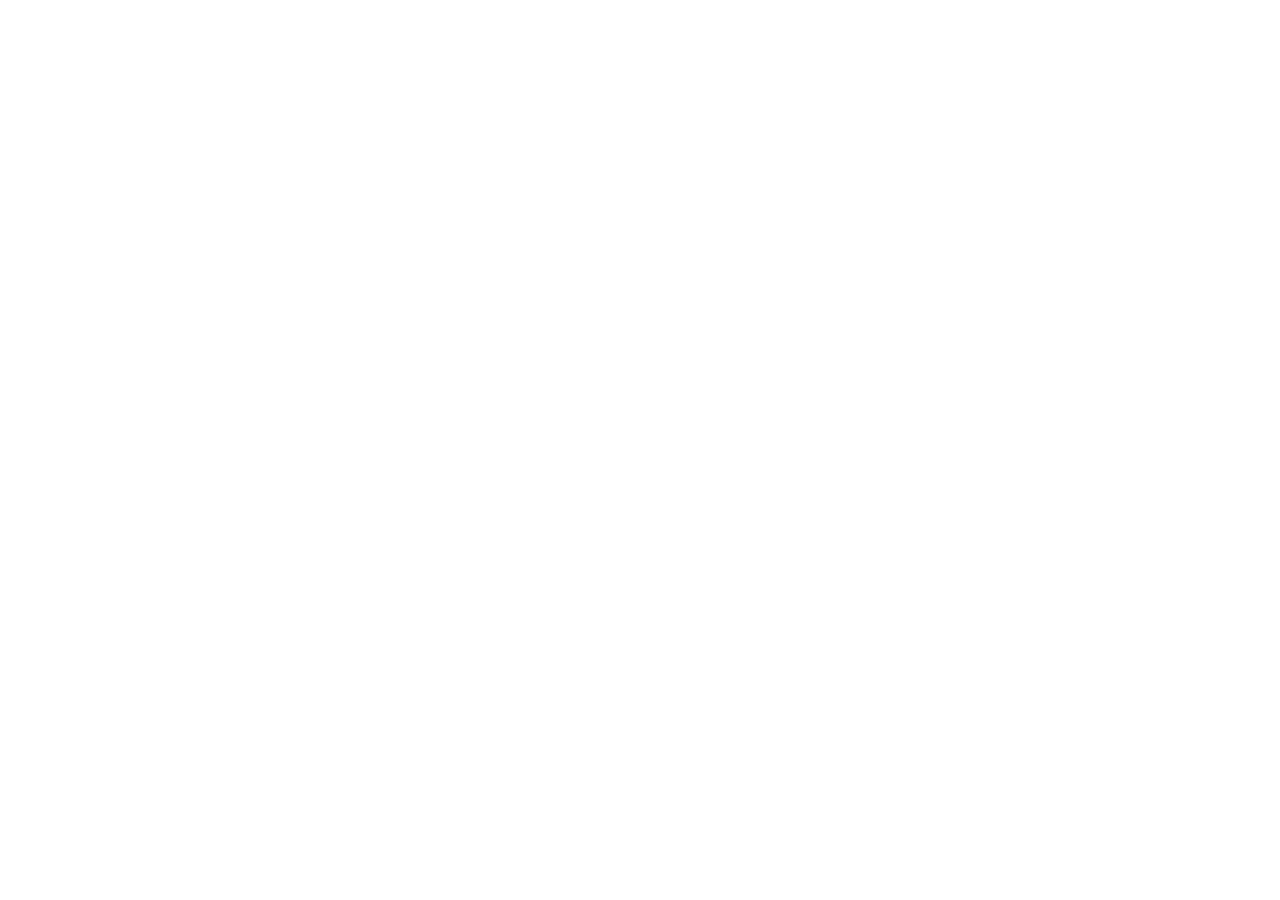
==== commit 0c6e0a39: "update" ====
--- a/index.html
+++ b/index.html
@@ -1,670 +1,23 @@
 <!DOCTYPE html>
-<html lang="pt-PT">
+<html lang="pt">
   <head>
-    <meta charset="utf-8" />
-    <title>MadDevWorks — Futuro digital com estratégia e vídeo</title>
-    <meta name="viewport" content="width=device-width, initial-scale=1" />
-    <meta
-      name="description"
-      content="MadDevWorks cria experiências digitais futuristas com tecnologia, vídeo e estratégia para empresas que querem avançar com impacto."
-    />
+    <meta charset="UTF-8" />
+    <meta name="viewport" content="width=device-width, initial-scale=1.0" />
+    <title>MadDevWorks - Constrói o teu site connosco</title>
+    <meta name="description" content="MadDevWorks - Criamos websites à tua medida. Desenvolvimento web, produção de vídeos e fotos, e gestão de redes sociais." />
+    <meta name="author" content="MadDevWorks" />
+    <meta name="robots" content="index, follow" />
+    <link rel="canonical" href="https://maddevworks.com" />
 
-    <link rel="preconnect" href="https://fonts.googleapis.com" />
-    <link rel="preconnect" href="https://fonts.gstatic.com" crossorigin />
-    <link
-      href="https://fonts.googleapis.com/css2?family=Epilogue:wght@400;500;600;700&family=Space+Grotesk:wght@400;500;600&display=swap"
-      rel="stylesheet"
-    />
-    <link rel="preload" href="assets/css/novo.css?v=2" as="style" />
-    <link rel="stylesheet" href="assets/css/novo.css?v=2" />
-    <link
-      rel="stylesheet"
-      href="https://cdnjs.cloudflare.com/ajax/libs/font-awesome/6.6.1/css/all.min.css"
-    />
-    <link rel="preload" href="assets/images/intro1-poster.jpg" as="image" />
-    <link rel="icon" href="assets/images/favicon.png" type="image/png" />
-    <link rel="apple-touch-icon" href="assets/images/favicon.png" />
+    <meta property="og:title" content="MadDevWorks - Constrói o teu site connosco" />
+    <meta property="og:description" content="Criamos websites à tua medida. Desenvolvimento web, produção de vídeos e fotos, e gestão de redes sociais." />
+    <meta property="og:type" content="website" />
+
+    <meta name="twitter:card" content="summary_large_image" />
   </head>
+
   <body>
-    <div class="shell">
-      <header class="header">
-        <a href="#inicio" class="brand">
-          <img
-            src="assets/images/logo_header.png"
-            width="180"
-            height="48"
-            alt="MadDevWorks logo"
-            loading="lazy"
-          />
-        </a>
-        <nav class="nav" id="primary-navigation" aria-label="Navegação principal">
-          <a href="#inicio">Início</a>
-          <a href="#quem-somos">Quem somos</a>
-          <a href="#servicos">O que fazemos</a>
-          <a href="#equipa">Equipa</a>
-          <a href="#contacto">Contactos</a>
-        </nav>
-        <button
-          class="header__toggle"
-          type="button"
-          aria-label="Abrir menu"
-          aria-controls="primary-navigation"
-          aria-expanded="false"
-        >
-          <span></span>
-          <span></span>
-        </button>
-        <a href="mailto:maddevworks@gmail.com" class="button button--primary"
-          >Iniciar projeto</a
-        >
-      </header>
-
-      <main>
-        <section class="hero" id="inicio" aria-labelledby="hero-heading">
-          <div class="hero__media" aria-hidden="true">
-            <video
-              class="hero__video"
-              id="heroVideo"
-              src="assets/videos/main.mp4"
-              data-src="assets/videos/main.mp4"
-              autoplay
-              muted
-              loop
-              playsinline
-              preload="auto"
-            ></video>
-            <div class="hero__veil"></div>
-            <div class="hero__shape hero__shape--one"></div>
-            <div class="hero__shape hero__shape--two"></div>
-          </div>
-          <div class="hero__content hero__content--centered">
-            <p class="hero__eyebrow">MadDevWorks</p>
-            <h1 id="hero-heading">
-              Futurismo digital com estratégia, vídeo e engenharia de ponta.
-            </h1>
-            <p class="hero__lead">
-              Construímos experiências imersivas e seguras para marcas que
-              querem marcar o futuro em cada browser, app e rede social.
-            </p>
-            <p class="hero__detail">
-              +15 squads internacionais.
-              <strong>Velocidade, estética e impacto rastreáveis.</strong>
-            </p>
-            <div class="hero__actions">
-              <a href="#servicos" class="button button--primary"
-                >Ver capacidades</a
-              >
-              <a href="#contacto" class="button button--ghost"
-                >Falar com a equipa</a
-              >
-            </div>
-
-            <div class="hero__pillars">
-              <span class="hero__pillar">
-                <strong>Hyper-scale</strong>
-                <small>Infra e desempenho orquestrados</small>
-              </span>
-              <span class="hero__pillar">
-                <strong>Design labs</strong>
-                <small>Motion, voz e narrativa</small>
-              </span>
-            </div>
-          </div>
-        </section>
-
-        <section class="about animated-section" id="quem-somos">
-          <div class="section-heading">
-            <p class="eyebrow">Quem somos</p>
-            <h2>Uma nave-mãe de talentos digitais.</h2>
-            <p>
-              Integramos estratégia, engenharia e storytelling para acelerar
-              marcas com produtos digitais, vídeos e conteúdo em alta rotação.
-            </p>
-          </div>
-          <div class="about__grid">
-            <article>
-              <h3>Filosofia</h3>
-              <p>
-                Transparência total e decisões
-                guiadas por dados e intuição criativa.
-              </p>
-            </article>
-            <article>
-              <h3>Processo</h3>
-              <p>
-                Pesquisa, protótipos navegáveis, produção de vídeo, testes e
-                deploy contínuo com acompanhamento em tempo real.
-              </p>
-            </article>
-            <article>
-              <h3>Compromisso</h3>
-              <p>
-                Suporte 24/7, roadmaps claros e métricas partilhadas para manter
-                cada lançamento em órbita e pronto para escalar.
-              </p>
-            </article>
-          </div>
-          <div class="about__stats">
-            <div>
-              <span>50+</span>
-              <p>Projetos digitais lançados com sucesso</p>
-            </div>
-            <div>
-              <span>24h</span>
-              <p>Tempo médio até entregarmos protótipo navegável inicial</p>
-            </div>
-            <div>
-              <span>0</span>
-              <p>
-                Tickets em aberto com clientes ativos (monitorização contínua)
-              </p>
-            </div>
-          </div>
-          <div class="section__video" aria-hidden="true">
-            <video
-              class="section__video-media"
-              src="assets/videos/main.mp4"
-              autoplay
-              muted
-              loop
-              playsinline
-              preload="auto"
-            ></video>
-          </div>
-        </section>
-
-        <section class="projects animated-section" id="projectos">
-          <div class="section-heading">
-            <p class="eyebrow">Nossos</p>
-            <h2>NOSSOS PROJETOS</h2>
-          </div>
-          <div class="projects__grid">
-            <article class="project-card">
-              <img
-                src="assets/images/screen1.png"
-                alt="Carvão Grill House"
-                loading="lazy"
-              />
-              <div class="project-card__body">
-                <h3>Carvão Grill House</h3>
-                <p>Landing page com vídeo hero e reservas dinamizadas.</p>
-                <a
-                  class="button button--ghost"
-                  href="https://carvaogrillhouse.com"
-                  target="_blank"
-                  rel="noreferrer"
-                  >Visitar site</a
-                >
-              </div>
-            </article>
-            <article class="project-card">
-              <img
-                src="assets/images/screen2.png"
-                alt="Sublime Shuttle"
-                loading="lazy"
-              />
-              <div class="project-card__body">
-                <h3>Sublime Shuttle</h3>
-                <p>Experiência de mobilidade premium</p>
-                <a
-                  class="button button--ghost"
-                  href="https://sublimeshuttle.com"
-                  target="_blank"
-                  rel="noreferrer"
-                  >Visitar site</a
-                >
-              </div>
-            </article>
-            <article class="project-card">
-              <img
-                src="assets/images/screen3.png"
-                alt="Sublime Shuttle"
-                loading="lazy"
-              />
-              <div class="project-card__body">
-                <h3>Restaurante X-Tonel</h3>
-                <p>Restaurante que mistura a cozinha britânica com a madeirense</p>
-                <a
-                  class="button button--ghost"
-                  href="https://sublimeshuttle.example"
-                  target="_blank"
-                  rel="noreferrer"
-                  >Visitar site</a
-                >
-              </div>
-            </article>
-          </div>
-        </section>
-
-
-
-        <section class="team animated-section" id="equipa">
-          <div class="section-heading">
-            <p class="eyebrow">Equipa</p>
-            <h2>Talentos estratégicos, do design ao código.</h2>
-            <p>
-              Equipa remota e híbrida para garantir entregas flexíveis e
-              detalhadas.
-            </p>
-          </div>
-          <div class="team__carousel" aria-label="Equipe MadDevWorks">
-            <div class="team__track">
-              <article class="team__slide">
-                <div class="team__photo">
-                  <img
-                    src="assets/images/manu.jpg"
-                    alt="Manuel Fernandes"
-                    loading="lazy"
-                  />
-                </div>
-                
-                <h3>Manuel Fernandes</h3>
-                <p>Developer</p>
-              </article>
-              <article class="team__slide">
-                <div class="team__photo">
-                  <img
-                    src="assets/images/jbsousa.jpg"
-                    alt="João Sousa"
-                    loading="lazy"
-                  />
-                </div>
-                
-                <h3>João Sousa</h3>
-                <p>Developer</p>
-              </article>
-              <article class="team__slide">
-                <div class="team__photo">
-                  <img
-                    src="assets/images/ricardo.png"
-                    alt="Ricardo Nunes"
-                    loading="lazy"
-                  />
-                </div>
-                
-                <h3>Ricardo Nunes</h3>
-                <p>Developer</p>
-              </article>
-              <article class="team__slide">
-                <div class="team__photo">
-                  <img
-                    src="assets/images/tiago.jpg"
-                    alt="Tiago Freitas"
-                    loading="lazy"
-                  />
-                </div>
-                
-                <h3>Tiago Freitas</h3>
-                <p>Developer</p>
-              </article>
-              <article class="team__slide">
-                <div class="team__photo">
-                  <img
-                    src="assets/images/hugo.jpg"
-                    alt="Hugo Sousa"
-                    loading="lazy"
-                  />
-                </div>
-
-                <h3>Hugo Mendes</h3>
-                <p>
-                 Developer
-                </p>
-              </article>
-              <!-- duplicates for smoother carousel -->
-              <article class="team__slide" aria-hidden="true">
-                <div class="team__photo">
-                  <img src="assets/images/manu.jpg" alt="" loading="lazy" />
-                </div>
-                
-                <h3>Manuel Fernandes</h3>
-                <p>Developer</p>
-              </article>
-              <article class="team__slide" aria-hidden="true">
-                <div class="team__photo">
-                  <img src="assets/images/jbsousa.jpg" alt="" loading="lazy" />
-                </div>
-                
-                <h3>João Sousa</h3>
-                <p>Developer</p>
-              </article>
-              <article class="team__slide" aria-hidden="true">
-                <div class="team__photo">
-                  <img src="assets/images/ricardo.png" alt="" loading="lazy" />
-                </div>
-                
-                <h3>Ricardo Nunes</h3>
-                <p>Developer</p>
-              </article>
-              <article class="team__slide" aria-hidden="true">
-                <div class="team__photo">
-                  <img src="assets/images/tiago.jpg" alt="" loading="lazy" />
-                </div>
-
-                <h3>Tiago Freitas</h3>
-                <p>
-                  Developer
-                </p>
-              </article>
-              <article class="team__slide" aria-hidden="true">
-                <div class="team__photo">
-                  <img src="assets/images/hugo.jpg" alt="" loading="lazy" />
-                </div>
-
-                <h3>Hugo Mendes</h3>
-                <p>Developer
-                </p>
-            </article>
-            <article class="team__slide" aria-hidden="true">
-                <div class="team__photo">
-                  <img src="assets/images/manu.jpg" alt="" loading="lazy" />
-                </div>
-                
-                <h3>Manuel Fernandes</h3>
-                <p>Developer</p>
-              </article>
-              <article class="team__slide" aria-hidden="true">
-                <div class="team__photo">
-                  <img src="assets/images/jbsousa.jpg" alt="" loading="lazy" />
-                </div>
-                
-                <h3>João Sousa</h3>
-                <p>Developer</p>
-              </article>
-              <article class="team__slide" aria-hidden="true">
-                <div class="team__photo">
-                  <img src="assets/images/ricardo.png" alt="" loading="lazy" />
-                </div>
-                
-                <h3>Ricardo Nunes</h3>
-                <p>Developer</p>
-              </article>
-              <article class="team__slide" aria-hidden="true">
-                <div class="team__photo">
-                  <img src="assets/images/tiago.jpg" alt="" loading="lazy" />
-                </div>
-
-                <h3>Tiago Freitas</h3>
-                <p>
-                  Developer
-                </p>
-              </article>
-              <article class="team__slide" aria-hidden="true">
-                <div class="team__photo">
-                  <img src="assets/images/hugo.jpg" alt="" loading="lazy" />
-                </div>
-
-                <h3>Hugo Mendes</h3>
-                <p>Developer
-                </p>
-            </article>
-            <article class="team__slide" aria-hidden="true">
-                <div class="team__photo">
-                  <img src="assets/images/manu.jpg" alt="" loading="lazy" />
-                </div>
-                
-                <h3>Manuel Fernandes</h3>
-                <p>Developer</p>
-              </article>
-              <article class="team__slide" aria-hidden="true">
-                <div class="team__photo">
-                  <img src="assets/images/jbsousa.jpg" alt="" loading="lazy" />
-                </div>
-                
-                <h3>João Sousa</h3>
-                <p>Developer</p>
-              </article>
-              <article class="team__slide" aria-hidden="true">
-                <div class="team__photo">
-                  <img src="assets/images/ricardo.png" alt="" loading="lazy" />
-                </div>
-                
-                <h3>Ricardo Nunes</h3>
-                <p>Developer</p>
-              </article>
-              <article class="team__slide" aria-hidden="true">
-                <div class="team__photo">
-                  <img src="assets/images/tiago.jpg" alt="" loading="lazy" />
-                </div>
-
-                <h3>Tiago Freitas</h3>
-                <p>
-                  Developer
-                </p>
-              </article>
-              <article class="team__slide" aria-hidden="true">
-                <div class="team__photo">
-                  <img src="assets/images/hugo.jpg" alt="" loading="lazy" />
-                </div>
-
-                <h3>Hugo Mendes</h3>
-                <p>Developer
-                </p>
-            </article>
-            <article class="team__slide" aria-hidden="true">
-                <div class="team__photo">
-                  <img src="assets/images/manu.jpg" alt="" loading="lazy" />
-                </div>
-                
-                <h3>Manuel Fernandes</h3>
-                <p>Developer</p>
-              </article>
-              <article class="team__slide" aria-hidden="true">
-                <div class="team__photo">
-                  <img src="assets/images/jbsousa.jpg" alt="" loading="lazy" />
-                </div>
-                
-                <h3>João Sousa</h3>
-                <p>Developer</p>
-              </article>
-              <article class="team__slide" aria-hidden="true">
-                <div class="team__photo">
-                  <img src="assets/images/ricardo.png" alt="" loading="lazy" />
-                </div>
-                
-                <h3>Ricardo Nunes</h3>
-                <p>Developer</p>
-              </article>
-              <article class="team__slide" aria-hidden="true">
-                <div class="team__photo">
-                  <img src="assets/images/tiago.jpg" alt="" loading="lazy" />
-                </div>
-
-                <h3>Tiago Freitas</h3>
-                <p>
-                  Developer
-                </p>
-              </article>
-              <article class="team__slide" aria-hidden="true">
-                <div class="team__photo">
-                  <img src="assets/images/hugo.jpg" alt="" loading="lazy" />
-                </div>
-
-                <h3>Hugo Mendes</h3>
-                <p>Developer
-                </p>
-            </article>
-            <article class="team__slide" aria-hidden="true">
-                <div class="team__photo">
-                  <img src="assets/images/manu.jpg" alt="" loading="lazy" />
-                </div>
-                
-                <h3>Manuel Fernandes</h3>
-                <p>Developer</p>
-              </article>
-              <article class="team__slide" aria-hidden="true">
-                <div class="team__photo">
-                  <img src="assets/images/jbsousa.jpg" alt="" loading="lazy" />
-                </div>
-                
-                <h3>João Sousa</h3>
-                <p>Developer</p>
-              </article>
-              <article class="team__slide" aria-hidden="true">
-                <div class="team__photo">
-                  <img src="assets/images/ricardo.png" alt="" loading="lazy" />
-                </div>
-                
-                <h3>Ricardo Nunes</h3>
-                <p>Developer</p>
-              </article>
-              <article class="team__slide" aria-hidden="true">
-                <div class="team__photo">
-                  <img src="assets/images/tiago.jpg" alt="" loading="lazy" />
-                </div>
-
-                <h3>Tiago Freitas</h3>
-                <p>
-                  Developer
-                </p>
-              </article>
-              <article class="team__slide" aria-hidden="true">
-                <div class="team__photo">
-                  <img src="assets/images/hugo.jpg" alt="" loading="lazy" />
-                </div>
-
-                <h3>Hugo Mendes</h3>
-                <p>Developer
-                </p>
-            </article>
-            <article class="team__slide" aria-hidden="true">
-                <div class="team__photo">
-                  <img src="assets/images/manu.jpg" alt="" loading="lazy" />
-                </div>
-                
-                <h3>Manuel Fernandes</h3>
-                <p>Developer</p>
-              </article>
-              <article class="team__slide" aria-hidden="true">
-                <div class="team__photo">
-                  <img src="assets/images/jbsousa.jpg" alt="" loading="lazy" />
-                </div>
-                
-                <h3>João Sousa</h3>
-                <p>Developer</p>
-              </article>
-              <article class="team__slide" aria-hidden="true">
-                <div class="team__photo">
-                  <img src="assets/images/ricardo.png" alt="" loading="lazy" />
-                </div>
-                
-                <h3>Ricardo Nunes</h3>
-                <p>Developer</p>
-              </article>
-              <article class="team__slide" aria-hidden="true">
-                <div class="team__photo">
-                  <img src="assets/images/tiago.jpg" alt="" loading="lazy" />
-                </div>
-
-                <h3>Tiago Freitas</h3>
-                <p>
-                  Developer
-                </p>
-              </article>
-              <article class="team__slide" aria-hidden="true">
-                <div class="team__photo">
-                  <img src="assets/images/hugo.jpg" alt="" loading="lazy" />
-                </div>
-
-                <h3>Hugo Mendes</h3>
-                <p>Developer
-                </p>
-            </article>
-          </div>
-        </div>
-        <p class="team__hint" aria-hidden="true">Arrasta para o lado para conhecer a equipa</p>
-        </section>
-
-        <section class="contact animated-section" id="contacto">
-          <div class="section-heading">
-            <p class="eyebrow">Contactos</p>
-            <h2>Pronto para desenhar o futuro da tua marca?</h2>
-            <p>
-              Envie-nos um briefing rápido ou marca uma sessão de discovery com
-              a equipa.
-            </p>
-          </div>
-          <div class="contact__grid">
-            <div class="contact__panel">
-              <p class="contact__eyebrow">Fale diretamente com a equipa</p>
-              <h3>Estamos disponíveis todos os dias úteis</h3>
-              <p>
-                Envie-nos o teu briefing, partilha os teus objetivos e recebemos-te
-                com um plano realista em 24 horas. Também respondemos por WhatsApp
-                e chamada durante o dia.
-              </p>
-              <div class="contact__chips">
-                <span>
-                  <strong>Email</strong>
-              <a href="mailto:maddevworks@gmail.com">maddevworks@gmail.com</a>
-                </span>
-                <span>
-                  <strong>Telefone</strong>
-                  <a href="tel:+351912345678">+351 912 345 678</a>
-                </span>
-                <span>
-                  <strong>Local</strong>
-                  Remote / Worldwide
-                </span>
-              </div>
-            </div>
-            <form class="contact__form" action="#">
-              <div class="contact__form-grid">
-                <label>
-                  Nome
-                  <input
-                    type="text"
-                    name="nome"
-                    placeholder="Joana Silva"
-                    required
-                  />
-                </label>
-                <label>
-                  Empresa
-                  <input type="text" name="empresa" placeholder="Maddux Labs" />
-                </label>
-                <label>
-                  Tipo de projeto
-                  <input type="text" name="projecto" placeholder="Site, app, vídeo..." />
-                </label>
-                <label>
-                  Budget estimado
-                  <input type="text" name="budget" placeholder="...€" />
-                </label>
-              </div>
-              <label>
-                Mensagem
-                <textarea
-                  name="mensagem"
-                  rows="4"
-                  placeholder="Contem-nos sobre o vosso desafio."
-                  required
-                ></textarea>
-              </label>
-              <div class="contact__form-actions">
-                <button type="submit" class="button button--primary">
-                  Enviar briefing
-                </button>
-                <button type="button" class="button button--ghost">
-                  Marcar discovery
-                </button>
-              </div>
-            </form>
-          </div>
-          
-          
-      </main>
-
-    </div>
-
-    <script src="assets/js/main.js"></script>
-    <script>
-      window.va =
-        window.va ||
-        function () {
-          (window.vaq = window.vaq || []).push(arguments);
-        };
-    </script>
-    <script defer src="/_vercel/insights/script.js"></script>
+    <div id="root"></div>
+    <script type="module" src="/src/main.tsx"></script>
   </body>
 </html>
